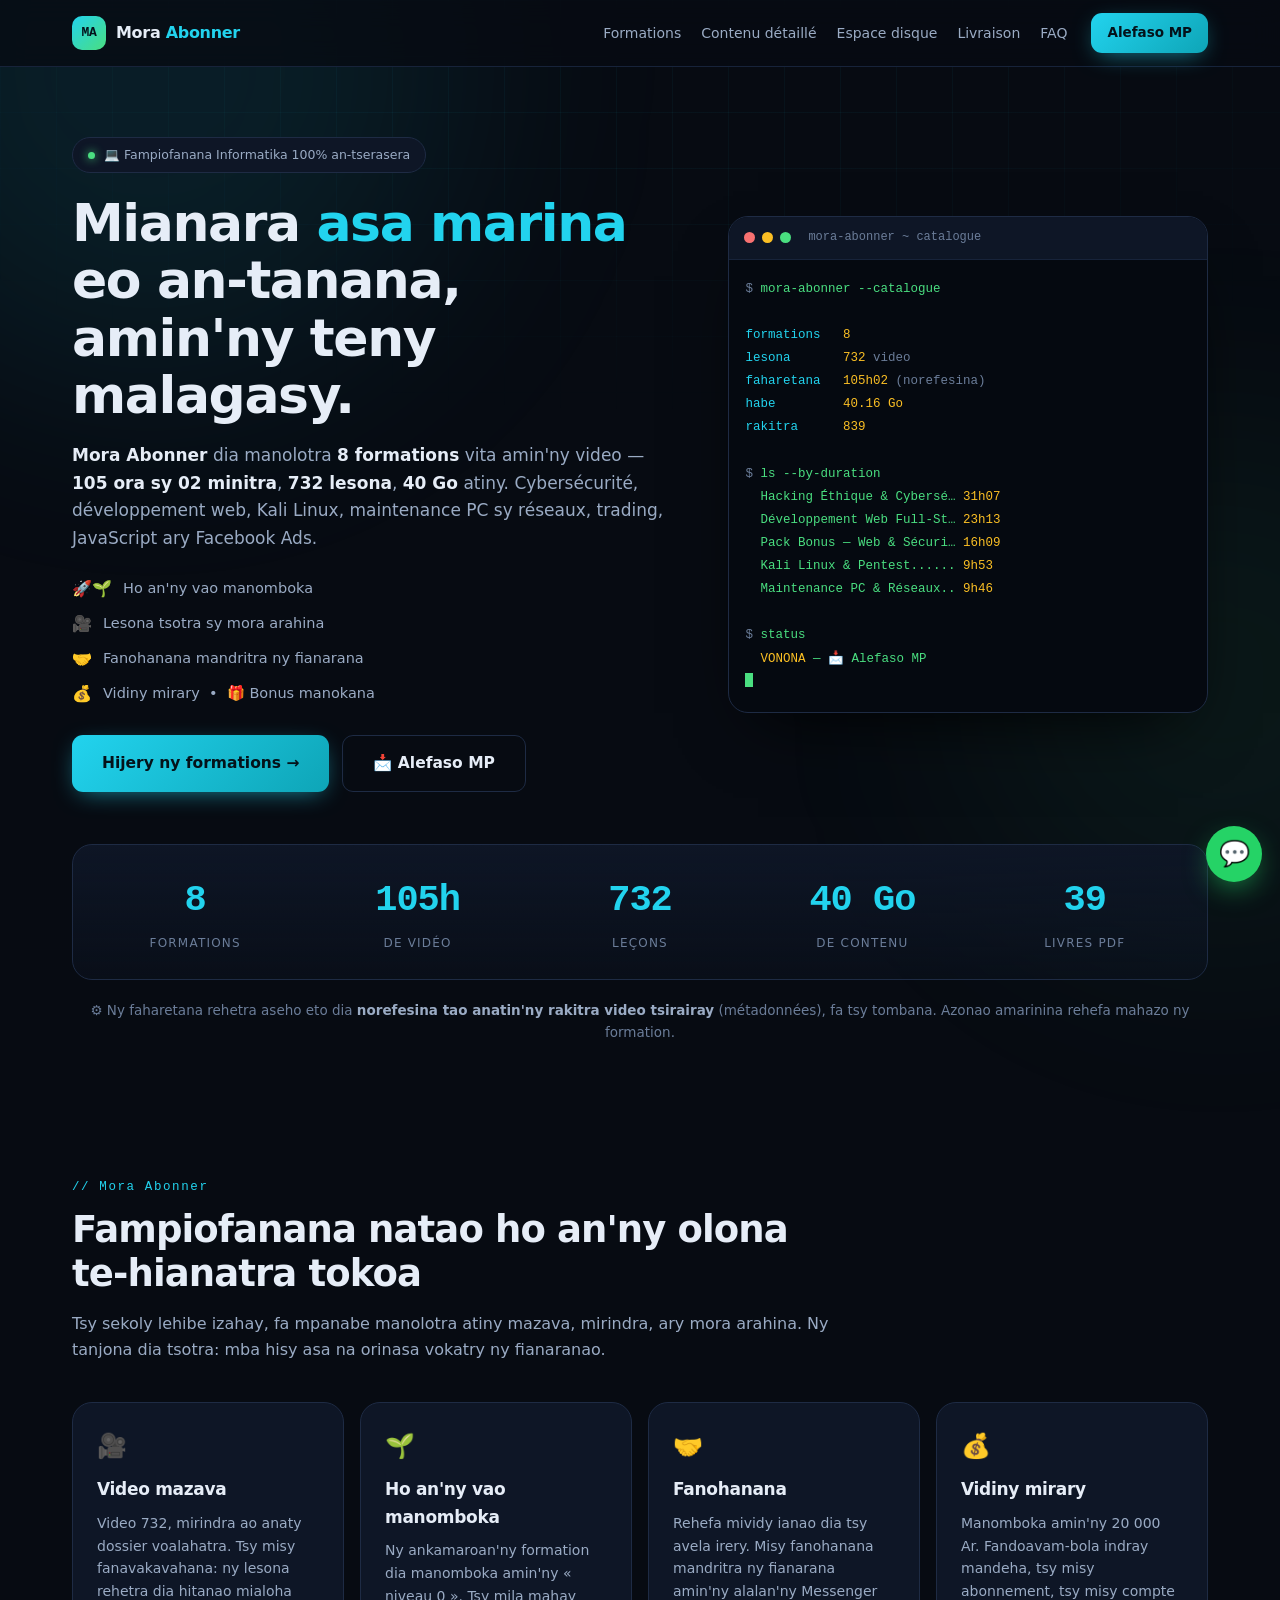
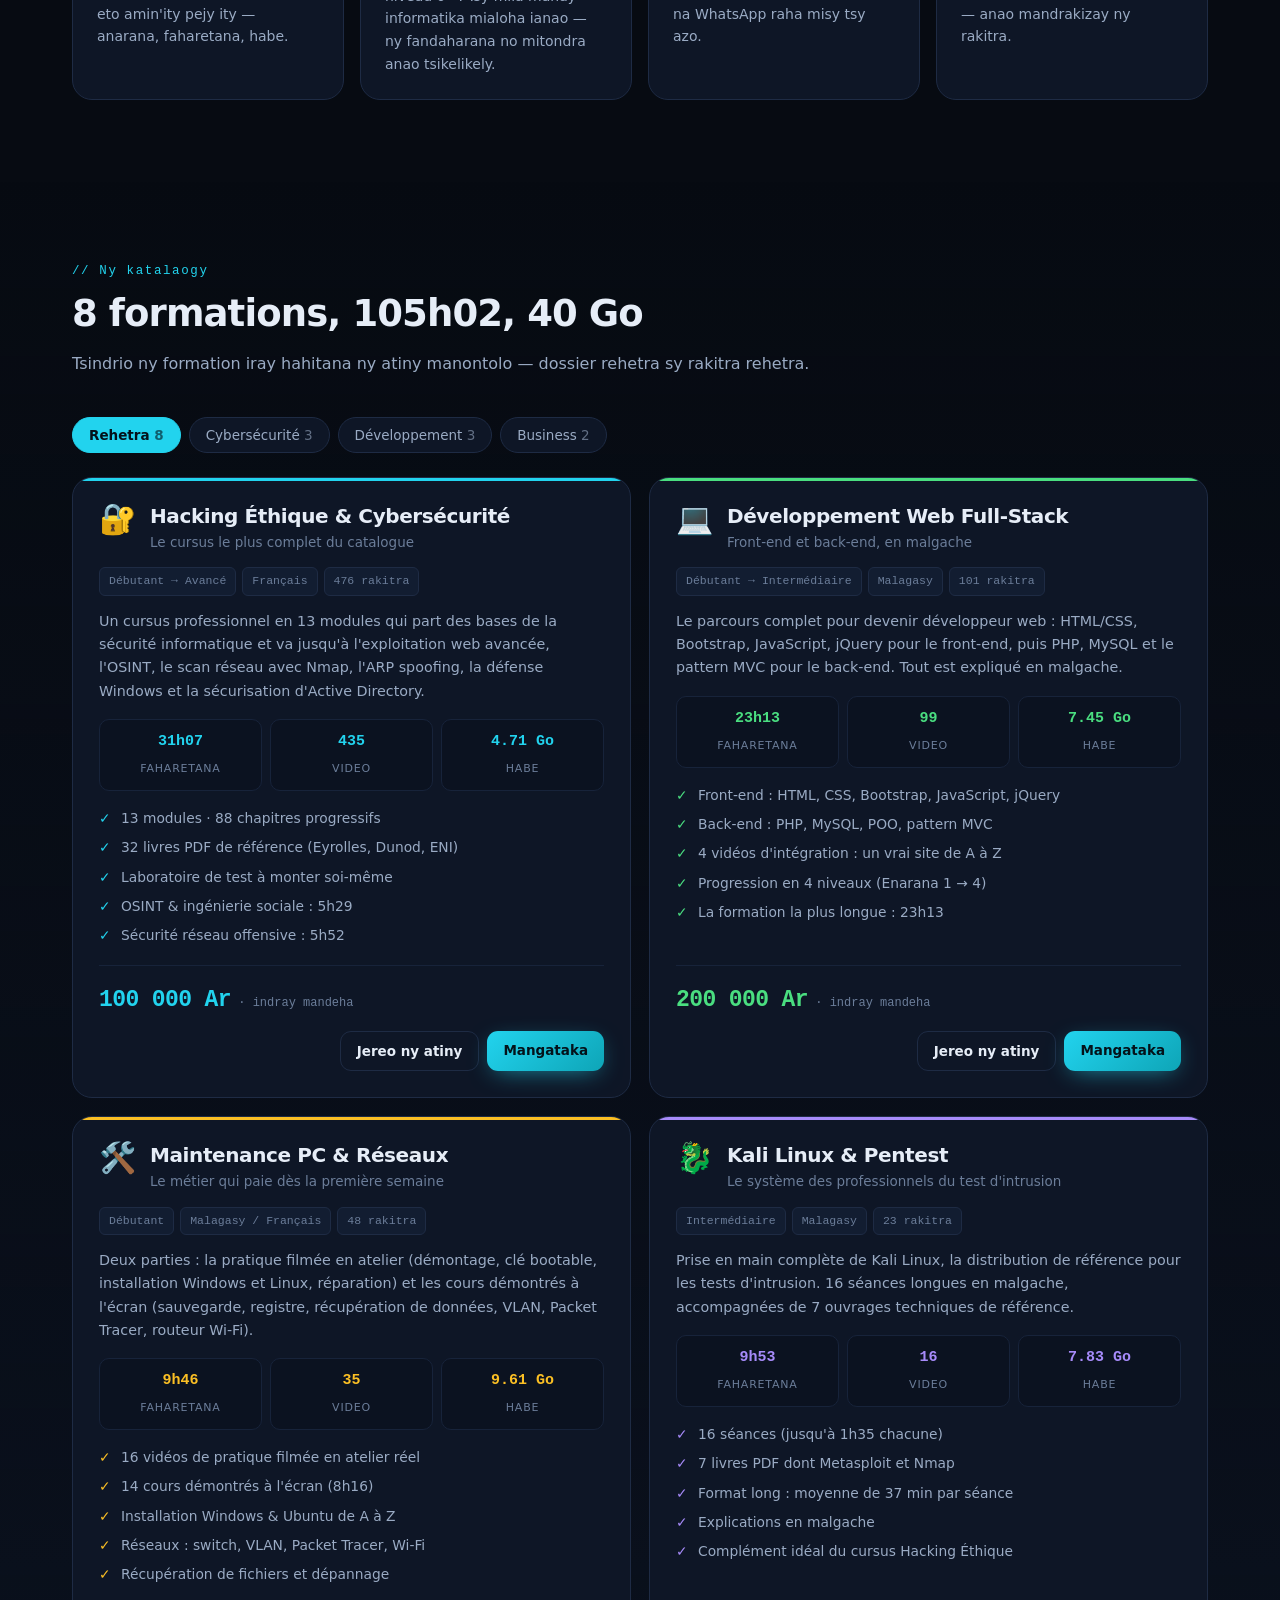
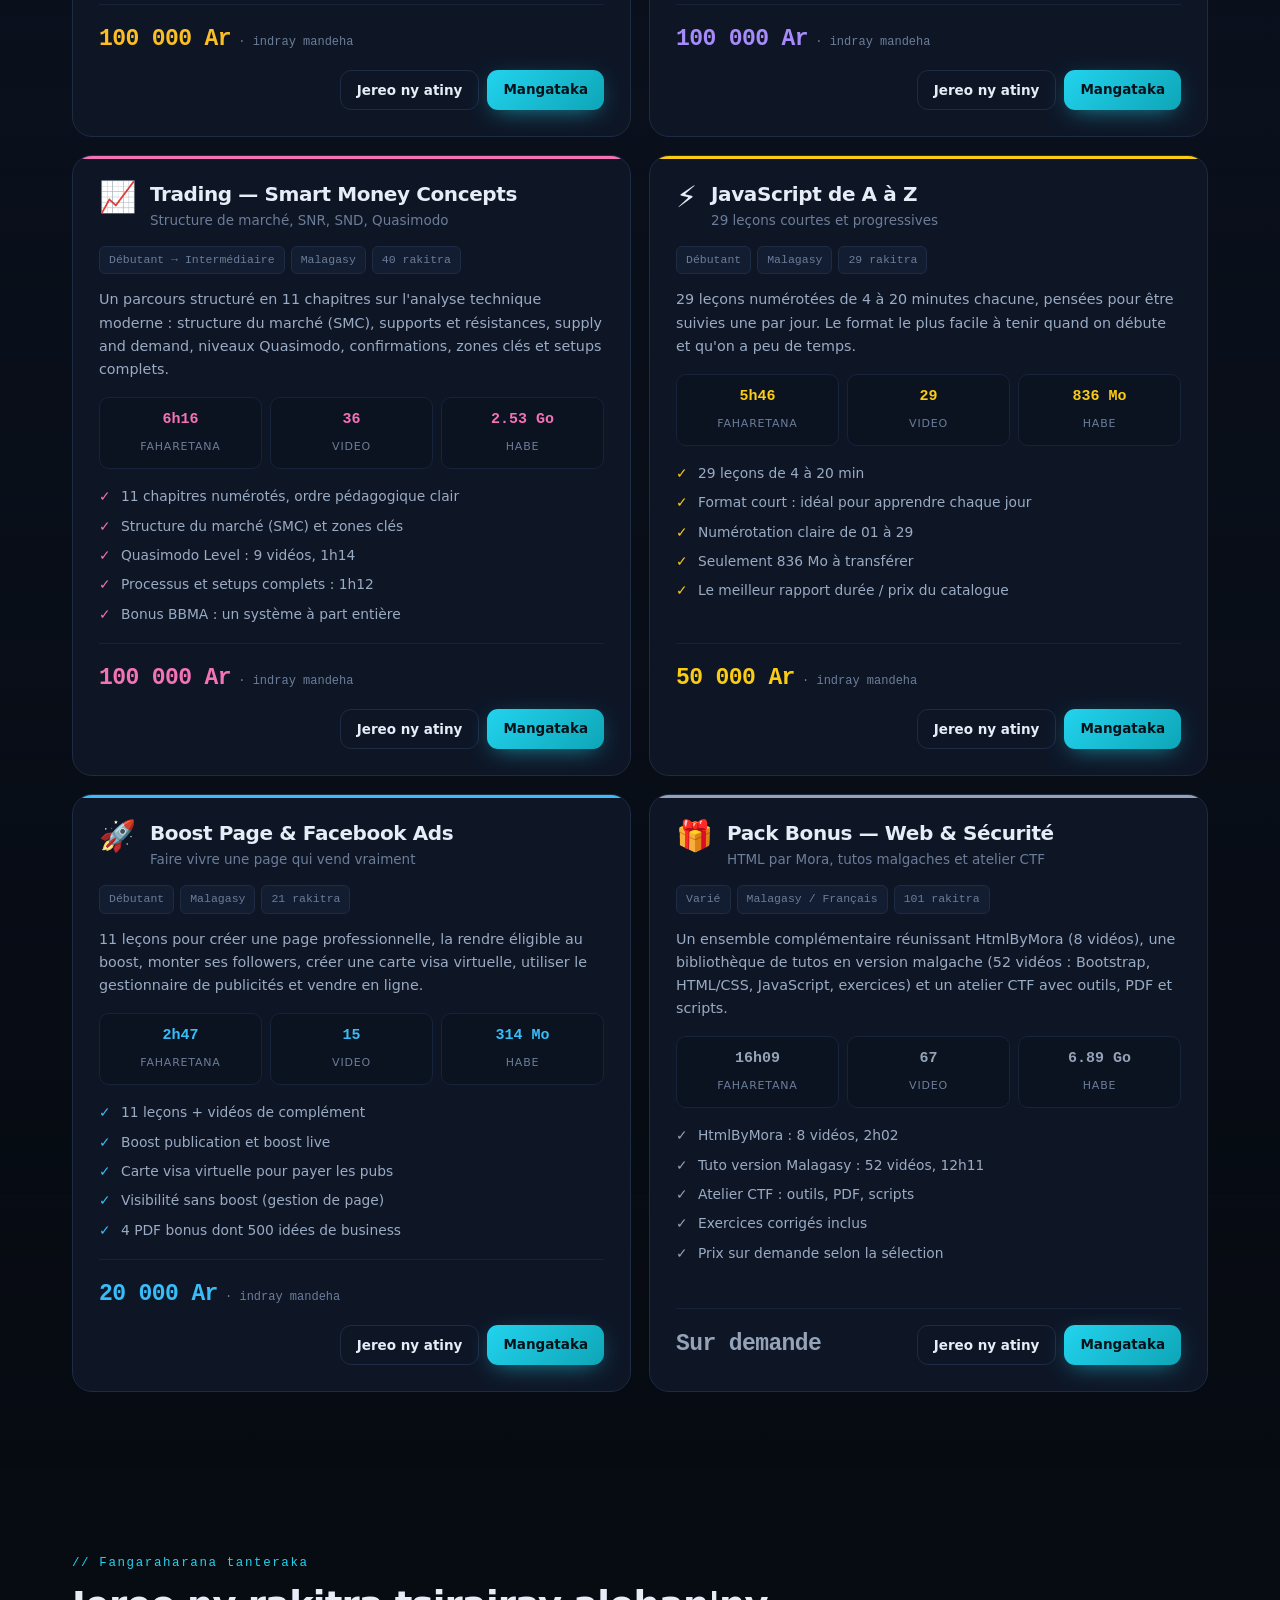
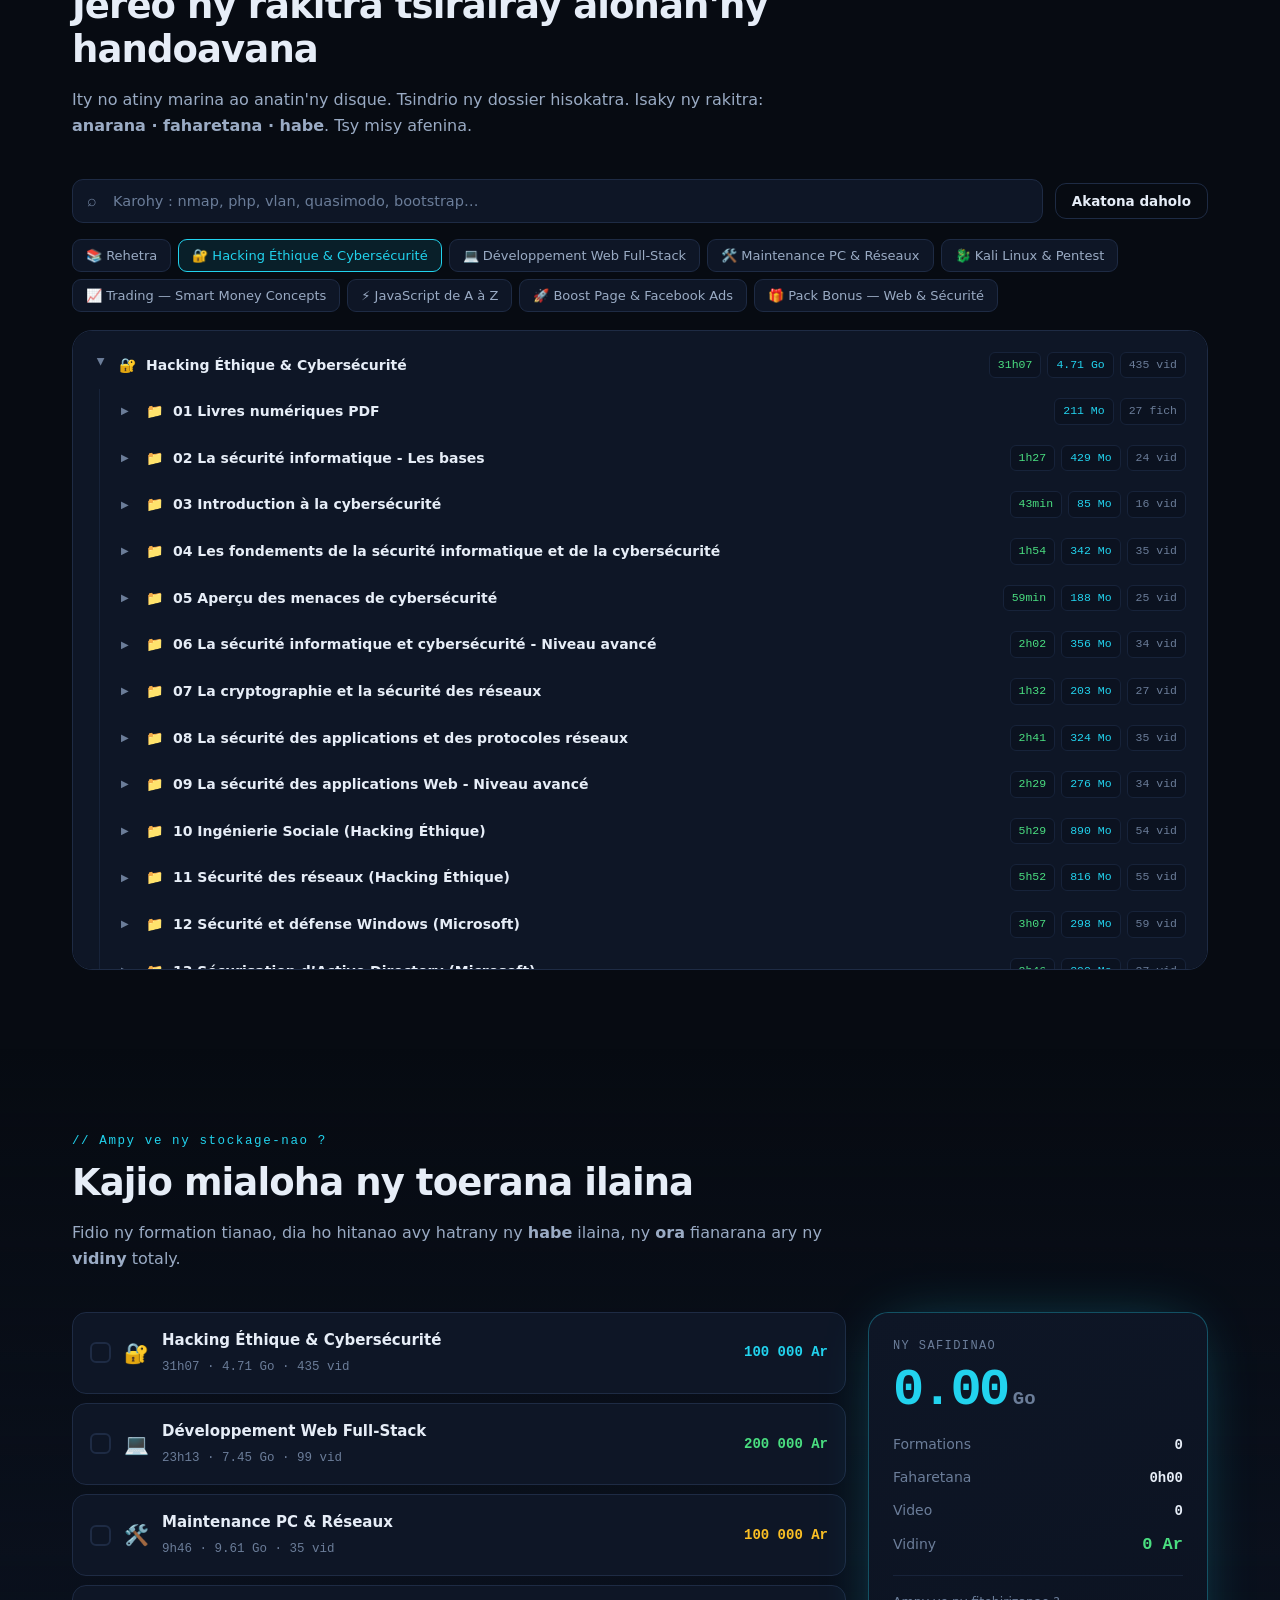
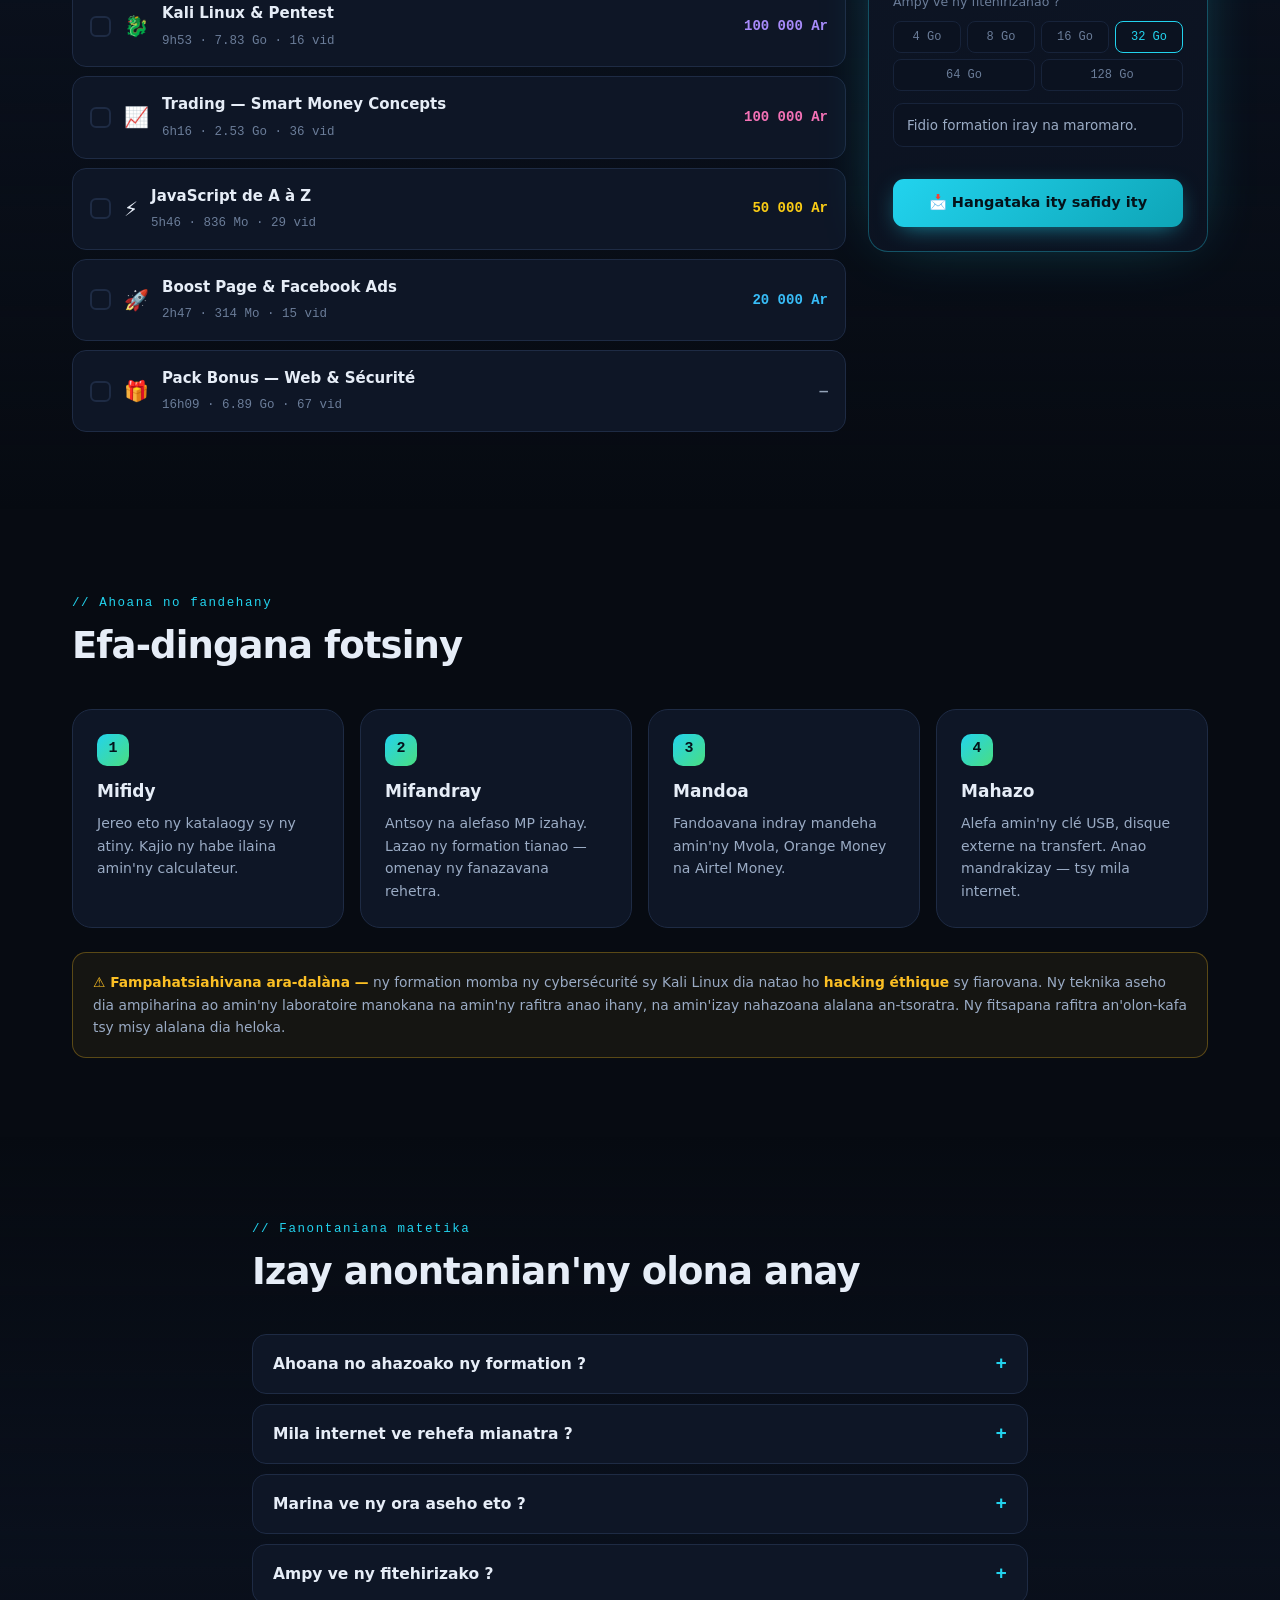
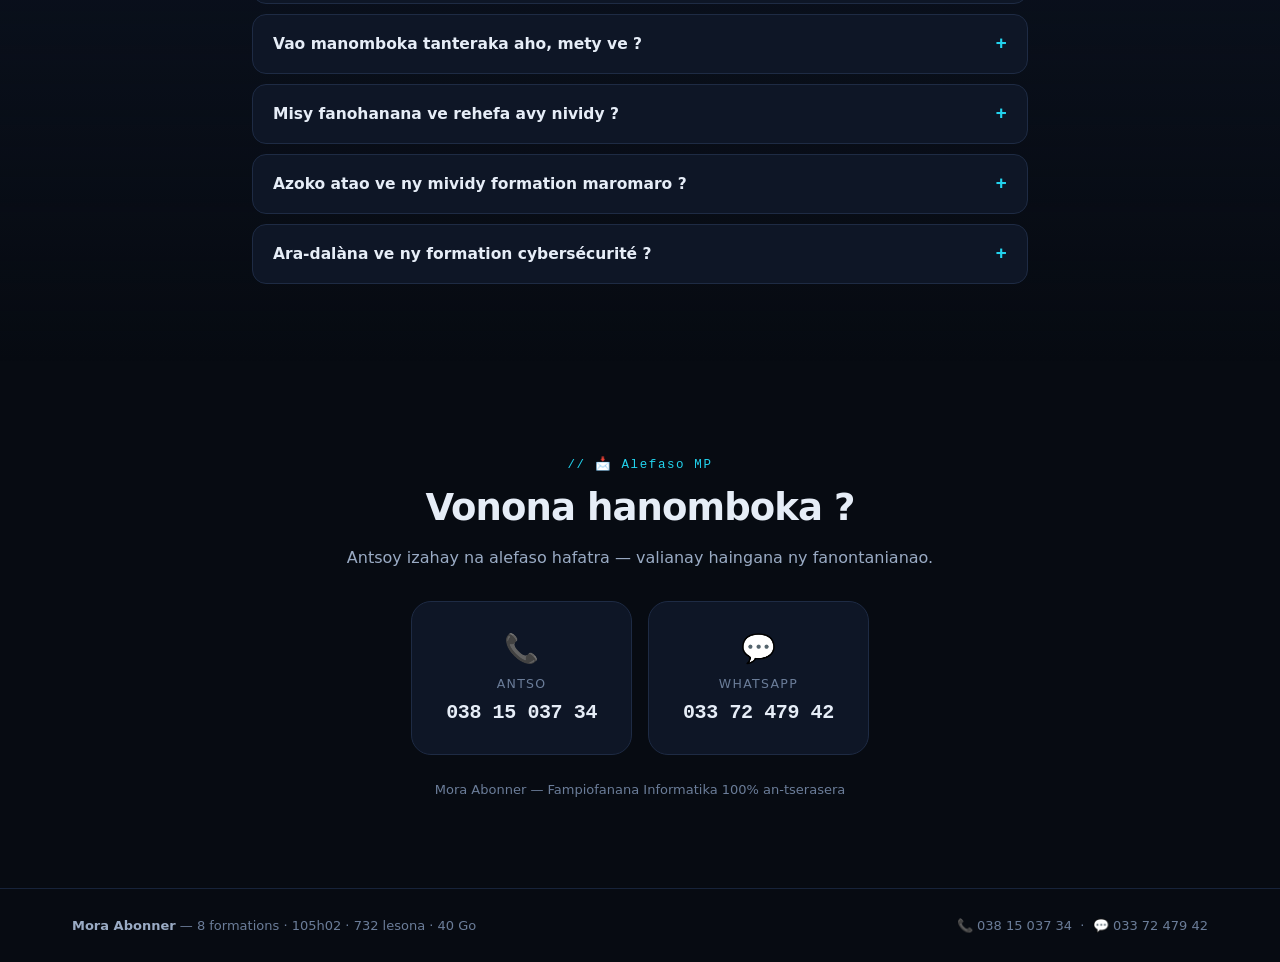
==== index.html @ 33925b84 "Site vitrine Mora Abonner : 8 formations, 105h02, 40 Go Catalogue complet extrait du disque externe " ====
<!DOCTYPE html>
<html lang="mg">
<head>
<meta charset="UTF-8">
<meta name="viewport" content="width=device-width, initial-scale=1">
<title>Mora Abonner — Fampiofanana Informatika</title>
<meta name="description" content="Mora Abonner : 8 formations informatika, 105h02 de vidéo, 40 Go de contenu. Cybersécurité, développement web, Kali Linux, maintenance, trading, JavaScript, Facebook Ads.">
<meta name="theme-color" content="#070b12">
<meta name="color-scheme" content="dark">
<link rel="icon" href="data:image/svg+xml,<svg xmlns='http://www.w3.org/2000/svg' viewBox='0 0 100 100'><text y='.9em' font-size='90'>&#128187;</text></svg>">

<meta property="og:type" content="website">
<meta property="og:title" content="Mora Abonner — Fampiofanana Informatika 100% an-tserasera">
<meta property="og:description" content="8 formations · 105h02 de vidéo · 732 leçons. Lesona tsotra sy mora arahina, fanohanana mandritra ny fianarana, vidiny mirary.">
<meta property="og:locale" content="mg_MG">

<link rel="stylesheet" href="style.css">
</head>
<body>

<div class="grid-bg" aria-hidden="true"></div>
<div class="glow glow-a" aria-hidden="true"></div>
<div class="glow glow-b" aria-hidden="true"></div>

<!-- ══════ NAV ══════ -->
<header class="nav">
  <div class="wrap nav-in">
    <a href="#top" class="brand">
      <span class="brand-logo">MA</span>
      <span class="brand-txt">Mora <span class="accent">Abonner</span></span>
    </a>
    <nav class="nav-links">
      <a href="#formations">Formations</a>
      <a href="#explorer">Contenu détaillé</a>
      <a href="#calculateur">Espace disque</a>
      <a href="#livraison">Livraison</a>
      <a href="#faq">FAQ</a>
    </nav>
    <a href="#contact" class="btn btn-sm">Alefaso MP</a>
  </div>
</header>

<!-- ══════ HERO ══════ -->
<section class="hero" id="top">
  <div class="wrap">
    <div class="hero-grid">
      <div class="hero-copy">
        <span class="pill"><span class="dot"></span> 💻 Fampiofanana Informatika 100% an-tserasera</span>

        <h1>Mianara <span class="accent">asa marina</span><br>eo an-tanana, amin'ny teny malagasy.</h1>

        <p class="lede">
          <strong>Mora Abonner</strong> dia manolotra <strong>8 formations</strong> vita amin'ny video —
          <strong>105 ora sy 02 minitra</strong>, <strong>732 lesona</strong>, <strong>40 Go</strong> atiny.
          Cybersécurité, développement web, Kali Linux, maintenance PC sy réseaux, trading,
          JavaScript ary Facebook Ads.
        </p>

        <ul class="bio">
          <li><span>🚀🌱</span> Ho an'ny vao manomboka</li>
          <li><span>🎥</span> Lesona tsotra sy mora arahina</li>
          <li><span>🤝</span> Fanohanana mandritra ny fianarana</li>
          <li><span>💰</span> Vidiny mirary &nbsp;•&nbsp; 🎁 Bonus manokana</li>
        </ul>

        <div class="hero-cta">
          <a href="#formations" class="btn btn-lg">Hijery ny formations →</a>
          <a href="#contact" class="btn btn-ghost btn-lg">📩 Alefaso MP</a>
        </div>
      </div>

      <div class="term" role="img" aria-label="Aperçu du catalogue">
        <div class="term-bar">
          <span class="tb-dot r"></span><span class="tb-dot y"></span><span class="tb-dot g"></span>
          <span class="term-title">mora-abonner ~ catalogue</span>
        </div>
        <pre class="term-body" id="term"></pre>
      </div>
    </div>

    <div class="stats">
      <div class="stat"><div class="stat-n" data-count="8">0</div><div class="stat-l">Formations</div></div>
      <div class="stat"><div class="stat-n" data-count="105" data-suffix="h">0</div><div class="stat-l">De vidéo</div></div>
      <div class="stat"><div class="stat-n" data-count="732">0</div><div class="stat-l">Leçons</div></div>
      <div class="stat"><div class="stat-n" data-count="40" data-suffix=" Go">0</div><div class="stat-l">De contenu</div></div>
      <div class="stat"><div class="stat-n" data-count="39">0</div><div class="stat-l">Livres PDF</div></div>
    </div>

    <p class="mesure">
      ⚙️ Ny faharetana rehetra aseho eto dia <strong>norefesina tao anatin'ny rakitra video tsirairay</strong>
      (métadonnées), fa tsy tombana. Azonao amarinina rehefa mahazo ny formation.
    </p>
  </div>
</section>

<!-- ══════ QUI SOMMES-NOUS ══════ -->
<section class="sec" id="apropos">
  <div class="wrap">
    <div class="sec-head">
      <span class="kicker">// Mora Abonner</span>
      <h2>Fampiofanana natao ho an'ny olona te-hianatra tokoa</h2>
      <p class="sec-sub">
        Tsy sekoly lehibe izahay, fa mpanabe manolotra atiny mazava, mirindra, ary mora arahina.
        Ny tanjona dia tsotra: mba hisy asa na orinasa vokatry ny fianaranao.
      </p>
    </div>
    <div class="cards-4">
      <article class="card"><div class="card-ico">🎥</div><h3>Video mazava</h3>
        <p>Video 732, mirindra ao anaty dossier voalahatra. Tsy misy fanavakavahana: ny lesona rehetra dia hitanao mialoha eto amin'ity pejy ity — anarana, faharetana, habe.</p></article>
      <article class="card"><div class="card-ico">🌱</div><h3>Ho an'ny vao manomboka</h3>
        <p>Ny ankamaroan'ny formation dia manomboka amin'ny « niveau 0 ». Tsy mila mahay informatika mialoha ianao — ny fandaharana no mitondra anao tsikelikely.</p></article>
      <article class="card"><div class="card-ico">🤝</div><h3>Fanohanana</h3>
        <p>Rehefa mividy ianao dia tsy avela irery. Misy fanohanana mandritra ny fianarana amin'ny alalan'ny Messenger na WhatsApp raha misy tsy azo.</p></article>
      <article class="card"><div class="card-ico">💰</div><h3>Vidiny mirary</h3>
        <p>Manomboka amin'ny 20 000 Ar. Fandoavam-bola indray mandeha, tsy misy abonnement, tsy misy compte — anao mandrakizay ny rakitra.</p></article>
    </div>
  </div>
</section>

<!-- ══════ FORMATIONS ══════ -->
<section class="sec sec-alt" id="formations">
  <div class="wrap">
    <div class="sec-head">
      <span class="kicker">// Ny katalaogy</span>
      <h2>8 formations, 105h02, 40 Go</h2>
      <p class="sec-sub">Tsindrio ny formation iray hahitana ny atiny manontolo — dossier rehetra sy rakitra rehetra.</p>
    </div>

    <div class="filters" id="filters"></div>
    <div class="fcards" id="fcards"></div>
  </div>
</section>

<!-- ══════ EXPLORATEUR ══════ -->
<section class="sec" id="explorer">
  <div class="wrap">
    <div class="sec-head">
      <span class="kicker">// Fangaraharana tanteraka</span>
      <h2>Jereo ny rakitra tsirairay alohan'ny handoavana</h2>
      <p class="sec-sub">
        Ity no atiny marina ao anatin'ny disque. Tsindrio ny dossier hisokatra.
        Isaky ny rakitra: <strong>anarana · faharetana · habe</strong>. Tsy misy afenina.
      </p>
    </div>

    <div class="toolbar">
      <div class="search">
        <span class="search-ico">⌕</span>
        <input type="search" id="q" placeholder="Karohy : nmap, php, vlan, quasimodo, bootstrap…" aria-label="Karohy ny rakitra">
      </div>
      <button class="btn btn-ghost btn-sm" id="collapse">Akatona daholo</button>
    </div>

    <div class="picker" id="picker"></div>
    <div class="tree" id="tree"></div>
    <p class="empty" id="empty" hidden>Tsy misy rakitra mifanaraka amin'io fikarohana io.</p>
  </div>
</section>

<!-- ══════ CALCULATEUR ══════ -->
<section class="sec sec-alt" id="calculateur">
  <div class="wrap">
    <div class="sec-head">
      <span class="kicker">// Ampy ve ny stockage-nao ?</span>
      <h2>Kajio mialoha ny toerana ilaina</h2>
      <p class="sec-sub">
        Fidio ny formation tianao, dia ho hitanao avy hatrany ny <strong>habe</strong> ilaina,
        ny <strong>ora</strong> fianarana ary ny <strong>vidiny</strong> totaly.
      </p>
    </div>

    <div class="calc">
      <div class="calc-list" id="calcList"></div>

      <aside class="calc-res" id="calcRes">
        <div class="cr-head">Ny safidinao</div>
        <div class="cr-big"><span id="crSize">0</span><small>Go</small></div>
        <div class="cr-rows">
          <div><span>Formations</span><b id="crN">0</b></div>
          <div><span>Faharetana</span><b id="crDur">0h00</b></div>
          <div><span>Video</span><b id="crVid">0</b></div>
          <div class="cr-price"><span>Vidiny</span><b id="crPrice">0 Ar</b></div>
        </div>
        <div class="gauge">
          <div class="gauge-lab">Ampy ve ny fitehirizanao ?</div>
          <div class="gauge-opts" id="gaugeOpts"></div>
          <div class="gauge-verdict" id="verdict">Fidio formation iray</div>
        </div>
        <a href="#contact" class="btn btn-full" id="calcCta">📩 Hangataka ity safidy ity</a>
      </aside>
    </div>
  </div>
</section>

<!-- ══════ LIVRAISON ══════ -->
<section class="sec" id="livraison">
  <div class="wrap">
    <div class="sec-head">
      <span class="kicker">// Ahoana no fandehany</span>
      <h2>Efa-dingana fotsiny</h2>
    </div>
    <div class="steps">
      <div class="step"><span class="step-n">1</span><h3>Mifidy</h3><p>Jereo eto ny katalaogy sy ny atiny. Kajio ny habe ilaina amin'ny calculateur.</p></div>
      <div class="step"><span class="step-n">2</span><h3>Mifandray</h3><p>Antsoy na alefaso MP izahay. Lazao ny formation tianao — omenay ny fanazavana rehetra.</p></div>
      <div class="step"><span class="step-n">3</span><h3>Mandoa</h3><p>Fandoavana indray mandeha amin'ny Mvola, Orange Money na Airtel Money.</p></div>
      <div class="step"><span class="step-n">4</span><h3>Mahazo</h3><p>Alefa amin'ny clé USB, disque externe na transfert. Anao mandrakizay — tsy mila internet.</p></div>
    </div>

    <div class="notice">
      <strong>⚠️ Fampahatsiahivana ara-dalàna —</strong> ny formation momba ny cybersécurité sy Kali Linux
      dia natao ho <strong>hacking éthique</strong> sy fiarovana. Ny teknika aseho dia ampiharina ao amin'ny
      laboratoire manokana na amin'ny rafitra anao ihany, na amin'izay nahazoana alalana an-tsoratra.
      Ny fitsapana rafitra an'olon-kafa tsy misy alalana dia heloka.
    </div>
  </div>
</section>

<!-- ══════ FAQ ══════ -->
<section class="sec sec-alt" id="faq">
  <div class="wrap wrap-narrow">
    <div class="sec-head">
      <span class="kicker">// Fanontaniana matetika</span>
      <h2>Izay anontanian'ny olona anay</h2>
    </div>
    <div class="faq" id="faqBox"></div>
  </div>
</section>

<!-- ══════ CONTACT ══════ -->
<section class="sec cta" id="contact">
  <div class="wrap wrap-narrow center">
    <span class="kicker">// 📩 Alefaso MP</span>
    <h2>Vonona hanomboka ?</h2>
    <p class="sec-sub">Antsoy izahay na alefaso hafatra — valianay haingana ny fanontanianao.</p>

    <div class="contacts">
      <a href="tel:+261381503734" class="ccard">
        <span class="ccard-ico">📞</span>
        <span class="ccard-l">Antso</span>
        <b>038 15 037 34</b>
      </a>
      <a href="https://wa.me/261337247942" target="_blank" rel="noopener" class="ccard wa">
        <span class="ccard-ico">💬</span>
        <span class="ccard-l">WhatsApp</span>
        <b>033 72 479 42</b>
      </a>
    </div>

    <p class="legal center">Mora Abonner — Fampiofanana Informatika 100% an-tserasera</p>
  </div>
</section>

<footer class="foot">
  <div class="wrap foot-in">
    <span><b>Mora Abonner</b> — 8 formations · 105h02 · 732 lesona · 40 Go</span>
    <span class="foot-meta">📞 038 15 037 34 &nbsp;·&nbsp; 💬 033 72 479 42</span>
  </div>
</footer>

<a href="https://wa.me/261337247942" target="_blank" rel="noopener" class="fab" aria-label="Contacter sur WhatsApp">💬</a>

<script src="data.js"></script>
<script src="app.js"></script>
</body>
</html>
---- style.css ----
/* ==========================================================
   MORA ABONNER — site vitrine
   ========================================================== */

:root{
  --bg:#070b12; --bg-2:#0b1220;
  --panel:#0e1626; --panel-2:#121d31;
  --line:#1e2b44; --line-soft:#17233a;
  --txt:#e6edf7; --txt-dim:#9aabc4; --txt-mute:#6b7d99;
  --acc:#22d3ee; --acc-2:#4ade80; --acc-3:#a78bfa; --warn:#fbbf24;
  --r:14px; --r-lg:20px;
  --mono:ui-monospace,"SF Mono",Menlo,Consolas,"Roboto Mono",monospace;
  --sans:system-ui,-apple-system,"Segoe UI",Roboto,"Helvetica Neue",sans-serif;
  --max:1180px;
}
*{box-sizing:border-box;margin:0;padding:0}
html{scroll-behavior:smooth;scroll-padding-top:80px}
body{font-family:var(--sans);background:var(--bg);color:var(--txt);line-height:1.62;-webkit-font-smoothing:antialiased;overflow-x:hidden}

.grid-bg{position:fixed;inset:0;z-index:0;pointer-events:none;
  background-image:linear-gradient(rgba(34,211,238,.045) 1px,transparent 1px),linear-gradient(90deg,rgba(34,211,238,.045) 1px,transparent 1px);
  background-size:56px 56px;
  mask-image:radial-gradient(ellipse 90% 60% at 50% 0%,#000 30%,transparent 78%);
  -webkit-mask-image:radial-gradient(ellipse 90% 60% at 50% 0%,#000 30%,transparent 78%)}
.glow{position:fixed;z-index:0;border-radius:50%;filter:blur(120px);pointer-events:none;opacity:.5}
.glow-a{width:620px;height:620px;top:-240px;left:-160px;background:rgba(34,211,238,.20)}
.glow-b{width:520px;height:520px;top:420px;right:-200px;background:rgba(74,222,128,.13)}

.wrap{width:100%;max-width:var(--max);margin-inline:auto;padding-inline:22px;position:relative;z-index:1}
.wrap-narrow{max-width:820px}
.center{text-align:center}
.accent{color:var(--acc)}

/* nav */
.nav{position:sticky;top:0;z-index:60;backdrop-filter:blur(14px);-webkit-backdrop-filter:blur(14px);background:rgba(7,11,18,.78);border-bottom:1px solid var(--line-soft)}
.nav-in{display:flex;align-items:center;gap:24px;height:66px}
.brand{display:flex;align-items:center;gap:10px;text-decoration:none;color:var(--txt);font-weight:800;font-size:16px;letter-spacing:-.3px}
.brand-logo{display:grid;place-items:center;width:34px;height:34px;border-radius:10px;background:linear-gradient(135deg,var(--acc),var(--acc-2));color:#04121a;font-family:var(--mono);font-size:13px;font-weight:800}
.nav-links{display:flex;gap:20px;margin-left:auto}
.nav-links a{color:var(--txt-dim);text-decoration:none;font-size:14px;transition:color .2s;white-space:nowrap}
.nav-links a:hover{color:var(--acc)}

/* boutons */
.btn{display:inline-flex;align-items:center;justify-content:center;gap:8px;padding:12px 22px;border-radius:11px;
  background:linear-gradient(135deg,var(--acc),#0ea5b7);color:#04121a;font-weight:700;font-size:14.5px;
  text-decoration:none;border:0;cursor:pointer;font-family:var(--sans);
  transition:transform .18s,box-shadow .18s;box-shadow:0 6px 24px -8px rgba(34,211,238,.7)}
.btn:hover{transform:translateY(-2px);box-shadow:0 12px 34px -8px rgba(34,211,238,.85)}
.btn-sm{padding:9px 16px;font-size:13.5px}
.btn-lg{padding:15px 30px;font-size:15.5px}
.btn-full{width:100%}
.btn-ghost{background:transparent;color:var(--txt);border:1px solid var(--line);box-shadow:none}
.btn-ghost:hover{border-color:var(--acc);color:var(--acc);box-shadow:none}

/* hero */
.hero{padding:70px 0 50px}
.hero-grid{display:grid;grid-template-columns:1.12fr .88fr;gap:46px;align-items:center}
.pill{display:inline-flex;align-items:center;gap:9px;font-size:12.5px;color:var(--txt-dim);background:var(--panel);border:1px solid var(--line);border-radius:999px;padding:7px 15px}
.dot{width:7px;height:7px;border-radius:50%;background:var(--acc-2);box-shadow:0 0 10px var(--acc-2);animation:pulse 2s infinite}
@keyframes pulse{0%,100%{opacity:1}50%{opacity:.3}}
.hero h1{font-size:clamp(31px,4.9vw,52px);line-height:1.1;letter-spacing:-1.4px;margin:22px 0 18px;font-weight:800}
.lede{color:var(--txt-dim);font-size:17px;max-width:56ch}
.lede strong{color:var(--txt)}
.bio{list-style:none;margin:24px 0 0;display:flex;flex-direction:column;gap:9px}
.bio li{display:flex;gap:11px;align-items:center;font-size:14.5px;color:var(--txt-dim)}
.bio li span{font-size:16px;flex-shrink:0}
.hero-cta{display:flex;gap:13px;flex-wrap:wrap;margin-top:28px}

/* terminal */
.term{background:#050910;border:1px solid var(--line);border-radius:var(--r-lg);overflow:hidden;box-shadow:0 30px 70px -30px rgba(0,0,0,.95)}
.term-bar{display:flex;align-items:center;gap:7px;padding:11px 15px;background:var(--panel);border-bottom:1px solid var(--line-soft)}
.tb-dot{width:11px;height:11px;border-radius:50%}
.tb-dot.r{background:#f87171}.tb-dot.y{background:#fbbf24}.tb-dot.g{background:#4ade80}
.term-title{margin-left:10px;font-family:var(--mono);font-size:12px;color:var(--txt-mute)}
.term-body{overflow-x:auto;font-family:var(--mono);font-size:12.5px;line-height:1.85;padding:18px 16px;color:var(--acc-2);min-height:320px;white-space:pre-wrap;word-break:break-word}
.term-body .c{color:var(--txt-mute)}
.term-body .k{color:var(--acc)}
.term-body .v{color:var(--warn)}
.cursor{display:inline-block;width:8px;height:14px;background:var(--acc-2);vertical-align:-2px;animation:blink 1s steps(1) infinite}
@keyframes blink{0%,60%{opacity:1}61%,100%{opacity:.2}}

/* stats */
.stats{display:grid;grid-template-columns:repeat(5,1fr);gap:14px;margin-top:52px;border:1px solid var(--line);border-radius:var(--r-lg);background:linear-gradient(180deg,var(--panel),rgba(14,22,38,.35));padding:26px 18px}
.stat{text-align:center}
.stat-n{font-family:var(--mono);font-size:clamp(23px,3.3vw,37px);font-weight:700;color:var(--acc);letter-spacing:-1px}
.stat-l{font-size:12px;color:var(--txt-mute);text-transform:uppercase;letter-spacing:1.2px;margin-top:3px}
.mesure{margin-top:20px;font-size:13.5px;color:var(--txt-mute);text-align:center}
.mesure strong{color:var(--txt-dim)}

/* sections */
.sec{padding:78px 0;position:relative;z-index:1}
.sec-alt{background:linear-gradient(180deg,transparent,rgba(11,18,32,.75),transparent)}
.sec-head{max-width:760px;margin-bottom:40px}
.kicker{font-family:var(--mono);font-size:12.5px;color:var(--acc);letter-spacing:1.6px}
.sec h2{font-size:clamp(25px,3.5vw,37px);line-height:1.2;letter-spacing:-.9px;margin:10px 0 14px;font-weight:800}
.sec-sub{color:var(--txt-dim);font-size:16px}

/* cartes generiques */
.cards-4{display:grid;grid-template-columns:repeat(4,1fr);gap:16px}
.card{background:var(--panel);border:1px solid var(--line);border-radius:var(--r-lg);padding:24px;transition:border-color .25s,transform .25s}
.card:hover{border-color:rgba(34,211,238,.5);transform:translateY(-3px)}
.card-ico{font-size:24px;margin-bottom:10px}
.card h3{font-size:17px;margin-bottom:8px;letter-spacing:-.3px}
.card p{color:var(--txt-dim);font-size:14px}

/* filtres */
.filters{display:flex;gap:8px;flex-wrap:wrap;margin-bottom:24px}
.chip{background:var(--panel);border:1px solid var(--line);color:var(--txt-dim);padding:9px 16px;border-radius:999px;font-size:13.5px;cursor:pointer;font-family:var(--sans);transition:.2s}
.chip:hover{color:var(--txt);border-color:var(--txt-mute)}
.chip.on{background:var(--acc);border-color:var(--acc);color:#04121a;font-weight:700}

/* cartes formation */
.fcards{display:grid;grid-template-columns:repeat(2,1fr);gap:18px}
.fc{background:var(--panel);border:1px solid var(--line);border-radius:var(--r-lg);padding:26px;position:relative;overflow:hidden;transition:border-color .25s,transform .25s;display:flex;flex-direction:column}
.fc::before{content:"";position:absolute;inset:0 0 auto 0;height:3px;background:var(--fa)}
.fc:hover{transform:translateY(-4px);border-color:var(--fa)}
.fc-top{display:flex;gap:14px;align-items:flex-start;margin-bottom:14px}
.fc-ico{font-size:30px;line-height:1;flex-shrink:0}
.fc-h{flex:1;min-width:0}
.fc-h h3{font-size:20px;letter-spacing:-.4px;line-height:1.25}
.fc-h span{display:block;font-size:13.5px;color:var(--txt-mute);margin-top:3px}
.fc-desc{color:var(--txt-dim);font-size:14.3px;margin-bottom:16px}
.fc-metrics{display:grid;grid-template-columns:repeat(3,1fr);gap:8px;margin-bottom:16px}
.fm{background:var(--bg-2);border:1px solid var(--line-soft);border-radius:10px;padding:10px 8px;text-align:center}
.fm b{display:block;font-family:var(--mono);font-size:15px;color:var(--fa)}
.fm span{font-size:11px;color:var(--txt-mute);text-transform:uppercase;letter-spacing:.8px}
.fc-pts{list-style:none;display:flex;flex-direction:column;gap:7px;margin-bottom:18px;flex:1}
.fc-pts li{padding-left:22px;position:relative;font-size:13.8px;color:var(--txt-dim)}
.fc-pts li::before{content:"✓";position:absolute;left:0;color:var(--fa);font-weight:700}
.fc-foot{display:flex;align-items:center;gap:12px;flex-wrap:wrap;border-top:1px solid var(--line-soft);padding-top:16px}
.fc-price{font-family:var(--mono);font-size:23px;font-weight:800;color:var(--fa);letter-spacing:-.6px}
.fc-price small{font-size:12px;color:var(--txt-mute);font-weight:400;letter-spacing:0}
.fc-actions{margin-left:auto;display:flex;gap:8px}
.badges{display:flex;gap:6px;flex-wrap:wrap;margin-bottom:14px}
.bdg{font-size:11.5px;font-family:var(--mono);padding:4px 9px;border-radius:6px;background:var(--panel-2);border:1px solid var(--line);color:var(--txt-mute)}

/* toolbar + picker */
.toolbar{display:flex;gap:12px;flex-wrap:wrap;margin-bottom:16px;align-items:center}
.search{position:relative;flex:1;min-width:230px}
.search-ico{position:absolute;left:15px;top:50%;transform:translateY(-50%);color:var(--txt-mute);font-size:16px}
#q{width:100%;padding:13px 15px 13px 40px;background:var(--panel);border:1px solid var(--line);border-radius:11px;color:var(--txt);font-size:14.5px;font-family:var(--sans);outline:none;transition:border-color .2s}
#q:focus{border-color:var(--acc)}
#q::placeholder{color:var(--txt-mute)}
.picker{display:flex;gap:7px;flex-wrap:wrap;margin-bottom:18px}
.pk{background:var(--panel);border:1px solid var(--line);color:var(--txt-dim);padding:8px 13px;border-radius:9px;font-size:13px;cursor:pointer;font-family:var(--sans);display:flex;align-items:center;gap:7px;transition:.2s}
.pk:hover{color:var(--txt)}
.pk.on{border-color:var(--pa);color:var(--pa);background:color-mix(in srgb,var(--pa) 10%,transparent)}

/* arbre */
.tree{background:var(--panel);border:1px solid var(--line);border-radius:var(--r-lg);padding:10px;max-height:640px;overflow:auto}
.tree::-webkit-scrollbar{width:9px}
.tree::-webkit-scrollbar-thumb{background:var(--line);border-radius:9px}
.node{margin:2px 0}
.nrow{display:flex;align-items:center;gap:10px;padding:9px 11px;border-radius:9px;cursor:default;font-size:14px;transition:background .15s}
.nrow.dir{cursor:pointer}
.nrow:hover{background:var(--panel-2)}
.nchev{width:14px;flex-shrink:0;color:var(--txt-mute);font-size:10px;transition:transform .2s}
.node.open>.nrow .nchev{transform:rotate(90deg)}
.nico{flex-shrink:0;font-size:14px;width:18px;text-align:center}
.nname{flex:1;min-width:0;overflow:hidden;text-overflow:ellipsis;white-space:nowrap;color:var(--txt-dim)}
.nrow.dir .nname{color:var(--txt);font-weight:600}
.nmeta{display:flex;gap:6px;flex-shrink:0}
.nt{font-family:var(--mono);font-size:11.5px;padding:3px 8px;border-radius:6px;background:var(--bg-2);border:1px solid var(--line-soft);color:var(--txt-mute);white-space:nowrap}
.nt.d{color:var(--acc-2)}
.nt.s{color:var(--acc)}
.nkids{display:none;margin-left:16px;padding-left:10px;border-left:1px solid var(--line-soft)}
.node.open>.nkids{display:block}
.hl{background:rgba(251,191,36,.25);border-radius:3px;color:var(--warn)}
.empty{text-align:center;color:var(--txt-mute);padding:36px;font-family:var(--mono);font-size:14px}

/* calculateur */
.calc{display:grid;grid-template-columns:1fr 340px;gap:22px;align-items:start}
.calc-list{display:flex;flex-direction:column;gap:9px}
.cl{display:flex;align-items:center;gap:13px;padding:15px 17px;background:var(--panel);border:1px solid var(--line);border-radius:var(--r);cursor:pointer;transition:.2s;user-select:none}
.cl:hover{border-color:var(--txt-mute)}
.cl.on{border-color:var(--ca);background:color-mix(in srgb,var(--ca) 8%,var(--panel))}
.cl-box{width:21px;height:21px;border-radius:6px;border:2px solid var(--line);flex-shrink:0;display:grid;place-items:center;font-size:12px;color:#04121a;transition:.2s}
.cl.on .cl-box{background:var(--ca);border-color:var(--ca)}
.cl-ico{font-size:20px;flex-shrink:0}
.cl-t{flex:1;min-width:0}
.cl-t b{display:block;font-size:15px}
.cl-t span{font-size:12.5px;color:var(--txt-mute);font-family:var(--mono)}
.cl-p{font-family:var(--mono);font-size:14px;color:var(--ca);flex-shrink:0;font-weight:700}

.calc-res{background:linear-gradient(160deg,var(--panel),var(--bg-2));border:1px solid rgba(34,211,238,.32);border-radius:var(--r-lg);padding:24px;position:sticky;top:84px;box-shadow:0 0 60px -24px rgba(34,211,238,.45)}
.cr-head{font-family:var(--mono);font-size:12px;color:var(--txt-mute);letter-spacing:1.4px;text-transform:uppercase}
.cr-big{font-family:var(--mono);font-size:52px;font-weight:800;color:var(--acc);letter-spacing:-2.5px;line-height:1.1;margin:6px 0 14px}
.cr-big small{font-size:19px;color:var(--txt-mute);margin-left:5px;letter-spacing:0}
.cr-rows{display:flex;flex-direction:column;gap:9px;padding-bottom:16px;border-bottom:1px solid var(--line-soft)}
.cr-rows div{display:flex;justify-content:space-between;align-items:baseline;font-size:14px}
.cr-rows span{color:var(--txt-mute)}
.cr-rows b{font-family:var(--mono);color:var(--txt)}
.cr-price b{color:var(--acc-2);font-size:17px}
.gauge{padding:16px 0}
.gauge-lab{font-size:12.5px;color:var(--txt-mute);margin-bottom:9px}
.gauge-opts{display:flex;gap:6px;flex-wrap:wrap;margin-bottom:12px}
.gopt{flex:1;min-width:56px;padding:8px 4px;border-radius:8px;background:var(--bg-2);border:1px solid var(--line-soft);text-align:center;font-family:var(--mono);font-size:12px;color:var(--txt-mute);cursor:pointer;transition:.2s}
.gopt:hover{color:var(--txt)}
.gopt.on{border-color:var(--acc);color:var(--acc)}
.gauge-verdict{font-size:13.5px;padding:11px 13px;border-radius:10px;background:var(--bg-2);border:1px solid var(--line-soft);color:var(--txt-dim);margin-bottom:16px;line-height:1.5}
.gauge-verdict.ok{border-color:rgba(74,222,128,.45);color:var(--acc-2)}
.gauge-verdict.no{border-color:rgba(248,113,113,.45);color:#f87171}

/* etapes */
.steps{display:grid;grid-template-columns:repeat(4,1fr);gap:16px}
.step{background:var(--panel);border:1px solid var(--line);border-radius:var(--r-lg);padding:24px;position:relative}
.step-n{display:grid;place-items:center;width:32px;height:32px;border-radius:10px;background:linear-gradient(135deg,var(--acc),var(--acc-2));color:#04121a;font-family:var(--mono);font-weight:800;font-size:15px;margin-bottom:12px}
.step h3{font-size:17px;margin-bottom:7px}
.step p{color:var(--txt-dim);font-size:14px}
.notice{margin-top:24px;padding:18px 20px;background:rgba(251,191,36,.06);border:1px solid rgba(251,191,36,.3);border-radius:var(--r);font-size:13.8px;color:var(--txt-dim);line-height:1.65}
.notice strong{color:var(--warn)}

/* faq */
.faq{display:flex;flex-direction:column;gap:10px}
.qa{background:var(--panel);border:1px solid var(--line);border-radius:var(--r);overflow:hidden}
.qa-h{width:100%;display:flex;justify-content:space-between;align-items:center;gap:16px;padding:18px 20px;background:transparent;border:0;cursor:pointer;color:var(--txt);font-size:15.5px;font-weight:600;text-align:left;font-family:var(--sans)}
.qa-h:hover{background:var(--panel-2)}
.qa-s{color:var(--acc);font-family:var(--mono);font-size:19px;flex-shrink:0;transition:transform .25s}
.qa.open .qa-s{transform:rotate(45deg)}
.qa-b{display:none;padding:0 20px 20px;color:var(--txt-dim);font-size:14.5px}
.qa.open .qa-b{display:block;animation:slide .25s ease}
@keyframes slide{from{opacity:0;transform:translateY(-6px)}to{opacity:1;transform:none}}

/* contact */
.cta{padding:88px 0}
.contacts{display:flex;gap:16px;justify-content:center;flex-wrap:wrap;margin-top:30px}
.ccard{display:flex;flex-direction:column;align-items:center;gap:3px;padding:24px 34px;background:var(--panel);border:1px solid var(--line);border-radius:var(--r-lg);text-decoration:none;color:var(--txt);transition:.25s;min-width:210px}
.ccard:hover{transform:translateY(-4px);border-color:var(--acc);box-shadow:0 16px 40px -18px rgba(34,211,238,.6)}
.ccard.wa:hover{border-color:#25d366;box-shadow:0 16px 40px -18px rgba(37,211,102,.6)}
.ccard-ico{font-size:28px}
.ccard-l{font-size:12.5px;color:var(--txt-mute);text-transform:uppercase;letter-spacing:1.3px}
.ccard b{font-family:var(--mono);font-size:20px;letter-spacing:-.4px}
.legal{font-size:13px;color:var(--txt-mute);margin-top:24px}

.foot{border-top:1px solid var(--line-soft);padding:26px 0;position:relative;z-index:1}
.foot-in{display:flex;justify-content:space-between;gap:14px;flex-wrap:wrap;font-size:13px;color:var(--txt-mute)}
.foot-in b{color:var(--txt-dim)}

/* bouton flottant WhatsApp */
.fab{position:fixed;right:18px;bottom:18px;z-index:70;width:56px;height:56px;border-radius:50%;display:grid;place-items:center;font-size:25px;text-decoration:none;background:#25d366;box-shadow:0 10px 30px -8px rgba(37,211,102,.75);transition:transform .2s}
.fab:hover{transform:scale(1.08)}

/* ================= RESPONSIVE ================= */
@media (max-width:1080px){
  .calc{grid-template-columns:1fr 300px}
  .cards-4{grid-template-columns:repeat(2,1fr)}
  .steps{grid-template-columns:repeat(2,1fr)}
}
@media (max-width:960px){
  .hero-grid{grid-template-columns:1fr;gap:34px}
  .fcards{grid-template-columns:1fr}
  .calc{grid-template-columns:1fr}
  .calc-res{position:static;max-width:460px;margin-inline:auto;width:100%}
  .stats{grid-template-columns:repeat(3,1fr);gap:20px 12px}
  .nav-in{height:auto;flex-wrap:wrap;padding-top:12px;gap:14px}
  .brand{margin-right:auto}
  .nav-links{order:3;width:100%;margin:0;gap:18px;overflow-x:auto;scrollbar-width:none;padding-bottom:9px}
  .nav-links::-webkit-scrollbar{display:none}
}
@media (max-width:700px){
  .sec{padding:60px 0}
  .cards-4,.steps{grid-template-columns:1fr}
  .toolbar{flex-direction:column;align-items:stretch}
  .fc-metrics{grid-template-columns:repeat(3,1fr)}
  .tree{max-height:560px}
}
@media (max-width:560px){
  .wrap{padding-inline:15px}
  .sec{padding:50px 0}
  .hero{padding:36px 0 26px}
  .sec-head{margin-bottom:30px}
  .stats{grid-template-columns:repeat(2,1fr);padding:20px 12px;margin-top:36px}
  .stats .stat:last-child{grid-column:1 / -1}
  .hero-cta{flex-direction:column}
  .hero-cta .btn{width:100%}
  .term-body{font-size:11px;min-height:270px;padding:14px 12px}
  .fc{padding:20px}
  .fc-h h3{font-size:18px}
  .fc-foot{flex-direction:column;align-items:stretch;gap:12px}
  .fc-actions{margin-left:0;width:100%}
  .fc-actions .btn{flex:1}
  .nrow{gap:7px;padding:9px 8px;font-size:13.3px}
  .nmeta{flex-direction:column;gap:3px;align-items:flex-end}
  .nt{font-size:10.5px;padding:2px 6px}
  .nkids{margin-left:9px;padding-left:7px}
  .tree{padding:6px;max-height:480px}
  .cr-big{font-size:44px}
  .ccard{min-width:0;width:100%;padding:20px}
  .qa-h{font-size:14.5px;padding:16px}
  .foot-in{flex-direction:column;gap:6px;font-size:12px}
  .fab{width:50px;height:50px;font-size:22px;right:14px;bottom:14px}
}
@media (max-width:380px){
  .stats{grid-template-columns:1fr 1fr;gap:16px 8px}
  .stat-l{font-size:10.5px;letter-spacing:.7px}
  .fc-metrics{grid-template-columns:1fr;gap:6px}
  .fm{display:flex;justify-content:space-between;align-items:center;padding:8px 12px}
  .fm b{font-size:14px}
  .nmeta .nt:first-child{display:none}
}
@media (min-width:1500px){:root{--max:1280px}}
@media (max-height:480px) and (orientation:landscape){
  .nav{position:static}
  .hero{padding:24px 0}
  .term-body{min-height:170px}
  .calc-res{position:static}
}
@media (prefers-reduced-motion:reduce){
  *{animation-duration:.01ms!important;transition-duration:.01ms!important;scroll-behavior:auto}
}
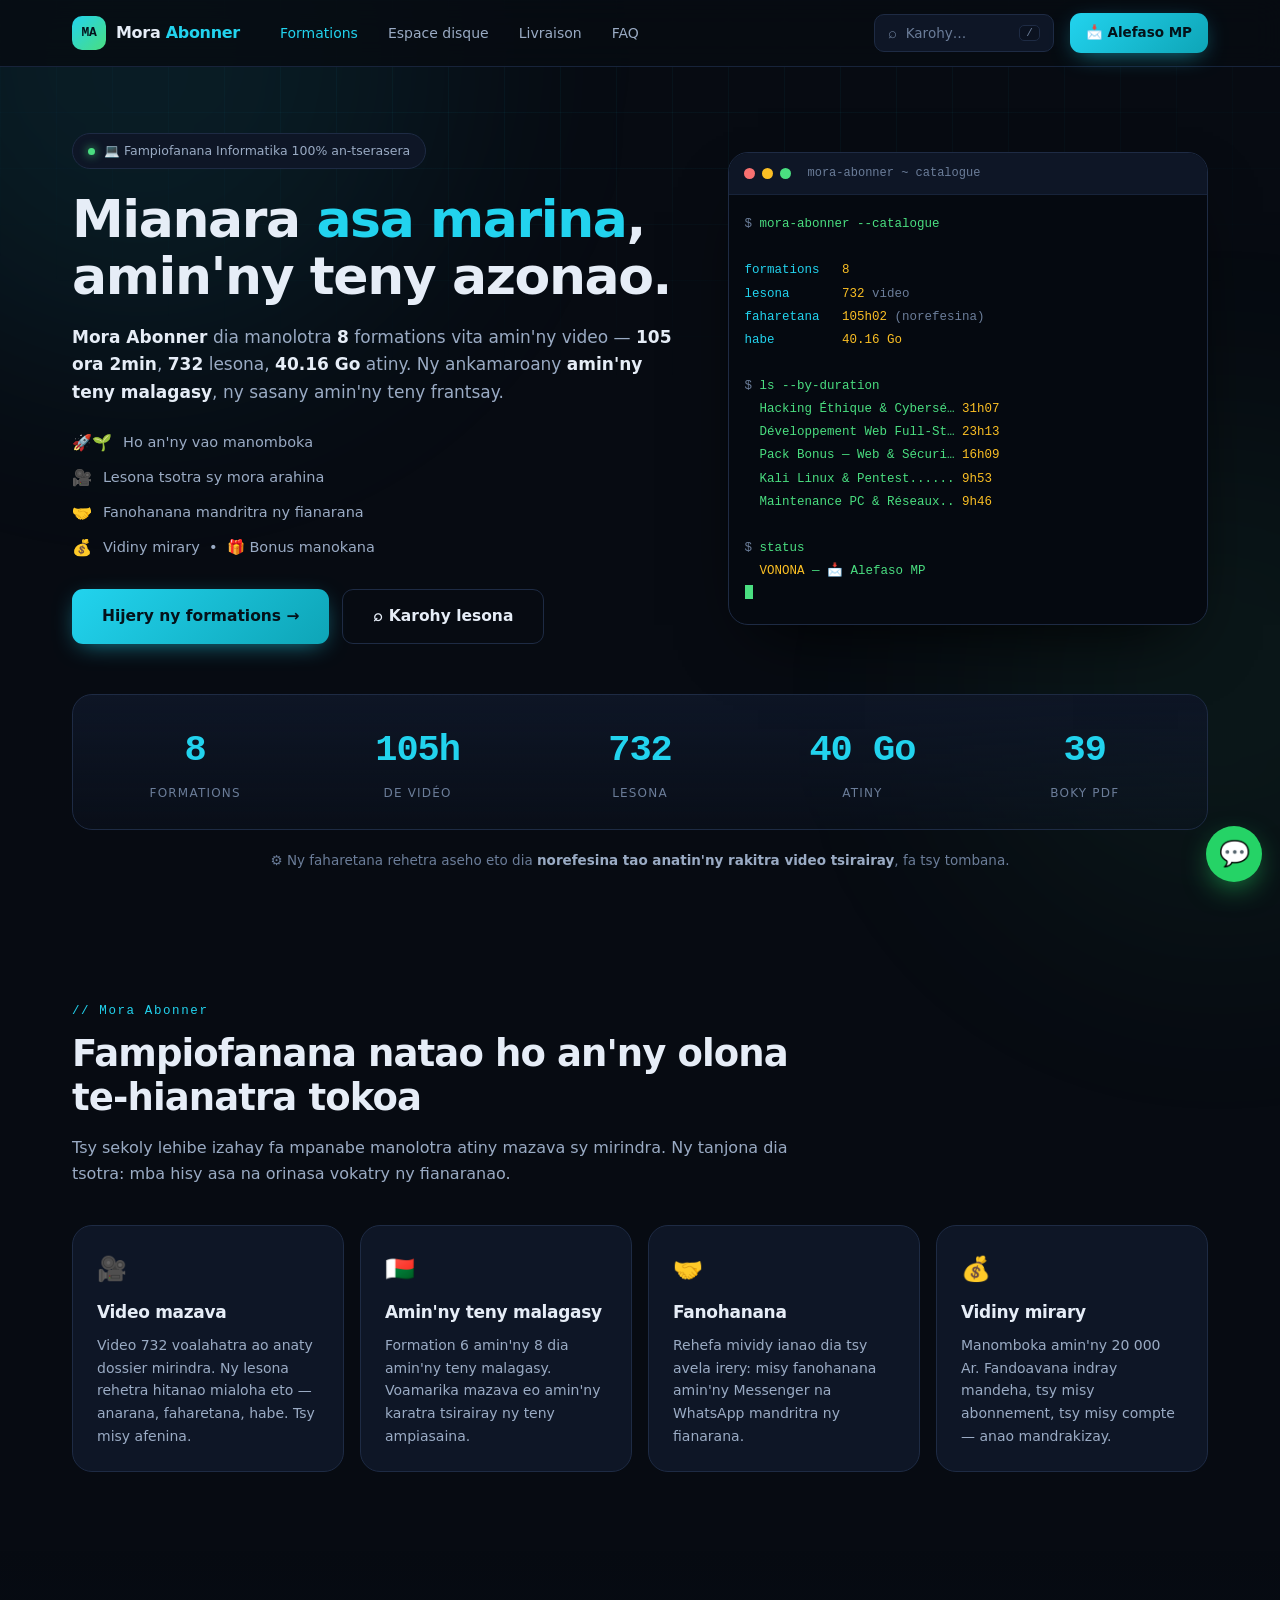
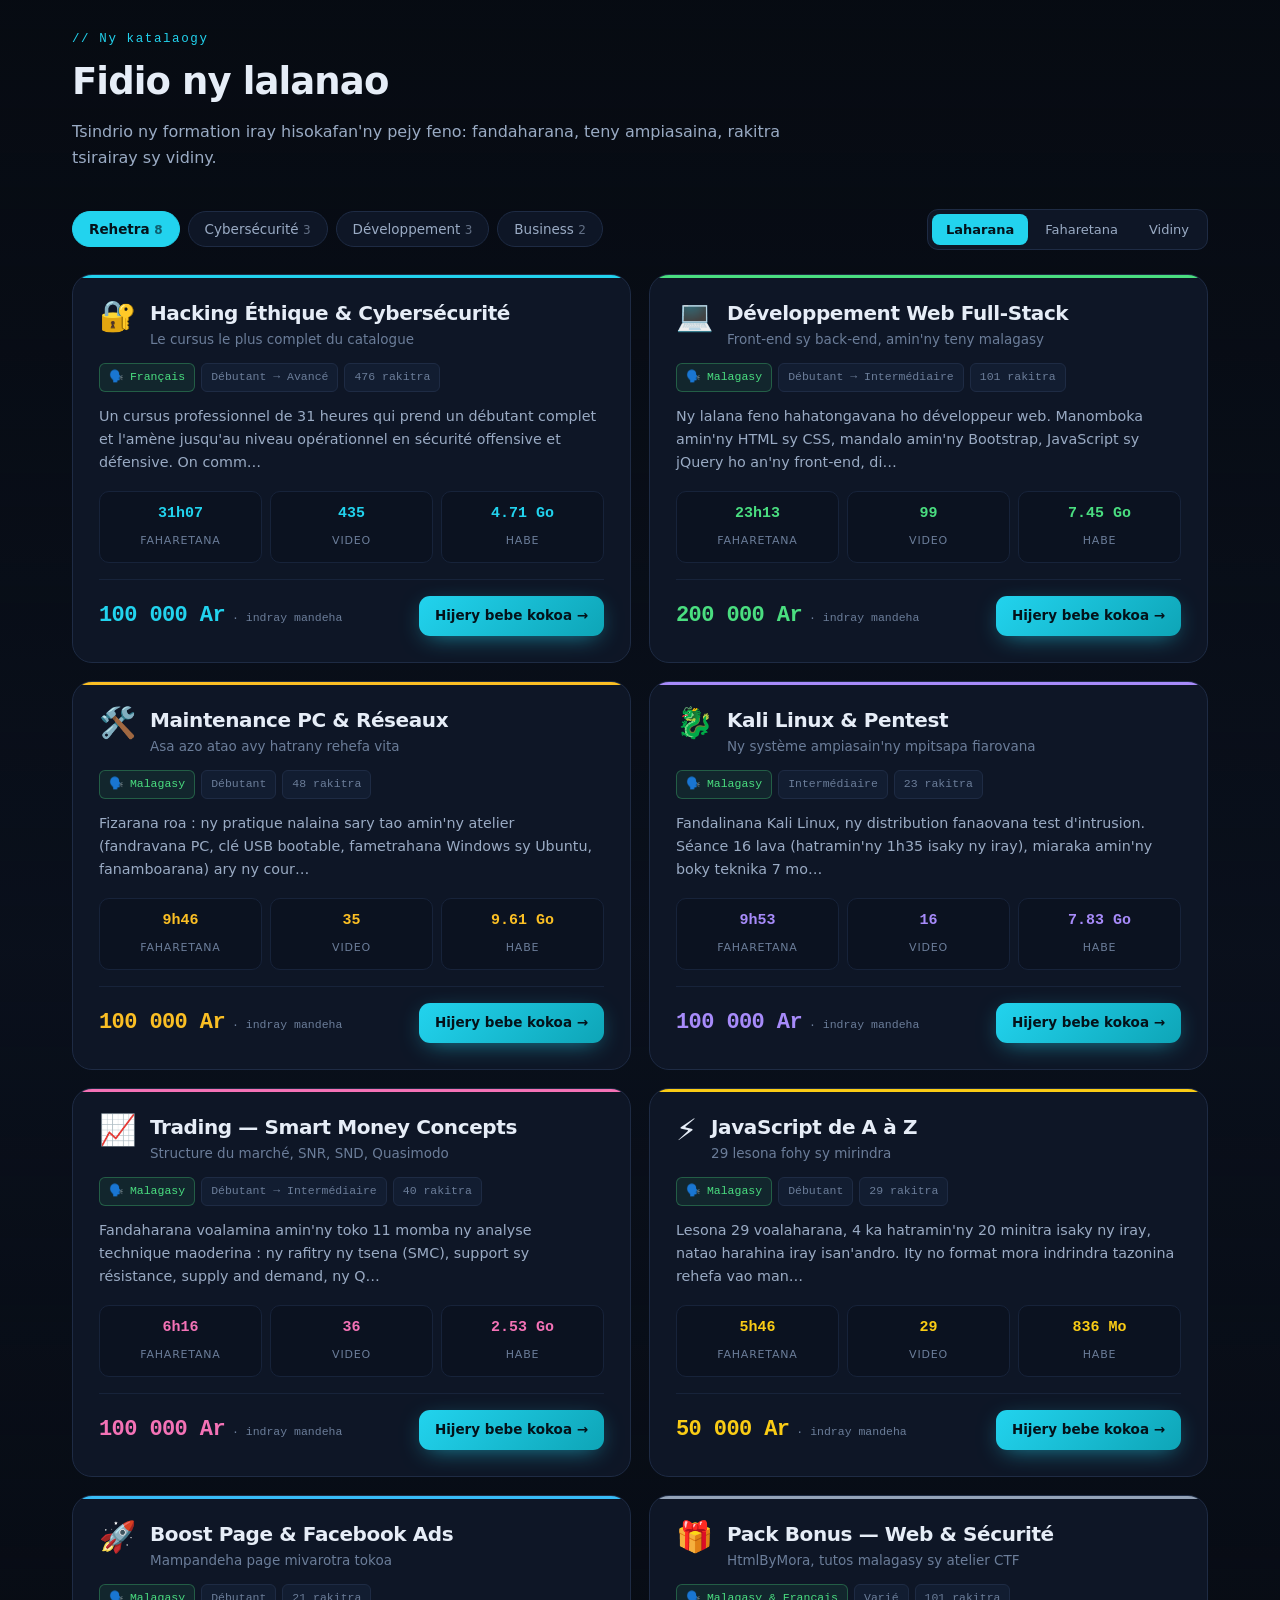
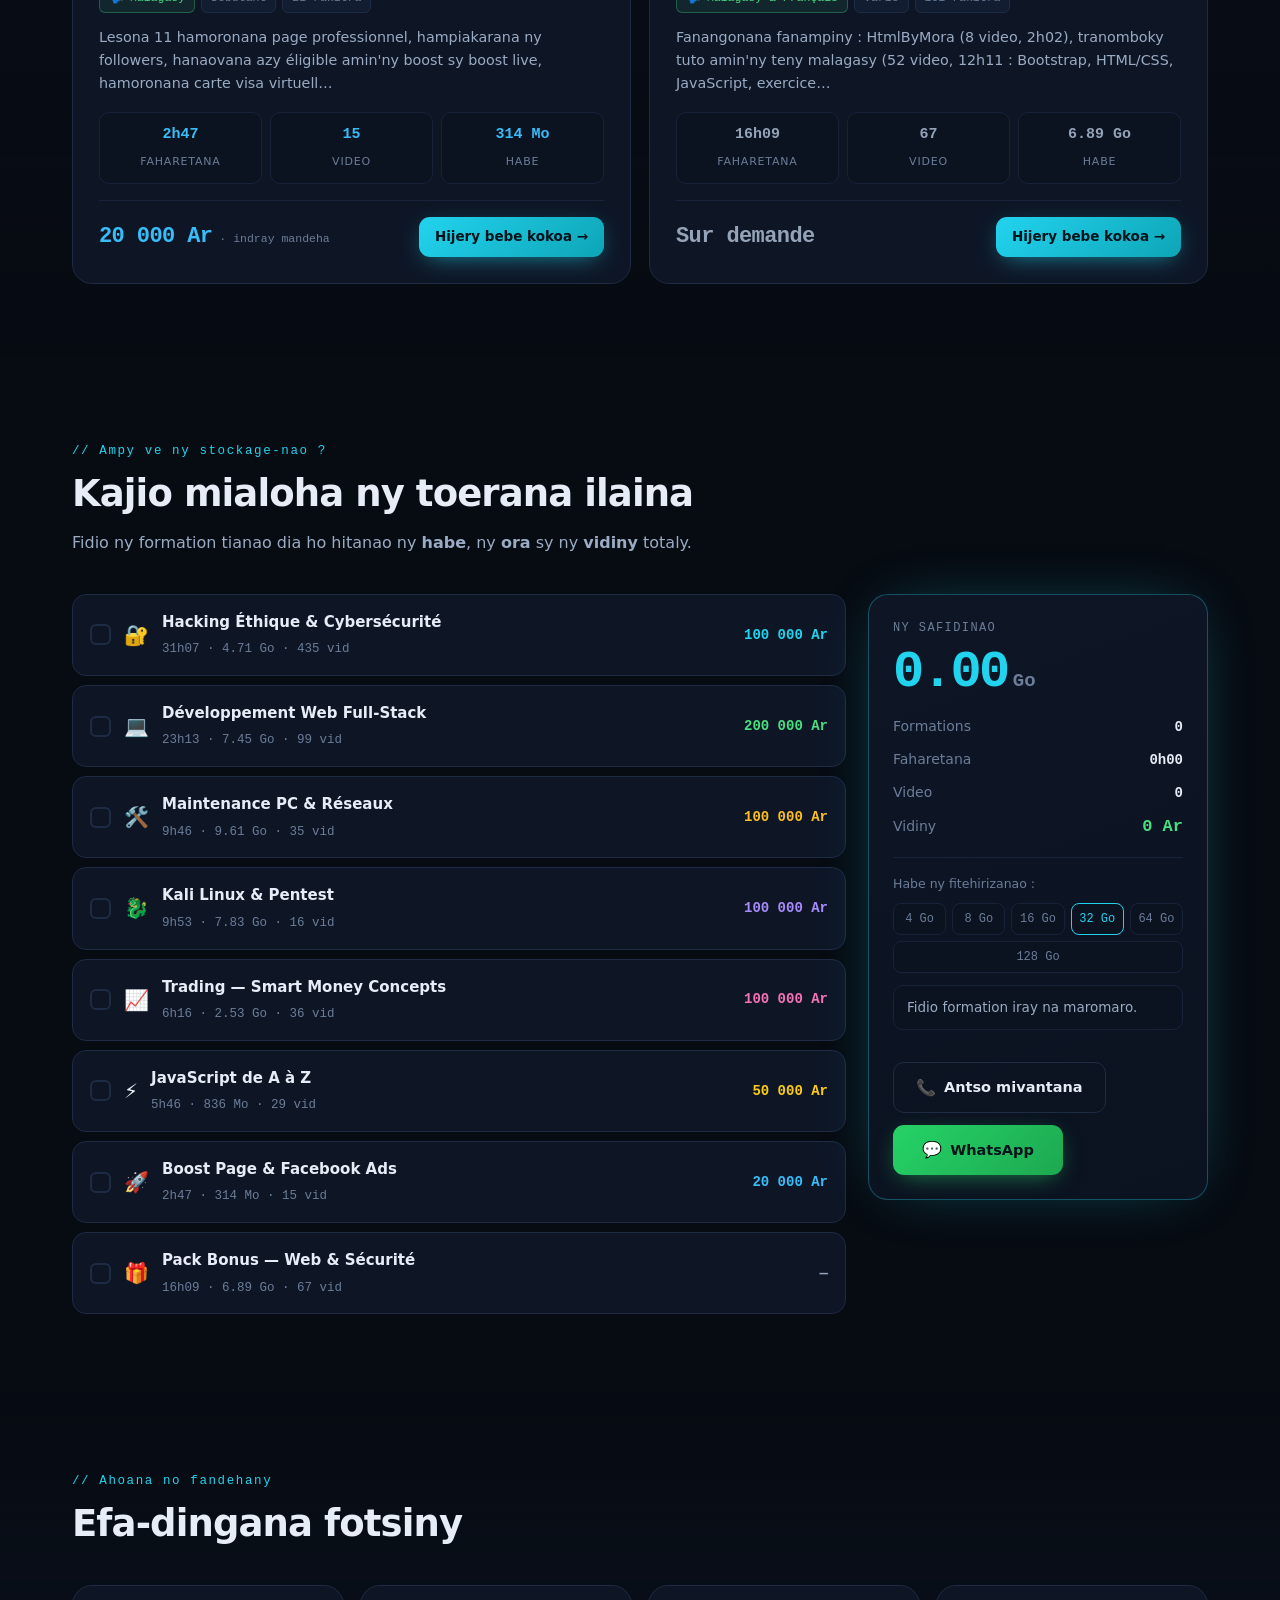
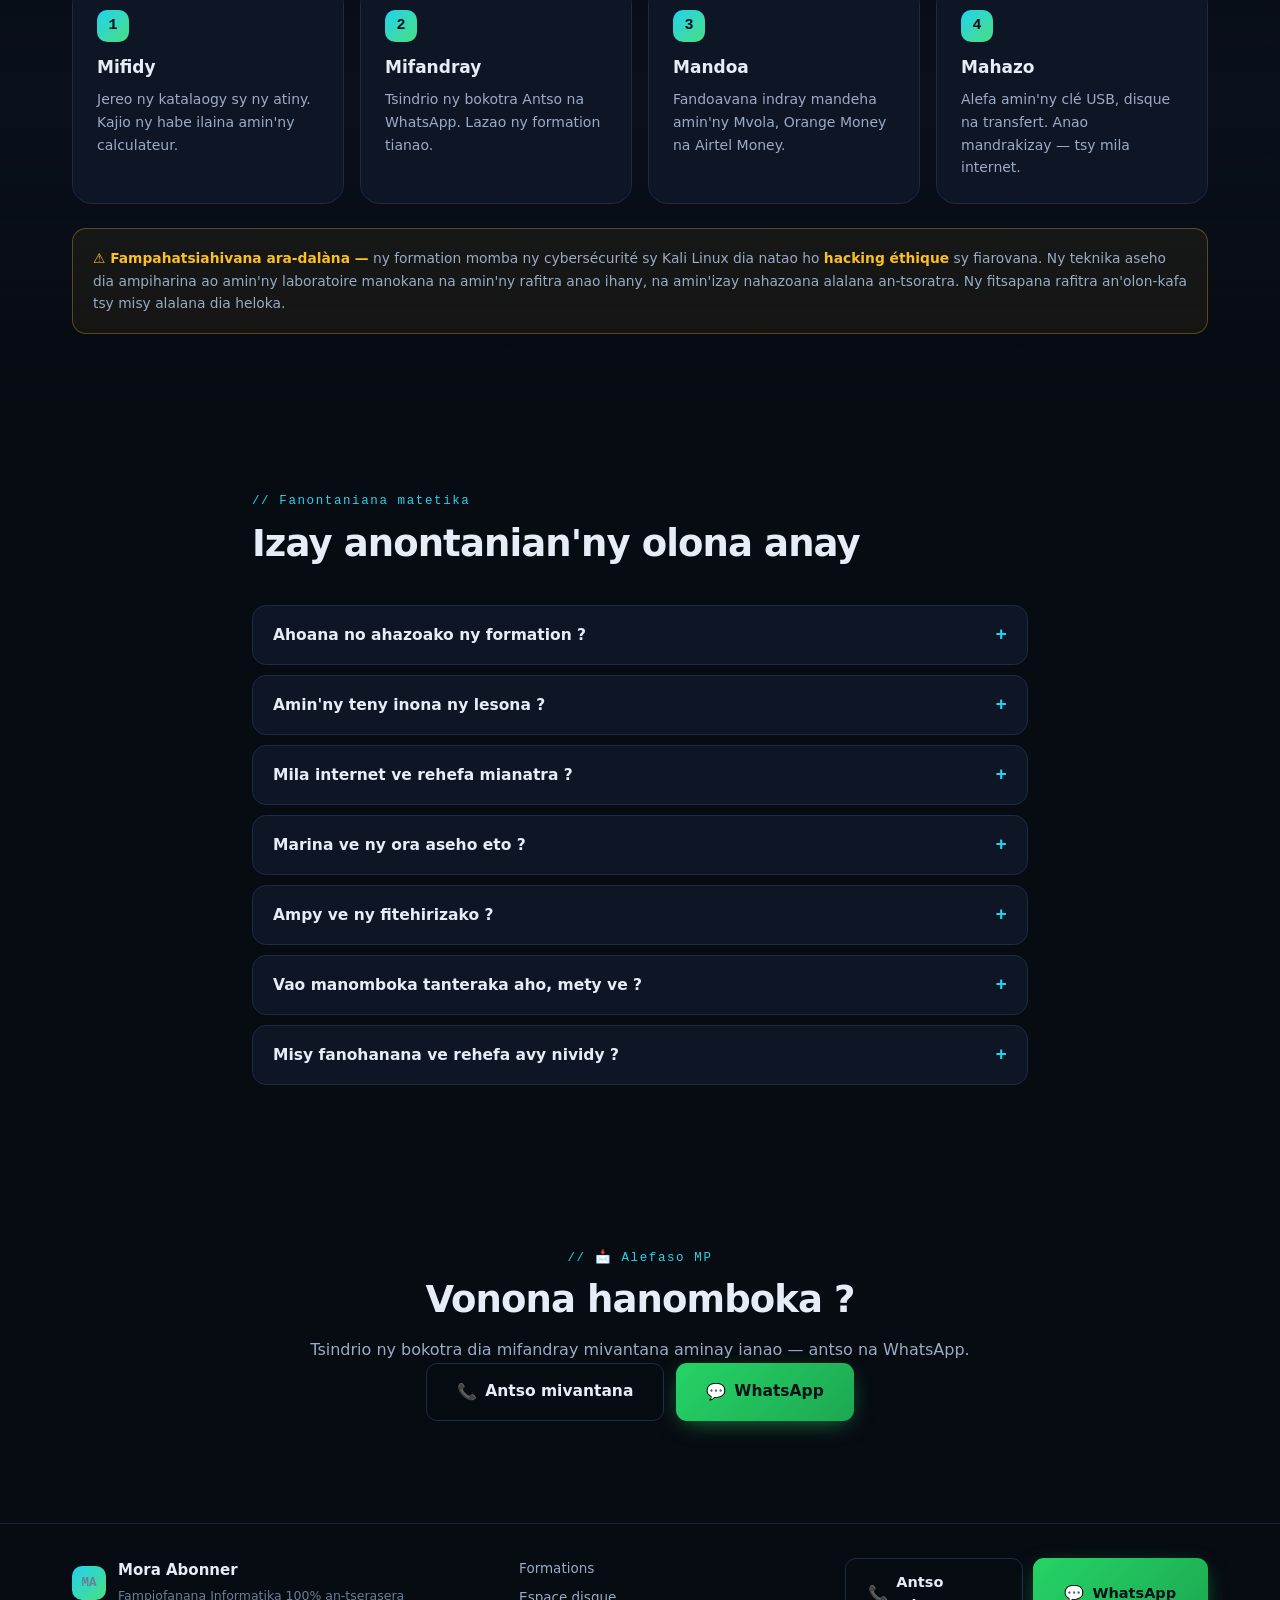
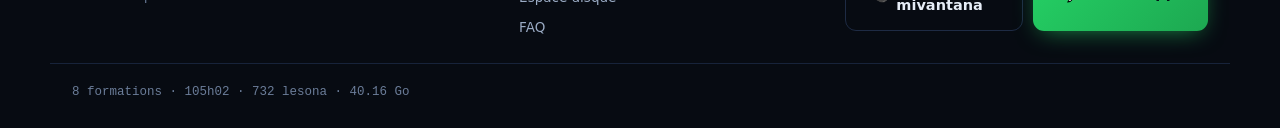
==== commit c958d808: "Refonte : pages detail par formation, navbar + recherche globale, langue precisee, logiciels masques" ====
--- a/index.html
+++ b/index.html
@@ -4,16 +4,13 @@
 <meta charset="UTF-8">
 <meta name="viewport" content="width=device-width, initial-scale=1">
 <title>Mora Abonner — Fampiofanana Informatika</title>
-<meta name="description" content="Mora Abonner : 8 formations informatika, 105h02 de vidéo, 40 Go de contenu. Cybersécurité, développement web, Kali Linux, maintenance, trading, JavaScript, Facebook Ads.">
+<meta name="description" content="Mora Abonner : 8 formations informatika, 105h de video, 40 Go. Cybersécurité, développement web, Kali Linux, maintenance, trading, JavaScript, Facebook Ads.">
 <meta name="theme-color" content="#070b12">
 <meta name="color-scheme" content="dark">
 <link rel="icon" href="data:image/svg+xml,<svg xmlns='http://www.w3.org/2000/svg' viewBox='0 0 100 100'><text y='.9em' font-size='90'>&#128187;</text></svg>">
-
 <meta property="og:type" content="website">
 <meta property="og:title" content="Mora Abonner — Fampiofanana Informatika 100% an-tserasera">
-<meta property="og:description" content="8 formations · 105h02 de vidéo · 732 leçons. Lesona tsotra sy mora arahina, fanohanana mandritra ny fianarana, vidiny mirary.">
-<meta property="og:locale" content="mg_MG">
-
+<meta property="og:description" content="8 formations · 105h de video · 732 lesona. Lesona tsotra sy mora arahina, fanohanana mandritra ny fianarana, vidiny mirary.">
 <link rel="stylesheet" href="style.css">
 </head>
 <body>
@@ -22,23 +19,7 @@
 <div class="glow glow-a" aria-hidden="true"></div>
 <div class="glow glow-b" aria-hidden="true"></div>
 
-<!-- ══════ NAV ══════ -->
-<header class="nav">
-  <div class="wrap nav-in">
-    <a href="#top" class="brand">
-      <span class="brand-logo">MA</span>
-      <span class="brand-txt">Mora <span class="accent">Abonner</span></span>
-    </a>
-    <nav class="nav-links">
-      <a href="#formations">Formations</a>
-      <a href="#explorer">Contenu détaillé</a>
-      <a href="#calculateur">Espace disque</a>
-      <a href="#livraison">Livraison</a>
-      <a href="#faq">FAQ</a>
-    </nav>
-    <a href="#contact" class="btn btn-sm">Alefaso MP</a>
-  </div>
-</header>
+<header id="nav"></header>
 
 <!-- ══════ HERO ══════ -->
 <section class="hero" id="top">
@@ -47,13 +28,12 @@
       <div class="hero-copy">
         <span class="pill"><span class="dot"></span> 💻 Fampiofanana Informatika 100% an-tserasera</span>
 
-        <h1>Mianara <span class="accent">asa marina</span><br>eo an-tanana, amin'ny teny malagasy.</h1>
+        <h1>Mianara <span class="accent">asa marina</span>,<br>amin'ny teny azonao.</h1>
 
         <p class="lede">
-          <strong>Mora Abonner</strong> dia manolotra <strong>8 formations</strong> vita amin'ny video —
-          <strong>105 ora sy 02 minitra</strong>, <strong>732 lesona</strong>, <strong>40 Go</strong> atiny.
-          Cybersécurité, développement web, Kali Linux, maintenance PC sy réseaux, trading,
-          JavaScript ary Facebook Ads.
+          <strong>Mora Abonner</strong> dia manolotra <strong id="hN">8</strong> formations vita amin'ny video —
+          <strong id="hD">105 ora</strong>, <strong id="hV">732</strong> lesona, <strong id="hS">40 Go</strong> atiny.
+          Ny ankamaroany <strong>amin'ny teny malagasy</strong>, ny sasany amin'ny teny frantsay.
         </p>
 
         <ul class="bio">
@@ -65,7 +45,7 @@
 
         <div class="hero-cta">
           <a href="#formations" class="btn btn-lg">Hijery ny formations →</a>
-          <a href="#contact" class="btn btn-ghost btn-lg">📩 Alefaso MP</a>
+          <button class="btn btn-ghost btn-lg" onclick="openSearch()">⌕ Karohy lesona</button>
         </div>
       </div>
 
@@ -78,41 +58,40 @@
       </div>
     </div>
 
-    <div class="stats">
+    <div class="stats rv">
       <div class="stat"><div class="stat-n" data-count="8">0</div><div class="stat-l">Formations</div></div>
       <div class="stat"><div class="stat-n" data-count="105" data-suffix="h">0</div><div class="stat-l">De vidéo</div></div>
-      <div class="stat"><div class="stat-n" data-count="732">0</div><div class="stat-l">Leçons</div></div>
-      <div class="stat"><div class="stat-n" data-count="40" data-suffix=" Go">0</div><div class="stat-l">De contenu</div></div>
-      <div class="stat"><div class="stat-n" data-count="39">0</div><div class="stat-l">Livres PDF</div></div>
+      <div class="stat"><div class="stat-n" data-count="732">0</div><div class="stat-l">Lesona</div></div>
+      <div class="stat"><div class="stat-n" data-count="40" data-suffix=" Go">0</div><div class="stat-l">Atiny</div></div>
+      <div class="stat"><div class="stat-n" data-count="39">0</div><div class="stat-l">Boky PDF</div></div>
     </div>
 
     <p class="mesure">
-      ⚙️ Ny faharetana rehetra aseho eto dia <strong>norefesina tao anatin'ny rakitra video tsirairay</strong>
-      (métadonnées), fa tsy tombana. Azonao amarinina rehefa mahazo ny formation.
+      ⚙️ Ny faharetana rehetra aseho eto dia <strong>norefesina tao anatin'ny rakitra video tsirairay</strong>, fa tsy tombana.
     </p>
   </div>
 </section>
 
-<!-- ══════ QUI SOMMES-NOUS ══════ -->
+<!-- ══════ A PROPOS ══════ -->
 <section class="sec" id="apropos">
   <div class="wrap">
-    <div class="sec-head">
+    <div class="sec-head rv">
       <span class="kicker">// Mora Abonner</span>
       <h2>Fampiofanana natao ho an'ny olona te-hianatra tokoa</h2>
       <p class="sec-sub">
-        Tsy sekoly lehibe izahay, fa mpanabe manolotra atiny mazava, mirindra, ary mora arahina.
+        Tsy sekoly lehibe izahay fa mpanabe manolotra atiny mazava sy mirindra.
         Ny tanjona dia tsotra: mba hisy asa na orinasa vokatry ny fianaranao.
       </p>
     </div>
     <div class="cards-4">
-      <article class="card"><div class="card-ico">🎥</div><h3>Video mazava</h3>
-        <p>Video 732, mirindra ao anaty dossier voalahatra. Tsy misy fanavakavahana: ny lesona rehetra dia hitanao mialoha eto amin'ity pejy ity — anarana, faharetana, habe.</p></article>
-      <article class="card"><div class="card-ico">🌱</div><h3>Ho an'ny vao manomboka</h3>
-        <p>Ny ankamaroan'ny formation dia manomboka amin'ny « niveau 0 ». Tsy mila mahay informatika mialoha ianao — ny fandaharana no mitondra anao tsikelikely.</p></article>
-      <article class="card"><div class="card-ico">🤝</div><h3>Fanohanana</h3>
-        <p>Rehefa mividy ianao dia tsy avela irery. Misy fanohanana mandritra ny fianarana amin'ny alalan'ny Messenger na WhatsApp raha misy tsy azo.</p></article>
-      <article class="card"><div class="card-ico">💰</div><h3>Vidiny mirary</h3>
-        <p>Manomboka amin'ny 20 000 Ar. Fandoavam-bola indray mandeha, tsy misy abonnement, tsy misy compte — anao mandrakizay ny rakitra.</p></article>
+      <article class="card rv"><div class="card-ico">🎥</div><h3>Video mazava</h3>
+        <p>Video 732 voalahatra ao anaty dossier mirindra. Ny lesona rehetra hitanao mialoha eto — anarana, faharetana, habe. Tsy misy afenina.</p></article>
+      <article class="card rv"><div class="card-ico">🇲🇬</div><h3>Amin'ny teny malagasy</h3>
+        <p>Formation 6 amin'ny 8 dia amin'ny teny malagasy. Voamarika mazava eo amin'ny karatra tsirairay ny teny ampiasaina.</p></article>
+      <article class="card rv"><div class="card-ico">🤝</div><h3>Fanohanana</h3>
+        <p>Rehefa mividy ianao dia tsy avela irery: misy fanohanana amin'ny Messenger na WhatsApp mandritra ny fianarana.</p></article>
+      <article class="card rv"><div class="card-ico">💰</div><h3>Vidiny mirary</h3>
+        <p>Manomboka amin'ny 20 000 Ar. Fandoavana indray mandeha, tsy misy abonnement, tsy misy compte — anao mandrakizay.</p></article>
     </div>
   </div>
 </section>
@@ -120,58 +99,36 @@
 <!-- ══════ FORMATIONS ══════ -->
 <section class="sec sec-alt" id="formations">
   <div class="wrap">
-    <div class="sec-head">
+    <div class="sec-head rv">
       <span class="kicker">// Ny katalaogy</span>
-      <h2>8 formations, 105h02, 40 Go</h2>
-      <p class="sec-sub">Tsindrio ny formation iray hahitana ny atiny manontolo — dossier rehetra sy rakitra rehetra.</p>
-    </div>
-
-    <div class="filters" id="filters"></div>
+      <h2>Fidio ny lalanao</h2>
+      <p class="sec-sub">Tsindrio ny formation iray hisokafan'ny pejy feno: fandaharana, teny ampiasaina, rakitra tsirairay sy vidiny.</p>
+    </div>
+
+    <div class="ftools rv">
+      <div class="filters" id="filters"></div>
+      <div class="seg" id="sortSeg" role="group" aria-label="Fandaminana">
+        <button class="seg-b on" data-sort="def">Laharana</button>
+        <button class="seg-b" data-sort="dur">Faharetana</button>
+        <button class="seg-b" data-sort="prix">Vidiny</button>
+      </div>
+    </div>
+
     <div class="fcards" id="fcards"></div>
   </div>
 </section>
 
-<!-- ══════ EXPLORATEUR ══════ -->
-<section class="sec" id="explorer">
-  <div class="wrap">
-    <div class="sec-head">
-      <span class="kicker">// Fangaraharana tanteraka</span>
-      <h2>Jereo ny rakitra tsirairay alohan'ny handoavana</h2>
-      <p class="sec-sub">
-        Ity no atiny marina ao anatin'ny disque. Tsindrio ny dossier hisokatra.
-        Isaky ny rakitra: <strong>anarana · faharetana · habe</strong>. Tsy misy afenina.
-      </p>
-    </div>
-
-    <div class="toolbar">
-      <div class="search">
-        <span class="search-ico">⌕</span>
-        <input type="search" id="q" placeholder="Karohy : nmap, php, vlan, quasimodo, bootstrap…" aria-label="Karohy ny rakitra">
-      </div>
-      <button class="btn btn-ghost btn-sm" id="collapse">Akatona daholo</button>
-    </div>
-
-    <div class="picker" id="picker"></div>
-    <div class="tree" id="tree"></div>
-    <p class="empty" id="empty" hidden>Tsy misy rakitra mifanaraka amin'io fikarohana io.</p>
-  </div>
-</section>
-
 <!-- ══════ CALCULATEUR ══════ -->
-<section class="sec sec-alt" id="calculateur">
-  <div class="wrap">
-    <div class="sec-head">
+<section class="sec" id="calculateur">
+  <div class="wrap">
+    <div class="sec-head rv">
       <span class="kicker">// Ampy ve ny stockage-nao ?</span>
       <h2>Kajio mialoha ny toerana ilaina</h2>
-      <p class="sec-sub">
-        Fidio ny formation tianao, dia ho hitanao avy hatrany ny <strong>habe</strong> ilaina,
-        ny <strong>ora</strong> fianarana ary ny <strong>vidiny</strong> totaly.
-      </p>
+      <p class="sec-sub">Fidio ny formation tianao dia ho hitanao ny <strong>habe</strong>, ny <strong>ora</strong> sy ny <strong>vidiny</strong> totaly.</p>
     </div>
 
     <div class="calc">
       <div class="calc-list" id="calcList"></div>
-
       <aside class="calc-res" id="calcRes">
         <div class="cr-head">Ny safidinao</div>
         <div class="cr-big"><span id="crSize">0</span><small>Go</small></div>
@@ -182,43 +139,42 @@
           <div class="cr-price"><span>Vidiny</span><b id="crPrice">0 Ar</b></div>
         </div>
         <div class="gauge">
-          <div class="gauge-lab">Ampy ve ny fitehirizanao ?</div>
+          <div class="gauge-lab">Habe ny fitehirizanao :</div>
           <div class="gauge-opts" id="gaugeOpts"></div>
           <div class="gauge-verdict" id="verdict">Fidio formation iray</div>
         </div>
-        <a href="#contact" class="btn btn-full" id="calcCta">📩 Hangataka ity safidy ity</a>
+        <div class="cbtns" id="calcCta"></div>
       </aside>
     </div>
   </div>
 </section>
 
 <!-- ══════ LIVRAISON ══════ -->
-<section class="sec" id="livraison">
-  <div class="wrap">
-    <div class="sec-head">
+<section class="sec sec-alt" id="livraison">
+  <div class="wrap">
+    <div class="sec-head rv">
       <span class="kicker">// Ahoana no fandehany</span>
       <h2>Efa-dingana fotsiny</h2>
     </div>
     <div class="steps">
-      <div class="step"><span class="step-n">1</span><h3>Mifidy</h3><p>Jereo eto ny katalaogy sy ny atiny. Kajio ny habe ilaina amin'ny calculateur.</p></div>
-      <div class="step"><span class="step-n">2</span><h3>Mifandray</h3><p>Antsoy na alefaso MP izahay. Lazao ny formation tianao — omenay ny fanazavana rehetra.</p></div>
-      <div class="step"><span class="step-n">3</span><h3>Mandoa</h3><p>Fandoavana indray mandeha amin'ny Mvola, Orange Money na Airtel Money.</p></div>
-      <div class="step"><span class="step-n">4</span><h3>Mahazo</h3><p>Alefa amin'ny clé USB, disque externe na transfert. Anao mandrakizay — tsy mila internet.</p></div>
-    </div>
-
-    <div class="notice">
-      <strong>⚠️ Fampahatsiahivana ara-dalàna —</strong> ny formation momba ny cybersécurité sy Kali Linux
-      dia natao ho <strong>hacking éthique</strong> sy fiarovana. Ny teknika aseho dia ampiharina ao amin'ny
-      laboratoire manokana na amin'ny rafitra anao ihany, na amin'izay nahazoana alalana an-tsoratra.
-      Ny fitsapana rafitra an'olon-kafa tsy misy alalana dia heloka.
+      <div class="step rv"><span class="step-n">1</span><h3>Mifidy</h3><p>Jereo ny katalaogy sy ny atiny. Kajio ny habe ilaina amin'ny calculateur.</p></div>
+      <div class="step rv"><span class="step-n">2</span><h3>Mifandray</h3><p>Tsindrio ny bokotra Antso na WhatsApp. Lazao ny formation tianao.</p></div>
+      <div class="step rv"><span class="step-n">3</span><h3>Mandoa</h3><p>Fandoavana indray mandeha amin'ny Mvola, Orange Money na Airtel Money.</p></div>
+      <div class="step rv"><span class="step-n">4</span><h3>Mahazo</h3><p>Alefa amin'ny clé USB, disque na transfert. Anao mandrakizay — tsy mila internet.</p></div>
+    </div>
+
+    <div class="notice rv">
+      <strong>⚠️ Fampahatsiahivana ara-dalàna —</strong> ny formation momba ny cybersécurité sy Kali Linux dia natao ho
+      <strong>hacking éthique</strong> sy fiarovana. Ny teknika aseho dia ampiharina ao amin'ny laboratoire manokana na amin'ny
+      rafitra anao ihany, na amin'izay nahazoana alalana an-tsoratra. Ny fitsapana rafitra an'olon-kafa tsy misy alalana dia heloka.
     </div>
   </div>
 </section>
 
 <!-- ══════ FAQ ══════ -->
-<section class="sec sec-alt" id="faq">
+<section class="sec" id="faq">
   <div class="wrap wrap-narrow">
-    <div class="sec-head">
+    <div class="sec-head rv">
       <span class="kicker">// Fanontaniana matetika</span>
       <h2>Izay anontanian'ny olona anay</h2>
     </div>
@@ -226,40 +182,20 @@
   </div>
 </section>
 
-<!-- ══════ CONTACT ══════ -->
-<section class="sec cta" id="contact">
+<!-- ══════ CTA ══════ -->
+<section class="sec cta">
   <div class="wrap wrap-narrow center">
     <span class="kicker">// 📩 Alefaso MP</span>
     <h2>Vonona hanomboka ?</h2>
-    <p class="sec-sub">Antsoy izahay na alefaso hafatra — valianay haingana ny fanontanianao.</p>
-
-    <div class="contacts">
-      <a href="tel:+261381503734" class="ccard">
-        <span class="ccard-ico">📞</span>
-        <span class="ccard-l">Antso</span>
-        <b>038 15 037 34</b>
-      </a>
-      <a href="https://wa.me/261337247942" target="_blank" rel="noopener" class="ccard wa">
-        <span class="ccard-ico">💬</span>
-        <span class="ccard-l">WhatsApp</span>
-        <b>033 72 479 42</b>
-      </a>
-    </div>
-
-    <p class="legal center">Mora Abonner — Fampiofanana Informatika 100% an-tserasera</p>
-  </div>
-</section>
-
-<footer class="foot">
-  <div class="wrap foot-in">
-    <span><b>Mora Abonner</b> — 8 formations · 105h02 · 732 lesona · 40 Go</span>
-    <span class="foot-meta">📞 038 15 037 34 &nbsp;·&nbsp; 💬 033 72 479 42</span>
-  </div>
-</footer>
-
-<a href="https://wa.me/261337247942" target="_blank" rel="noopener" class="fab" aria-label="Contacter sur WhatsApp">💬</a>
+    <p class="sec-sub">Tsindrio ny bokotra dia mifandray mivantana aminay ianao — antso na WhatsApp.</p>
+    <div class="cbtns center-cta" id="ctaBtns"></div>
+  </div>
+</section>
+
+<footer id="foot"></footer>
 
 <script src="data.js"></script>
+<script src="shared.js"></script>
 <script src="app.js"></script>
 </body>
 </html>
--- a/style.css
+++ b/style.css
@@ -1,7 +1,6 @@
 /* ==========================================================
-   MORA ABONNER — site vitrine
+   MORA ABONNER — feuille de style commune
    ========================================================== */
-
 :root{
   --bg:#070b12; --bg-2:#0b1220;
   --panel:#0e1626; --panel-2:#121d31;
@@ -14,33 +13,73 @@
   --max:1180px;
 }
 *{box-sizing:border-box;margin:0;padding:0}
-html{scroll-behavior:smooth;scroll-padding-top:80px}
+html{scroll-behavior:smooth;scroll-padding-top:82px}
 body{font-family:var(--sans);background:var(--bg);color:var(--txt);line-height:1.62;-webkit-font-smoothing:antialiased;overflow-x:hidden}
 
 .grid-bg{position:fixed;inset:0;z-index:0;pointer-events:none;
   background-image:linear-gradient(rgba(34,211,238,.045) 1px,transparent 1px),linear-gradient(90deg,rgba(34,211,238,.045) 1px,transparent 1px);
   background-size:56px 56px;
-  mask-image:radial-gradient(ellipse 90% 60% at 50% 0%,#000 30%,transparent 78%);
-  -webkit-mask-image:radial-gradient(ellipse 90% 60% at 50% 0%,#000 30%,transparent 78%)}
+  mask-image:radial-gradient(ellipse 90% 55% at 50% 0%,#000 30%,transparent 78%);
+  -webkit-mask-image:radial-gradient(ellipse 90% 55% at 50% 0%,#000 30%,transparent 78%)}
 .glow{position:fixed;z-index:0;border-radius:50%;filter:blur(120px);pointer-events:none;opacity:.5}
-.glow-a{width:620px;height:620px;top:-240px;left:-160px;background:rgba(34,211,238,.20)}
-.glow-b{width:520px;height:520px;top:420px;right:-200px;background:rgba(74,222,128,.13)}
+.glow-a{width:600px;height:600px;top:-240px;left:-160px;background:rgba(34,211,238,.18)}
+.glow-b{width:520px;height:520px;top:420px;right:-200px;background:rgba(74,222,128,.12)}
 
 .wrap{width:100%;max-width:var(--max);margin-inline:auto;padding-inline:22px;position:relative;z-index:1}
 .wrap-narrow{max-width:820px}
 .center{text-align:center}
 .accent{color:var(--acc)}
 
-/* nav */
-.nav{position:sticky;top:0;z-index:60;backdrop-filter:blur(14px);-webkit-backdrop-filter:blur(14px);background:rgba(7,11,18,.78);border-bottom:1px solid var(--line-soft)}
-.nav-in{display:flex;align-items:center;gap:24px;height:66px}
-.brand{display:flex;align-items:center;gap:10px;text-decoration:none;color:var(--txt);font-weight:800;font-size:16px;letter-spacing:-.3px}
-.brand-logo{display:grid;place-items:center;width:34px;height:34px;border-radius:10px;background:linear-gradient(135deg,var(--acc),var(--acc-2));color:#04121a;font-family:var(--mono);font-size:13px;font-weight:800}
-.nav-links{display:flex;gap:20px;margin-left:auto}
-.nav-links a{color:var(--txt-dim);text-decoration:none;font-size:14px;transition:color .2s;white-space:nowrap}
-.nav-links a:hover{color:var(--acc)}
-
-/* boutons */
+/* révélation au scroll */
+.rv{opacity:0;transform:translateY(16px);transition:opacity .6s ease,transform .6s ease}
+.rv.in{opacity:1;transform:none}
+
+/* ============ NAVBAR ============ */
+.nav{position:sticky;top:0;z-index:60;backdrop-filter:blur(14px);-webkit-backdrop-filter:blur(14px);background:rgba(7,11,18,.82);border-bottom:1px solid var(--line-soft)}
+.nav-in{display:flex;align-items:center;gap:16px;height:66px}
+.brand{display:flex;align-items:center;gap:10px;text-decoration:none;color:var(--txt);font-weight:800;font-size:16px;letter-spacing:-.3px;flex-shrink:0}
+.brand-logo{display:grid;place-items:center;width:34px;height:34px;border-radius:10px;background:linear-gradient(135deg,var(--acc),var(--acc-2));color:#04121a;font-family:var(--mono);font-size:13px;font-weight:800;flex-shrink:0}
+.nav-links{display:flex;gap:6px;margin-left:12px}
+.nav-links a{color:var(--txt-dim);text-decoration:none;font-size:14px;padding:8px 12px;border-radius:9px;transition:.2s;white-space:nowrap}
+.nav-links a:hover{color:var(--txt);background:var(--panel-2)}
+.nav-links a.on{color:var(--acc)}
+.nav-search{margin-left:auto;display:flex;align-items:center;gap:9px;background:var(--panel);border:1px solid var(--line);color:var(--txt-mute);padding:9px 13px;border-radius:10px;cursor:pointer;font-family:var(--sans);font-size:13.5px;transition:.2s;min-width:180px}
+.nav-search:hover{border-color:var(--acc);color:var(--txt-dim)}
+.ns-ico{font-size:15px}
+.ns-txt{flex:1;text-align:left}
+.nav-search kbd{font-family:var(--mono);font-size:11px;background:var(--bg-2);border:1px solid var(--line);border-radius:5px;padding:1px 6px;color:var(--txt-mute)}
+.nav-cta{flex-shrink:0}
+.nav-burger{display:none;flex-direction:column;gap:4px;background:none;border:0;cursor:pointer;padding:8px;margin-left:auto}
+.nav-burger span{width:22px;height:2px;background:var(--txt);border-radius:2px;transition:.25s}
+.nav.menu-open .nav-burger span:nth-child(1){transform:translateY(6px) rotate(45deg)}
+.nav.menu-open .nav-burger span:nth-child(2){opacity:0}
+.nav.menu-open .nav-burger span:nth-child(3){transform:translateY(-6px) rotate(-45deg)}
+
+/* ============ RECHERCHE (overlay) ============ */
+.search-ov{position:fixed;inset:0;z-index:100;background:rgba(4,7,12,.72);backdrop-filter:blur(6px);-webkit-backdrop-filter:blur(6px);display:none;align-items:flex-start;justify-content:center;padding:80px 18px}
+.search-ov.on{display:flex;animation:fade .18s ease}
+@keyframes fade{from{opacity:0}to{opacity:1}}
+.so-box{width:100%;max-width:640px;background:var(--panel);border:1px solid var(--line);border-radius:var(--r-lg);overflow:hidden;box-shadow:0 40px 90px -30px rgba(0,0,0,.95);animation:pop .2s ease}
+@keyframes pop{from{transform:translateY(-14px);opacity:0}to{transform:none;opacity:1}}
+.so-head{display:flex;align-items:center;gap:12px;padding:16px 18px;border-bottom:1px solid var(--line-soft)}
+.so-ico{font-size:19px;color:var(--acc)}
+#soInput{flex:1;background:none;border:0;outline:none;color:var(--txt);font-size:16px;font-family:var(--sans)}
+.so-close{background:none;border:0;color:var(--txt-mute);font-size:16px;cursor:pointer;padding:4px 8px}
+.so-close:hover{color:var(--txt)}
+.so-res{max-height:56vh;overflow:auto;padding:8px}
+.so-row{display:flex;align-items:center;gap:13px;padding:11px 13px;border-radius:11px;text-decoration:none;color:var(--txt);transition:background .12s}
+.so-row.sel{background:var(--panel-2)}
+.so-r-ico{font-size:18px;flex-shrink:0;width:22px;text-align:center}
+.so-r-t{flex:1;min-width:0}
+.so-r-t b{display:block;font-size:14.5px;font-weight:600;white-space:nowrap;overflow:hidden;text-overflow:ellipsis}
+.so-r-t span{display:block;font-size:12px;color:var(--txt-mute);white-space:nowrap;overflow:hidden;text-overflow:ellipsis}
+.so-r-m{font-family:var(--mono);font-size:11.5px;color:var(--acc-2);flex-shrink:0}
+.so-r-tag{font-family:var(--mono);font-size:10px;text-transform:uppercase;letter-spacing:.5px;color:var(--txt-mute);background:var(--bg-2);border:1px solid var(--line-soft);padding:3px 7px;border-radius:6px;flex-shrink:0}
+.so-empty{text-align:center;color:var(--txt-mute);padding:36px;font-size:14px}
+.so-foot{display:flex;gap:12px;align-items:center;padding:11px 18px;border-top:1px solid var(--line-soft);font-size:12px;color:var(--txt-mute)}
+.so-foot kbd{font-family:var(--mono);font-size:11px;background:var(--bg-2);border:1px solid var(--line);border-radius:5px;padding:1px 6px}
+
+/* ============ BOUTONS ============ */
 .btn{display:inline-flex;align-items:center;justify-content:center;gap:8px;padding:12px 22px;border-radius:11px;
   background:linear-gradient(135deg,var(--acc),#0ea5b7);color:#04121a;font-weight:700;font-size:14.5px;
   text-decoration:none;border:0;cursor:pointer;font-family:var(--sans);
@@ -51,10 +90,15 @@
 .btn-full{width:100%}
 .btn-ghost{background:transparent;color:var(--txt);border:1px solid var(--line);box-shadow:none}
 .btn-ghost:hover{border-color:var(--acc);color:var(--acc);box-shadow:none}
-
-/* hero */
-.hero{padding:70px 0 50px}
-.hero-grid{display:grid;grid-template-columns:1.12fr .88fr;gap:46px;align-items:center}
+.cbtns{display:flex;gap:12px;flex-wrap:wrap}
+.center-cta{justify-content:center}
+.cbtn{min-width:170px}
+.cbtn.wa{background:linear-gradient(135deg,#25d366,#1da851);box-shadow:0 6px 24px -8px rgba(37,211,102,.7)}
+.cbtn-ico{font-size:16px}
+
+/* ============ HERO (accueil) ============ */
+.hero{padding:66px 0 48px}
+.hero-grid{display:grid;grid-template-columns:1.12fr .88fr;gap:44px;align-items:center}
 .pill{display:inline-flex;align-items:center;gap:9px;font-size:12.5px;color:var(--txt-dim);background:var(--panel);border:1px solid var(--line);border-radius:999px;padding:7px 15px}
 .dot{width:7px;height:7px;border-radius:50%;background:var(--acc-2);box-shadow:0 0 10px var(--acc-2);animation:pulse 2s infinite}
 @keyframes pulse{0%,100%{opacity:1}50%{opacity:.3}}
@@ -72,30 +116,27 @@
 .tb-dot{width:11px;height:11px;border-radius:50%}
 .tb-dot.r{background:#f87171}.tb-dot.y{background:#fbbf24}.tb-dot.g{background:#4ade80}
 .term-title{margin-left:10px;font-family:var(--mono);font-size:12px;color:var(--txt-mute)}
-.term-body{overflow-x:auto;font-family:var(--mono);font-size:12.5px;line-height:1.85;padding:18px 16px;color:var(--acc-2);min-height:320px;white-space:pre-wrap;word-break:break-word}
-.term-body .c{color:var(--txt-mute)}
-.term-body .k{color:var(--acc)}
-.term-body .v{color:var(--warn)}
+.term-body{overflow-x:auto;font-family:var(--mono);font-size:12.5px;line-height:1.85;padding:18px 16px;color:var(--acc-2);min-height:300px;white-space:pre-wrap;word-break:break-word}
+.term-body .c{color:var(--txt-mute)}.term-body .k{color:var(--acc)}.term-body .v{color:var(--warn)}
 .cursor{display:inline-block;width:8px;height:14px;background:var(--acc-2);vertical-align:-2px;animation:blink 1s steps(1) infinite}
 @keyframes blink{0%,60%{opacity:1}61%,100%{opacity:.2}}
 
 /* stats */
-.stats{display:grid;grid-template-columns:repeat(5,1fr);gap:14px;margin-top:52px;border:1px solid var(--line);border-radius:var(--r-lg);background:linear-gradient(180deg,var(--panel),rgba(14,22,38,.35));padding:26px 18px}
+.stats{display:grid;grid-template-columns:repeat(5,1fr);gap:14px;margin-top:50px;border:1px solid var(--line);border-radius:var(--r-lg);background:linear-gradient(180deg,var(--panel),rgba(14,22,38,.35));padding:26px 18px}
 .stat{text-align:center}
 .stat-n{font-family:var(--mono);font-size:clamp(23px,3.3vw,37px);font-weight:700;color:var(--acc);letter-spacing:-1px}
 .stat-l{font-size:12px;color:var(--txt-mute);text-transform:uppercase;letter-spacing:1.2px;margin-top:3px}
 .mesure{margin-top:20px;font-size:13.5px;color:var(--txt-mute);text-align:center}
 .mesure strong{color:var(--txt-dim)}
 
-/* sections */
-.sec{padding:78px 0;position:relative;z-index:1}
-.sec-alt{background:linear-gradient(180deg,transparent,rgba(11,18,32,.75),transparent)}
-.sec-head{max-width:760px;margin-bottom:40px}
+/* ============ SECTIONS ============ */
+.sec{padding:76px 0;position:relative;z-index:1}
+.sec-alt{background:linear-gradient(180deg,transparent,rgba(11,18,32,.7),transparent)}
+.sec-head{max-width:760px;margin-bottom:38px}
 .kicker{font-family:var(--mono);font-size:12.5px;color:var(--acc);letter-spacing:1.6px}
 .sec h2{font-size:clamp(25px,3.5vw,37px);line-height:1.2;letter-spacing:-.9px;margin:10px 0 14px;font-weight:800}
 .sec-sub{color:var(--txt-dim);font-size:16px}
 
-/* cartes generiques */
 .cards-4{display:grid;grid-template-columns:repeat(4,1fr);gap:16px}
 .card{background:var(--panel);border:1px solid var(--line);border-radius:var(--r-lg);padding:24px;transition:border-color .25s,transform .25s}
 .card:hover{border-color:rgba(34,211,238,.5);transform:translateY(-3px)}
@@ -103,55 +144,154 @@
 .card h3{font-size:17px;margin-bottom:8px;letter-spacing:-.3px}
 .card p{color:var(--txt-dim);font-size:14px}
 
-/* filtres */
-.filters{display:flex;gap:8px;flex-wrap:wrap;margin-bottom:24px}
+/* filtres + tri */
+.ftools{display:flex;gap:14px;justify-content:space-between;align-items:center;flex-wrap:wrap;margin-bottom:24px}
+.filters{display:flex;gap:8px;flex-wrap:wrap}
 .chip{background:var(--panel);border:1px solid var(--line);color:var(--txt-dim);padding:9px 16px;border-radius:999px;font-size:13.5px;cursor:pointer;font-family:var(--sans);transition:.2s}
 .chip:hover{color:var(--txt);border-color:var(--txt-mute)}
 .chip.on{background:var(--acc);border-color:var(--acc);color:#04121a;font-weight:700}
+.chip-n{opacity:.6;font-size:12px}
+.seg{display:flex;background:var(--panel);border:1px solid var(--line);border-radius:11px;padding:4px;gap:3px}
+.seg-b{background:transparent;border:0;color:var(--txt-dim);padding:8px 14px;border-radius:8px;cursor:pointer;font-size:13px;font-family:var(--sans);transition:.2s}
+.seg-b:hover{color:var(--txt)}
+.seg-b.on{background:var(--acc);color:#04121a;font-weight:700}
 
 /* cartes formation */
 .fcards{display:grid;grid-template-columns:repeat(2,1fr);gap:18px}
 .fc{background:var(--panel);border:1px solid var(--line);border-radius:var(--r-lg);padding:26px;position:relative;overflow:hidden;transition:border-color .25s,transform .25s;display:flex;flex-direction:column}
 .fc::before{content:"";position:absolute;inset:0 0 auto 0;height:3px;background:var(--fa)}
 .fc:hover{transform:translateY(-4px);border-color:var(--fa)}
-.fc-top{display:flex;gap:14px;align-items:flex-start;margin-bottom:14px}
+.fc-top{display:flex;gap:14px;align-items:flex-start;margin-bottom:13px}
 .fc-ico{font-size:30px;line-height:1;flex-shrink:0}
 .fc-h{flex:1;min-width:0}
 .fc-h h3{font-size:20px;letter-spacing:-.4px;line-height:1.25}
 .fc-h span{display:block;font-size:13.5px;color:var(--txt-mute);margin-top:3px}
-.fc-desc{color:var(--txt-dim);font-size:14.3px;margin-bottom:16px}
+.badges{display:flex;gap:6px;flex-wrap:wrap;margin-bottom:13px}
+.bdg{font-size:11.5px;font-family:var(--mono);padding:4px 9px;border-radius:6px;background:var(--panel-2);border:1px solid var(--line);color:var(--txt-mute)}
+.bdg.lang{color:var(--acc-2);border-color:rgba(74,222,128,.3);background:rgba(74,222,128,.08)}
+.fc-desc{color:var(--txt-dim);font-size:14.3px;margin-bottom:16px;flex:1}
 .fc-metrics{display:grid;grid-template-columns:repeat(3,1fr);gap:8px;margin-bottom:16px}
 .fm{background:var(--bg-2);border:1px solid var(--line-soft);border-radius:10px;padding:10px 8px;text-align:center}
 .fm b{display:block;font-family:var(--mono);font-size:15px;color:var(--fa)}
 .fm span{font-size:11px;color:var(--txt-mute);text-transform:uppercase;letter-spacing:.8px}
-.fc-pts{list-style:none;display:flex;flex-direction:column;gap:7px;margin-bottom:18px;flex:1}
-.fc-pts li{padding-left:22px;position:relative;font-size:13.8px;color:var(--txt-dim)}
-.fc-pts li::before{content:"✓";position:absolute;left:0;color:var(--fa);font-weight:700}
 .fc-foot{display:flex;align-items:center;gap:12px;flex-wrap:wrap;border-top:1px solid var(--line-soft);padding-top:16px}
-.fc-price{font-family:var(--mono);font-size:23px;font-weight:800;color:var(--fa);letter-spacing:-.6px}
-.fc-price small{font-size:12px;color:var(--txt-mute);font-weight:400;letter-spacing:0}
-.fc-actions{margin-left:auto;display:flex;gap:8px}
-.badges{display:flex;gap:6px;flex-wrap:wrap;margin-bottom:14px}
-.bdg{font-size:11.5px;font-family:var(--mono);padding:4px 9px;border-radius:6px;background:var(--panel-2);border:1px solid var(--line);color:var(--txt-mute)}
-
-/* toolbar + picker */
-.toolbar{display:flex;gap:12px;flex-wrap:wrap;margin-bottom:16px;align-items:center}
-.search{position:relative;flex:1;min-width:230px}
-.search-ico{position:absolute;left:15px;top:50%;transform:translateY(-50%);color:var(--txt-mute);font-size:16px}
-#q{width:100%;padding:13px 15px 13px 40px;background:var(--panel);border:1px solid var(--line);border-radius:11px;color:var(--txt);font-size:14.5px;font-family:var(--sans);outline:none;transition:border-color .2s}
-#q:focus{border-color:var(--acc)}
-#q::placeholder{color:var(--txt-mute)}
-.picker{display:flex;gap:7px;flex-wrap:wrap;margin-bottom:18px}
-.pk{background:var(--panel);border:1px solid var(--line);color:var(--txt-dim);padding:8px 13px;border-radius:9px;font-size:13px;cursor:pointer;font-family:var(--sans);display:flex;align-items:center;gap:7px;transition:.2s}
-.pk:hover{color:var(--txt)}
-.pk.on{border-color:var(--pa);color:var(--pa);background:color-mix(in srgb,var(--pa) 10%,transparent)}
-
-/* arbre */
-.tree{background:var(--panel);border:1px solid var(--line);border-radius:var(--r-lg);padding:10px;max-height:640px;overflow:auto}
-.tree::-webkit-scrollbar{width:9px}
-.tree::-webkit-scrollbar-thumb{background:var(--line);border-radius:9px}
+.fc-price{font-family:var(--mono);font-size:22px;font-weight:800;color:var(--fa);letter-spacing:-.6px}
+.fc-price small{font-size:11.5px;color:var(--txt-mute);font-weight:400;letter-spacing:0}
+.fc-more{margin-left:auto}
+
+/* ============ CALCULATEUR ============ */
+.calc{display:grid;grid-template-columns:1fr 340px;gap:22px;align-items:start}
+.calc-list{display:flex;flex-direction:column;gap:9px}
+.cl{display:flex;align-items:center;gap:13px;padding:15px 17px;background:var(--panel);border:1px solid var(--line);border-radius:var(--r);cursor:pointer;transition:.2s;user-select:none}
+.cl:hover{border-color:var(--txt-mute)}
+.cl.on{border-color:var(--ca);background:color-mix(in srgb,var(--ca) 8%,var(--panel))}
+.cl-box{width:21px;height:21px;border-radius:6px;border:2px solid var(--line);flex-shrink:0;display:grid;place-items:center;font-size:12px;color:#04121a;transition:.2s}
+.cl.on .cl-box{background:var(--ca);border-color:var(--ca)}
+.cl-ico{font-size:20px;flex-shrink:0}
+.cl-t{flex:1;min-width:0}.cl-t b{display:block;font-size:15px}.cl-t span{font-size:12.5px;color:var(--txt-mute);font-family:var(--mono)}
+.cl-p{font-family:var(--mono);font-size:14px;color:var(--ca);flex-shrink:0;font-weight:700}
+.calc-res{background:linear-gradient(160deg,var(--panel),var(--bg-2));border:1px solid rgba(34,211,238,.32);border-radius:var(--r-lg);padding:24px;position:sticky;top:84px;box-shadow:0 0 60px -24px rgba(34,211,238,.45)}
+.cr-head{font-family:var(--mono);font-size:12px;color:var(--txt-mute);letter-spacing:1.4px;text-transform:uppercase}
+.cr-big{font-family:var(--mono);font-size:52px;font-weight:800;color:var(--acc);letter-spacing:-2.5px;line-height:1.1;margin:6px 0 14px}
+.cr-big small{font-size:19px;color:var(--txt-mute);margin-left:5px;letter-spacing:0}
+.cr-rows{display:flex;flex-direction:column;gap:9px;padding-bottom:16px;border-bottom:1px solid var(--line-soft)}
+.cr-rows div{display:flex;justify-content:space-between;align-items:baseline;font-size:14px}
+.cr-rows span{color:var(--txt-mute)}.cr-rows b{font-family:var(--mono);color:var(--txt)}
+.cr-price b{color:var(--acc-2);font-size:17px}
+.gauge{padding:16px 0}
+.gauge-lab{font-size:12.5px;color:var(--txt-mute);margin-bottom:9px}
+.gauge-opts{display:flex;gap:6px;flex-wrap:wrap;margin-bottom:12px}
+.gopt{flex:1;min-width:52px;padding:8px 4px;border-radius:8px;background:var(--bg-2);border:1px solid var(--line-soft);text-align:center;font-family:var(--mono);font-size:12px;color:var(--txt-mute);cursor:pointer;transition:.2s}
+.gopt:hover{color:var(--txt)}.gopt.on{border-color:var(--acc);color:var(--acc)}
+.gauge-verdict{font-size:13.5px;padding:11px 13px;border-radius:10px;background:var(--bg-2);border:1px solid var(--line-soft);color:var(--txt-dim);margin-bottom:16px;line-height:1.5}
+.gauge-verdict.ok{border-color:rgba(74,222,128,.45);color:var(--acc-2)}
+.gauge-verdict.no{border-color:rgba(248,113,113,.45);color:#f87171}
+
+/* étapes */
+.steps{display:grid;grid-template-columns:repeat(4,1fr);gap:16px}
+.step{background:var(--panel);border:1px solid var(--line);border-radius:var(--r-lg);padding:24px}
+.step-n{display:grid;place-items:center;width:32px;height:32px;border-radius:10px;background:linear-gradient(135deg,var(--acc),var(--acc-2));color:#04121a;font-family:var(--mono);font-weight:800;font-size:15px;margin-bottom:12px}
+.step h3{font-size:17px;margin-bottom:7px}.step p{color:var(--txt-dim);font-size:14px}
+.notice{margin-top:24px;padding:18px 20px;background:rgba(251,191,36,.06);border:1px solid rgba(251,191,36,.3);border-radius:var(--r);font-size:13.8px;color:var(--txt-dim);line-height:1.65}
+.notice strong{color:var(--warn)}
+
+/* FAQ */
+.faq{display:flex;flex-direction:column;gap:10px}
+.qa{background:var(--panel);border:1px solid var(--line);border-radius:var(--r);overflow:hidden}
+.qa-h{width:100%;display:flex;justify-content:space-between;align-items:center;gap:16px;padding:18px 20px;background:transparent;border:0;cursor:pointer;color:var(--txt);font-size:15.5px;font-weight:600;text-align:left;font-family:var(--sans)}
+.qa-h:hover{background:var(--panel-2)}
+.qa-s{color:var(--acc);font-family:var(--mono);font-size:19px;flex-shrink:0;transition:transform .25s}
+.qa.open .qa-s{transform:rotate(45deg)}
+.qa-b{display:none;padding:0 20px 20px;color:var(--txt-dim);font-size:14.5px}
+.qa.open .qa-b{display:block;animation:slide .25s ease}
+@keyframes slide{from{opacity:0;transform:translateY(-6px)}to{opacity:1;transform:none}}
+.cta{padding:82px 0}
+
+/* ============ PAGE FORMATION ============ */
+.fhero{padding:40px 0 30px;position:relative;z-index:1}
+.back{display:inline-block;color:var(--txt-mute);text-decoration:none;font-size:14px;margin-bottom:22px;transition:.2s}
+.back:hover{color:var(--acc)}
+.fhero-grid{display:grid;grid-template-columns:1fr 340px;gap:36px;align-items:start}
+.fh-badges{display:flex;gap:8px;flex-wrap:wrap;margin-bottom:16px}
+.fhero h1{font-size:clamp(28px,4.2vw,44px);line-height:1.12;letter-spacing:-1.2px;font-weight:800;display:flex;align-items:center;gap:14px}
+.fh-ico{font-size:.9em}
+.fh-sous{color:var(--fa);font-size:17px;margin:10px 0 18px;font-weight:600}
+.fh-resume{color:var(--txt-dim);font-size:15.5px;max-width:60ch}
+.fh-cta{margin-top:26px}
+.fh-card{background:linear-gradient(160deg,var(--panel),var(--bg-2));border:1px solid var(--line);border-top:3px solid var(--fa);border-radius:var(--r-lg);padding:24px;position:sticky;top:84px}
+.fhc-price{font-family:var(--mono);font-size:30px;font-weight:800;color:var(--fa);letter-spacing:-1px;display:flex;align-items:baseline;gap:9px}
+.fhc-price small{font-size:12px;color:var(--txt-mute);font-weight:400;letter-spacing:0}
+.fhc-metrics{display:grid;grid-template-columns:1fr 1fr;gap:9px;margin:18px 0}
+.fhc-metrics div{background:var(--bg-2);border:1px solid var(--line-soft);border-radius:10px;padding:12px;text-align:center}
+.fhc-metrics b{display:block;font-family:var(--mono);font-size:17px;color:var(--txt)}
+.fhc-metrics span{font-size:11px;color:var(--txt-mute);text-transform:uppercase;letter-spacing:.8px}
+.fhc-langue{display:flex;gap:11px;align-items:flex-start;padding:14px;background:rgba(74,222,128,.06);border:1px solid rgba(74,222,128,.25);border-radius:12px;margin-bottom:14px}
+.fhc-l-ico{font-size:18px;flex-shrink:0}
+.fhc-langue b{display:block;font-size:13.5px;color:var(--acc-2);margin-bottom:3px}
+.fhc-langue span{font-size:12.5px;color:var(--txt-dim);line-height:1.5}
+.fhc-info{display:flex;justify-content:space-between;align-items:baseline;font-size:13.5px;color:var(--txt-mute);padding:8px 0;border-top:1px solid var(--line-soft)}
+.fhc-info b{font-family:var(--mono);color:var(--txt-dim)}
+.fhc-prereq{font-size:13px;color:var(--txt-dim);line-height:1.55;margin-top:4px}
+
+.fsec{padding:44px 0;position:relative;z-index:1}
+.fsec-alt{background:linear-gradient(180deg,transparent,rgba(11,18,32,.7),transparent)}
+.fh2{font-size:clamp(21px,3vw,29px);letter-spacing:-.6px;margin-bottom:18px;font-weight:800}
+.fcols{display:grid;grid-template-columns:1fr 1fr;gap:34px}
+.learn,.forwho{list-style:none;display:flex;flex-direction:column;gap:11px}
+.learn li,.forwho li{position:relative;padding-left:30px;color:var(--txt-dim);font-size:15px;line-height:1.5}
+.learn li::before{content:"✓";position:absolute;left:0;top:0;color:var(--acc-2);font-weight:700;font-size:16px}
+.forwho li::before{content:"→";position:absolute;left:0;top:0;color:var(--acc);font-weight:700}
+.bonus{display:flex;gap:13px;align-items:flex-start;margin-top:20px;padding:16px 18px;background:rgba(167,139,250,.07);border:1px solid rgba(167,139,250,.3);border-radius:var(--r)}
+.bonus-ico{font-size:22px;flex-shrink:0}
+.bonus b{color:var(--acc-3);font-size:14px}
+.bonus p{color:var(--txt-dim);font-size:13.8px;margin-top:3px}
+
+.fsec-head{display:flex;justify-content:space-between;align-items:flex-end;gap:20px;flex-wrap:wrap;margin-bottom:22px}
+.fsec-sub{color:var(--txt-dim);font-size:15px;margin-top:8px}
+.fsec-tools{display:flex;gap:10px;align-items:center;flex-wrap:wrap}
+.search{position:relative}
+.search.sm{min-width:240px}
+.search-ico{position:absolute;left:14px;top:50%;transform:translateY(-50%);color:var(--txt-mute);font-size:15px}
+.search input{width:100%;padding:12px 14px 12px 38px;background:var(--panel);border:1px solid var(--line);border-radius:11px;color:var(--txt);font-size:14px;font-family:var(--sans);outline:none;transition:border-color .2s}
+.search input:focus{border-color:var(--acc)}
+.center-buy{text-align:center}
+.center-buy .cbtns{margin-top:20px}
+
+/* autres formations */
+.others{display:grid;grid-template-columns:repeat(3,1fr);gap:14px}
+.oth{display:flex;align-items:center;gap:13px;padding:16px 18px;background:var(--panel);border:1px solid var(--line);border-left:3px solid var(--fa);border-radius:var(--r);text-decoration:none;color:var(--txt);transition:.22s}
+.oth:hover{transform:translateY(-3px);border-color:var(--fa)}
+.oth-ico{font-size:24px;flex-shrink:0}
+.oth-t{flex:1;min-width:0}
+.oth-t b{display:block;font-size:14.5px;white-space:nowrap;overflow:hidden;text-overflow:ellipsis}
+.oth-t span{display:block;font-size:12px;color:var(--txt-mute);font-family:var(--mono)}
+.oth-arr{color:var(--fa);font-size:18px;flex-shrink:0}
+
+/* ============ ARBRE ============ */
+.tree{background:var(--panel);border:1px solid var(--line);border-radius:var(--r-lg);padding:10px;max-height:660px;overflow:auto}
+.tree::-webkit-scrollbar{width:9px}.tree::-webkit-scrollbar-thumb{background:var(--line);border-radius:9px}
 .node{margin:2px 0}
-.nrow{display:flex;align-items:center;gap:10px;padding:9px 11px;border-radius:9px;cursor:default;font-size:14px;transition:background .15s}
+.nrow{display:flex;align-items:center;gap:10px;padding:9px 11px;border-radius:9px;font-size:14px;transition:background .15s}
 .nrow.dir{cursor:pointer}
 .nrow:hover{background:var(--panel-2)}
 .nchev{width:14px;flex-shrink:0;color:var(--txt-mute);font-size:10px;transition:transform .2s}
@@ -161,150 +301,105 @@
 .nrow.dir .nname{color:var(--txt);font-weight:600}
 .nmeta{display:flex;gap:6px;flex-shrink:0}
 .nt{font-family:var(--mono);font-size:11.5px;padding:3px 8px;border-radius:6px;background:var(--bg-2);border:1px solid var(--line-soft);color:var(--txt-mute);white-space:nowrap}
-.nt.d{color:var(--acc-2)}
-.nt.s{color:var(--acc)}
+.nt.d{color:var(--acc-2)}.nt.s{color:var(--acc)}
+.nt.lockt{color:var(--warn);border-color:rgba(251,191,36,.3);background:rgba(251,191,36,.08)}
 .nkids{display:none;margin-left:16px;padding-left:10px;border-left:1px solid var(--line-soft)}
 .node.open>.nkids{display:block}
 .hl{background:rgba(251,191,36,.25);border-radius:3px;color:var(--warn)}
 .empty{text-align:center;color:var(--txt-mute);padding:36px;font-family:var(--mono);font-size:14px}
-
-/* calculateur */
-.calc{display:grid;grid-template-columns:1fr 340px;gap:22px;align-items:start}
-.calc-list{display:flex;flex-direction:column;gap:9px}
-.cl{display:flex;align-items:center;gap:13px;padding:15px 17px;background:var(--panel);border:1px solid var(--line);border-radius:var(--r);cursor:pointer;transition:.2s;user-select:none}
-.cl:hover{border-color:var(--txt-mute)}
-.cl.on{border-color:var(--ca);background:color-mix(in srgb,var(--ca) 8%,var(--panel))}
-.cl-box{width:21px;height:21px;border-radius:6px;border:2px solid var(--line);flex-shrink:0;display:grid;place-items:center;font-size:12px;color:#04121a;transition:.2s}
-.cl.on .cl-box{background:var(--ca);border-color:var(--ca)}
-.cl-ico{font-size:20px;flex-shrink:0}
-.cl-t{flex:1;min-width:0}
-.cl-t b{display:block;font-size:15px}
-.cl-t span{font-size:12.5px;color:var(--txt-mute);font-family:var(--mono)}
-.cl-p{font-family:var(--mono);font-size:14px;color:var(--ca);flex-shrink:0;font-weight:700}
-
-.calc-res{background:linear-gradient(160deg,var(--panel),var(--bg-2));border:1px solid rgba(34,211,238,.32);border-radius:var(--r-lg);padding:24px;position:sticky;top:84px;box-shadow:0 0 60px -24px rgba(34,211,238,.45)}
-.cr-head{font-family:var(--mono);font-size:12px;color:var(--txt-mute);letter-spacing:1.4px;text-transform:uppercase}
-.cr-big{font-family:var(--mono);font-size:52px;font-weight:800;color:var(--acc);letter-spacing:-2.5px;line-height:1.1;margin:6px 0 14px}
-.cr-big small{font-size:19px;color:var(--txt-mute);margin-left:5px;letter-spacing:0}
-.cr-rows{display:flex;flex-direction:column;gap:9px;padding-bottom:16px;border-bottom:1px solid var(--line-soft)}
-.cr-rows div{display:flex;justify-content:space-between;align-items:baseline;font-size:14px}
-.cr-rows span{color:var(--txt-mute)}
-.cr-rows b{font-family:var(--mono);color:var(--txt)}
-.cr-price b{color:var(--acc-2);font-size:17px}
-.gauge{padding:16px 0}
-.gauge-lab{font-size:12.5px;color:var(--txt-mute);margin-bottom:9px}
-.gauge-opts{display:flex;gap:6px;flex-wrap:wrap;margin-bottom:12px}
-.gopt{flex:1;min-width:56px;padding:8px 4px;border-radius:8px;background:var(--bg-2);border:1px solid var(--line-soft);text-align:center;font-family:var(--mono);font-size:12px;color:var(--txt-mute);cursor:pointer;transition:.2s}
-.gopt:hover{color:var(--txt)}
-.gopt.on{border-color:var(--acc);color:var(--acc)}
-.gauge-verdict{font-size:13.5px;padding:11px 13px;border-radius:10px;background:var(--bg-2);border:1px solid var(--line-soft);color:var(--txt-dim);margin-bottom:16px;line-height:1.5}
-.gauge-verdict.ok{border-color:rgba(74,222,128,.45);color:var(--acc-2)}
-.gauge-verdict.no{border-color:rgba(248,113,113,.45);color:#f87171}
-
-/* etapes */
-.steps{display:grid;grid-template-columns:repeat(4,1fr);gap:16px}
-.step{background:var(--panel);border:1px solid var(--line);border-radius:var(--r-lg);padding:24px;position:relative}
-.step-n{display:grid;place-items:center;width:32px;height:32px;border-radius:10px;background:linear-gradient(135deg,var(--acc),var(--acc-2));color:#04121a;font-family:var(--mono);font-weight:800;font-size:15px;margin-bottom:12px}
-.step h3{font-size:17px;margin-bottom:7px}
-.step p{color:var(--txt-dim);font-size:14px}
-.notice{margin-top:24px;padding:18px 20px;background:rgba(251,191,36,.06);border:1px solid rgba(251,191,36,.3);border-radius:var(--r);font-size:13.8px;color:var(--txt-dim);line-height:1.65}
-.notice strong{color:var(--warn)}
-
-/* faq */
-.faq{display:flex;flex-direction:column;gap:10px}
-.qa{background:var(--panel);border:1px solid var(--line);border-radius:var(--r);overflow:hidden}
-.qa-h{width:100%;display:flex;justify-content:space-between;align-items:center;gap:16px;padding:18px 20px;background:transparent;border:0;cursor:pointer;color:var(--txt);font-size:15.5px;font-weight:600;text-align:left;font-family:var(--sans)}
-.qa-h:hover{background:var(--panel-2)}
-.qa-s{color:var(--acc);font-family:var(--mono);font-size:19px;flex-shrink:0;transition:transform .25s}
-.qa.open .qa-s{transform:rotate(45deg)}
-.qa-b{display:none;padding:0 20px 20px;color:var(--txt-dim);font-size:14.5px}
-.qa.open .qa-b{display:block;animation:slide .25s ease}
-@keyframes slide{from{opacity:0;transform:translateY(-6px)}to{opacity:1;transform:none}}
-
-/* contact */
-.cta{padding:88px 0}
-.contacts{display:flex;gap:16px;justify-content:center;flex-wrap:wrap;margin-top:30px}
-.ccard{display:flex;flex-direction:column;align-items:center;gap:3px;padding:24px 34px;background:var(--panel);border:1px solid var(--line);border-radius:var(--r-lg);text-decoration:none;color:var(--txt);transition:.25s;min-width:210px}
-.ccard:hover{transform:translateY(-4px);border-color:var(--acc);box-shadow:0 16px 40px -18px rgba(34,211,238,.6)}
-.ccard.wa:hover{border-color:#25d366;box-shadow:0 16px 40px -18px rgba(37,211,102,.6)}
-.ccard-ico{font-size:28px}
-.ccard-l{font-size:12.5px;color:var(--txt-mute);text-transform:uppercase;letter-spacing:1.3px}
-.ccard b{font-family:var(--mono);font-size:20px;letter-spacing:-.4px}
-.legal{font-size:13px;color:var(--txt-mute);margin-top:24px}
-
-.foot{border-top:1px solid var(--line-soft);padding:26px 0;position:relative;z-index:1}
-.foot-in{display:flex;justify-content:space-between;gap:14px;flex-wrap:wrap;font-size:13px;color:var(--txt-mute)}
-.foot-in b{color:var(--txt-dim)}
-
-/* bouton flottant WhatsApp */
+/* logiciel masqué */
+.mrow{background:repeating-linear-gradient(45deg,transparent,transparent 8px,rgba(251,191,36,.04) 8px,rgba(251,191,36,.04) 16px)}
+.masked{font-family:var(--mono);color:var(--warn);letter-spacing:2px;display:inline-flex;align-items:center;gap:7px}
+.masked .lock{font-size:12px;letter-spacing:0}
+
+/* ============ PIED ============ */
+.foot{border-top:1px solid var(--line-soft);padding:34px 0 26px;position:relative;z-index:1;margin-top:20px}
+.foot-in{display:grid;grid-template-columns:1.4fr 1fr 1.2fr;gap:24px;align-items:start}
+.foot-brand{display:flex;gap:12px;align-items:center}
+.foot-brand b{display:block;font-size:15px}
+.foot-brand span{font-size:12.5px;color:var(--txt-mute)}
+.foot-links{display:flex;flex-direction:column;gap:8px}
+.foot-links a{color:var(--txt-dim);text-decoration:none;font-size:13.5px}
+.foot-links a:hover{color:var(--acc)}
+.foot-cta{display:flex;gap:10px;flex-wrap:wrap;justify-content:flex-end}
+.foot-cta .cbtn{min-width:0;flex:1}
+.foot-bot{margin-top:24px;padding-top:18px;border-top:1px solid var(--line-soft);font-size:12.5px;color:var(--txt-mute);font-family:var(--mono)}
+
+/* bouton flottant */
 .fab{position:fixed;right:18px;bottom:18px;z-index:70;width:56px;height:56px;border-radius:50%;display:grid;place-items:center;font-size:25px;text-decoration:none;background:#25d366;box-shadow:0 10px 30px -8px rgba(37,211,102,.75);transition:transform .2s}
 .fab:hover{transform:scale(1.08)}
 
-/* ================= RESPONSIVE ================= */
+/* ============ RESPONSIVE ============ */
 @media (max-width:1080px){
   .calc{grid-template-columns:1fr 300px}
   .cards-4{grid-template-columns:repeat(2,1fr)}
   .steps{grid-template-columns:repeat(2,1fr)}
-}
-@media (max-width:960px){
+  .others{grid-template-columns:1fr}
+}
+@media (max-width:900px){
   .hero-grid{grid-template-columns:1fr;gap:34px}
   .fcards{grid-template-columns:1fr}
   .calc{grid-template-columns:1fr}
   .calc-res{position:static;max-width:460px;margin-inline:auto;width:100%}
+  .fhero-grid{grid-template-columns:1fr;gap:26px}
+  .fh-card{position:static}
+  .fcols{grid-template-columns:1fr;gap:26px}
   .stats{grid-template-columns:repeat(3,1fr);gap:20px 12px}
-  .nav-in{height:auto;flex-wrap:wrap;padding-top:12px;gap:14px}
-  .brand{margin-right:auto}
-  .nav-links{order:3;width:100%;margin:0;gap:18px;overflow-x:auto;scrollbar-width:none;padding-bottom:9px}
-  .nav-links::-webkit-scrollbar{display:none}
-}
-@media (max-width:700px){
-  .sec{padding:60px 0}
+  /* nav mobile */
+  .nav-burger{display:flex}
+  .nav-search{order:4;min-width:0;margin-left:0}
+  .ns-txt,.nav-search kbd{display:none}
+  .nav-cta{display:none}
+  .nav-links{position:absolute;top:66px;left:0;right:0;flex-direction:column;gap:2px;background:rgba(7,11,18,.97);backdrop-filter:blur(14px);border-bottom:1px solid var(--line);padding:10px 16px;margin:0;max-height:0;overflow:hidden;transition:max-height .3s ease,padding .3s ease}
+  .nav.menu-open .nav-links{max-height:340px}
+  .nav-links a{padding:12px}
+  .nav-in{gap:12px}
+}
+@media (max-width:640px){
+  .sec,.cta{padding:52px 0}
+  .fsec{padding:36px 0}
   .cards-4,.steps{grid-template-columns:1fr}
-  .toolbar{flex-direction:column;align-items:stretch}
-  .fc-metrics{grid-template-columns:repeat(3,1fr)}
-  .tree{max-height:560px}
+  .ftools{flex-direction:column;align-items:stretch}
+  .seg{width:100%}.seg-b{flex:1}
+  .fsec-head{flex-direction:column;align-items:stretch}
+  .search.sm{min-width:0;width:100%}
+  .fhc-metrics{grid-template-columns:repeat(4,1fr)}
+  .foot-in{grid-template-columns:1fr;gap:18px}
+  .foot-cta{justify-content:flex-start}
 }
 @media (max-width:560px){
   .wrap{padding-inline:15px}
-  .sec{padding:50px 0}
-  .hero{padding:36px 0 26px}
-  .sec-head{margin-bottom:30px}
-  .stats{grid-template-columns:repeat(2,1fr);padding:20px 12px;margin-top:36px}
+  .hero{padding:32px 0 24px}
+  .sec-head{margin-bottom:28px}
+  .stats{grid-template-columns:repeat(2,1fr);padding:20px 12px;margin-top:34px}
   .stats .stat:last-child{grid-column:1 / -1}
-  .hero-cta{flex-direction:column}
-  .hero-cta .btn{width:100%}
-  .term-body{font-size:11px;min-height:270px;padding:14px 12px}
-  .fc{padding:20px}
-  .fc-h h3{font-size:18px}
-  .fc-foot{flex-direction:column;align-items:stretch;gap:12px}
-  .fc-actions{margin-left:0;width:100%}
-  .fc-actions .btn{flex:1}
+  .hero-cta{flex-direction:column}.hero-cta .btn{width:100%}
+  .term-body{font-size:11px;min-height:260px;padding:14px 12px}
+  .fc{padding:20px}.fc-foot{flex-direction:column;align-items:stretch;gap:12px}.fc-more{margin-left:0}
+  .cbtns{flex-direction:column}.cbtn{width:100%}
+  .fhero h1{font-size:26px}
+  .fhc-metrics{grid-template-columns:1fr 1fr}
   .nrow{gap:7px;padding:9px 8px;font-size:13.3px}
   .nmeta{flex-direction:column;gap:3px;align-items:flex-end}
   .nt{font-size:10.5px;padding:2px 6px}
   .nkids{margin-left:9px;padding-left:7px}
-  .tree{padding:6px;max-height:480px}
+  .tree{padding:6px;max-height:520px}
   .cr-big{font-size:44px}
-  .ccard{min-width:0;width:100%;padding:20px}
   .qa-h{font-size:14.5px;padding:16px}
-  .foot-in{flex-direction:column;gap:6px;font-size:12px}
+  .so-box{margin-top:0}.search-ov{padding:60px 12px}
   .fab{width:50px;height:50px;font-size:22px;right:14px;bottom:14px}
 }
 @media (max-width:380px){
-  .stats{grid-template-columns:1fr 1fr;gap:16px 8px}
-  .stat-l{font-size:10.5px;letter-spacing:.7px}
-  .fc-metrics{grid-template-columns:1fr;gap:6px}
-  .fm{display:flex;justify-content:space-between;align-items:center;padding:8px 12px}
-  .fm b{font-size:14px}
+  .stats{grid-template-columns:1fr 1fr;gap:14px 8px}
+  .fhc-metrics{grid-template-columns:1fr 1fr}
   .nmeta .nt:first-child{display:none}
 }
 @media (min-width:1500px){:root{--max:1280px}}
 @media (max-height:480px) and (orientation:landscape){
-  .nav{position:static}
-  .hero{padding:24px 0}
-  .term-body{min-height:170px}
-  .calc-res{position:static}
+  .nav{position:static}.hero{padding:22px 0}.term-body{min-height:160px}
+  .calc-res,.fh-card{position:static}
 }
 @media (prefers-reduced-motion:reduce){
   *{animation-duration:.01ms!important;transition-duration:.01ms!important;scroll-behavior:auto}
-}
+  .rv{opacity:1;transform:none}
+}
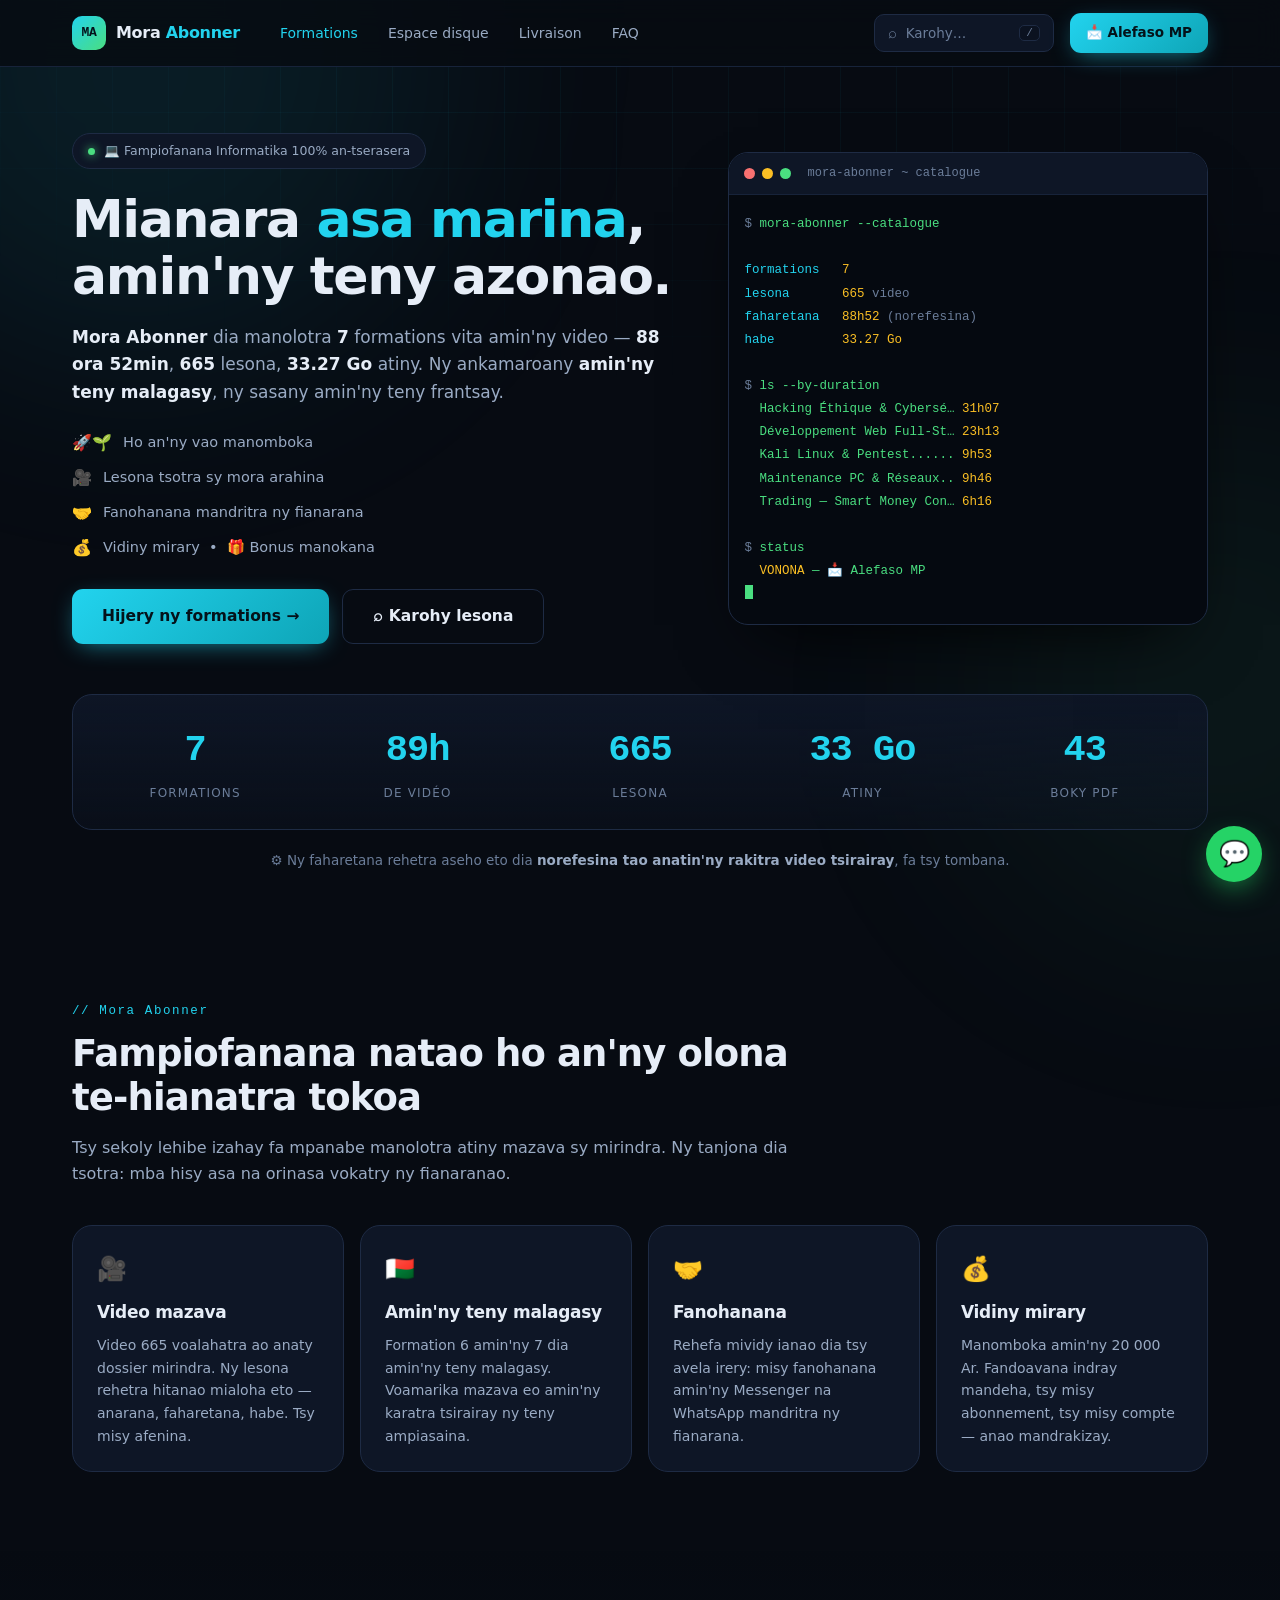
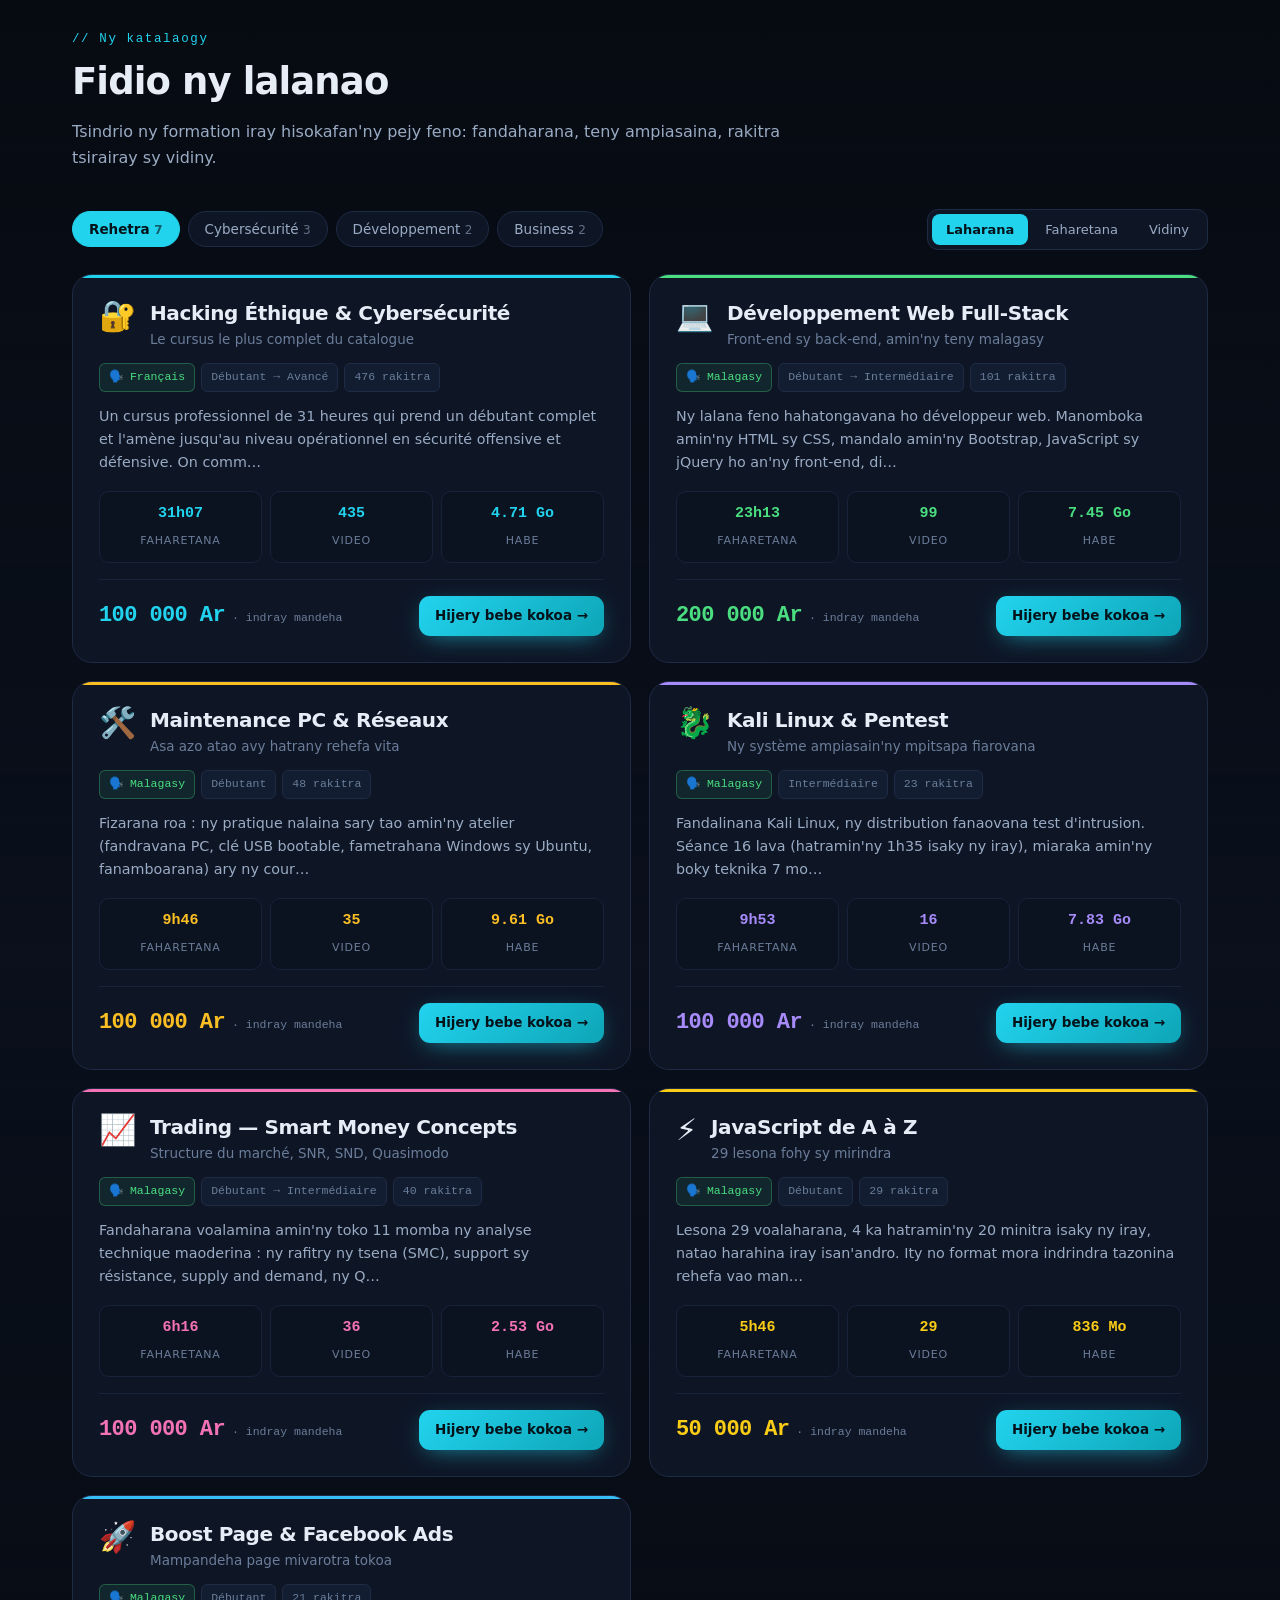
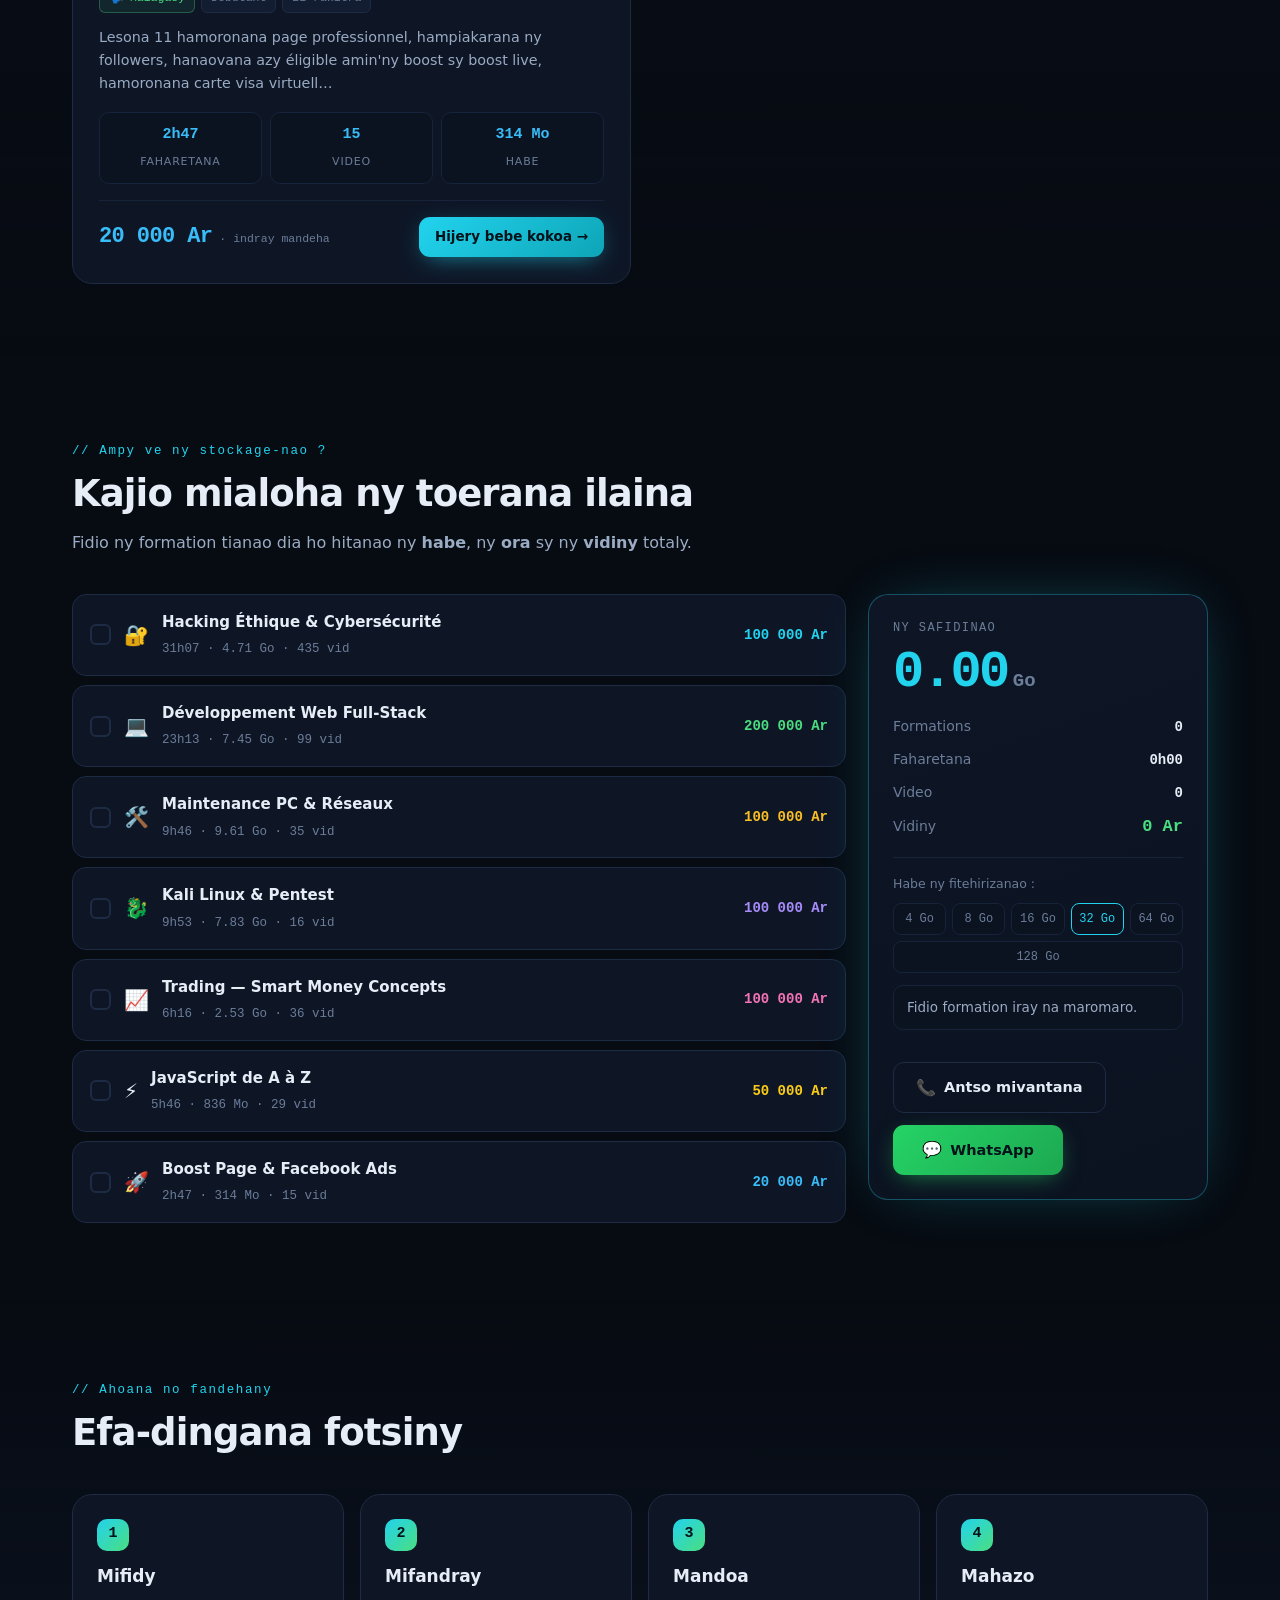
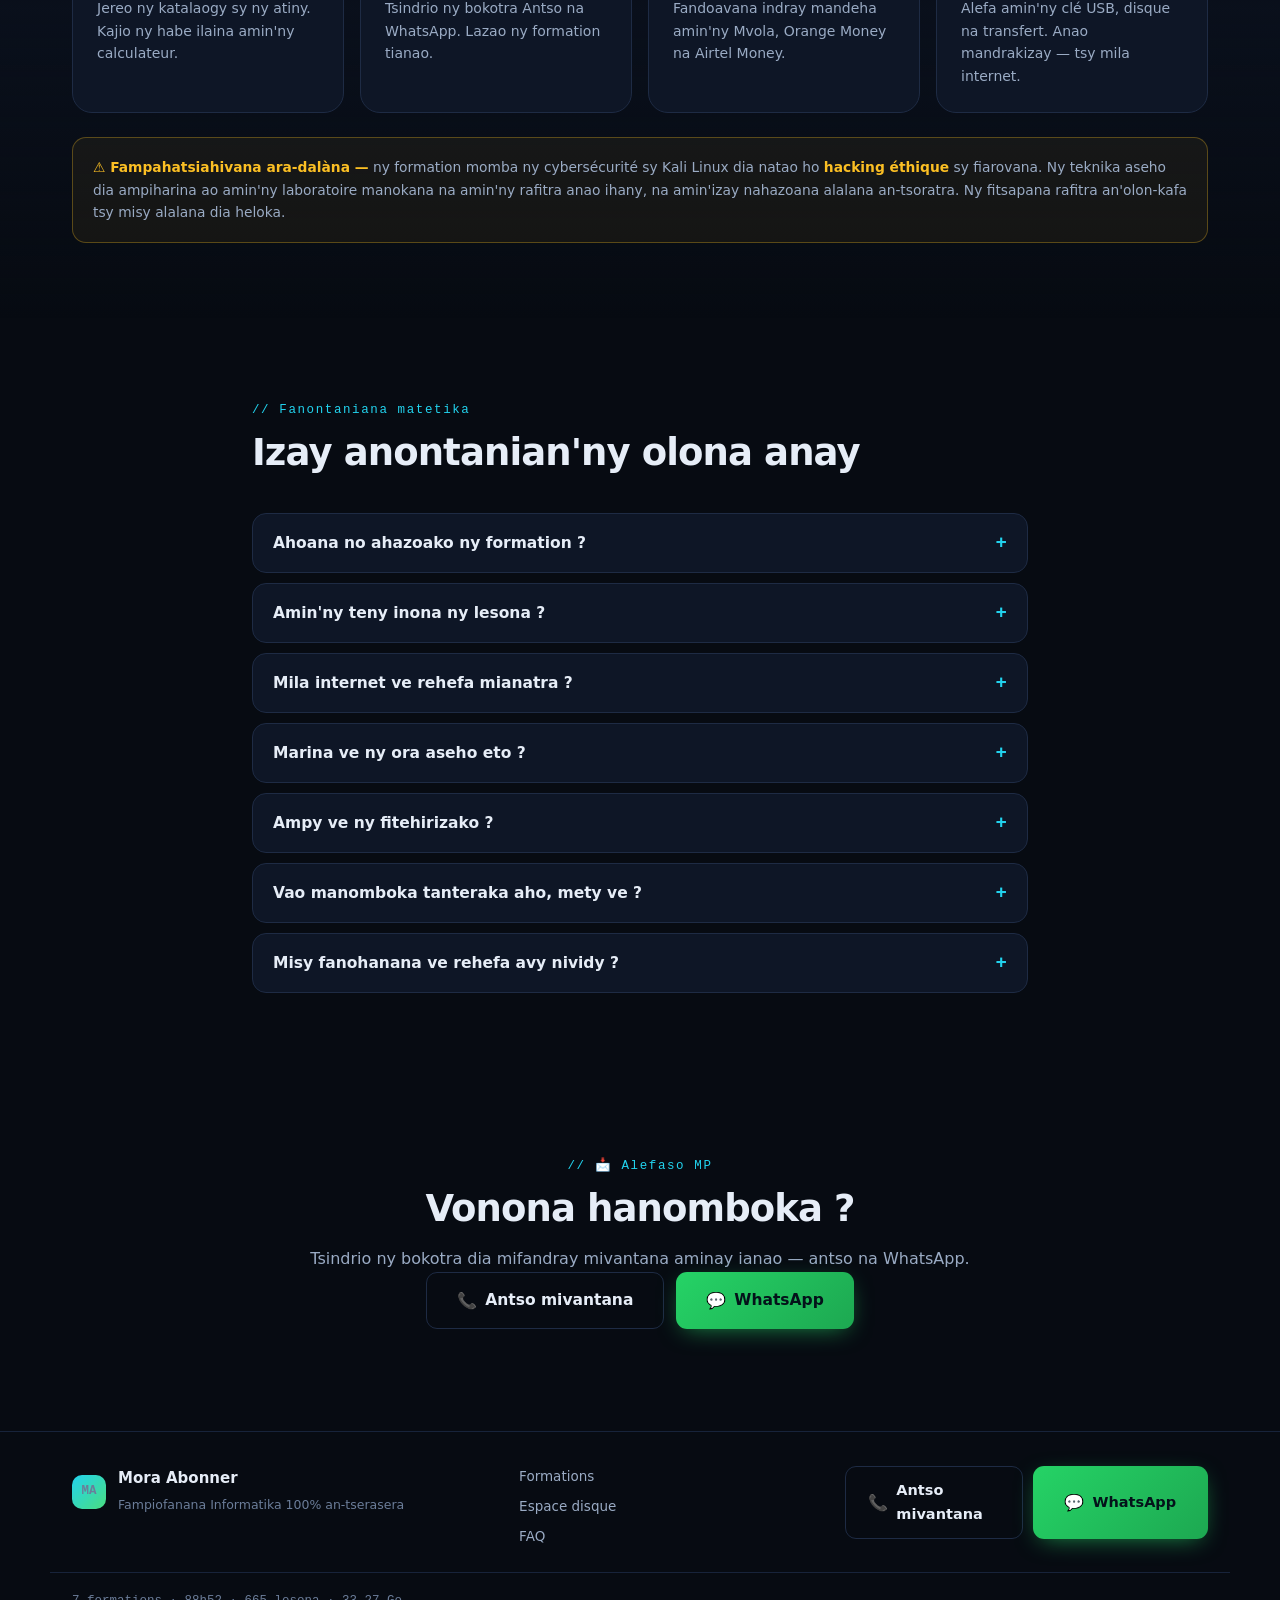
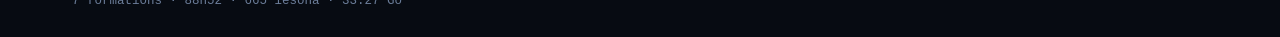
==== commit 89139952: "Retrait du Pack Bonus (dossier Autre) du site public Le dossier Autre n'est pas destine au public : " ====
--- a/index.html
+++ b/index.html
@@ -4,13 +4,13 @@
 <meta charset="UTF-8">
 <meta name="viewport" content="width=device-width, initial-scale=1">
 <title>Mora Abonner — Fampiofanana Informatika</title>
-<meta name="description" content="Mora Abonner : 8 formations informatika, 105h de video, 40 Go. Cybersécurité, développement web, Kali Linux, maintenance, trading, JavaScript, Facebook Ads.">
+<meta name="description" content="Mora Abonner : 7 formations informatika, 89h de video, 33 Go. Cybersécurité, développement web, Kali Linux, maintenance, trading, JavaScript, Facebook Ads.">
 <meta name="theme-color" content="#070b12">
 <meta name="color-scheme" content="dark">
 <link rel="icon" href="data:image/svg+xml,<svg xmlns='http://www.w3.org/2000/svg' viewBox='0 0 100 100'><text y='.9em' font-size='90'>&#128187;</text></svg>">
 <meta property="og:type" content="website">
 <meta property="og:title" content="Mora Abonner — Fampiofanana Informatika 100% an-tserasera">
-<meta property="og:description" content="8 formations · 105h de video · 732 lesona. Lesona tsotra sy mora arahina, fanohanana mandritra ny fianarana, vidiny mirary.">
+<meta property="og:description" content="7 formations · 89h de video · 665 lesona. Lesona tsotra sy mora arahina, fanohanana mandritra ny fianarana, vidiny mirary.">
 <link rel="stylesheet" href="style.css">
 </head>
 <body>
@@ -31,8 +31,8 @@
         <h1>Mianara <span class="accent">asa marina</span>,<br>amin'ny teny azonao.</h1>
 
         <p class="lede">
-          <strong>Mora Abonner</strong> dia manolotra <strong id="hN">8</strong> formations vita amin'ny video —
-          <strong id="hD">105 ora</strong>, <strong id="hV">732</strong> lesona, <strong id="hS">40 Go</strong> atiny.
+          <strong>Mora Abonner</strong> dia manolotra <strong id="hN">7</strong> formations vita amin'ny video —
+          <strong id="hD">89 ora</strong>, <strong id="hV">665</strong> lesona, <strong id="hS">33 Go</strong> atiny.
           Ny ankamaroany <strong>amin'ny teny malagasy</strong>, ny sasany amin'ny teny frantsay.
         </p>
 
@@ -59,11 +59,11 @@
     </div>
 
     <div class="stats rv">
-      <div class="stat"><div class="stat-n" data-count="8">0</div><div class="stat-l">Formations</div></div>
-      <div class="stat"><div class="stat-n" data-count="105" data-suffix="h">0</div><div class="stat-l">De vidéo</div></div>
-      <div class="stat"><div class="stat-n" data-count="732">0</div><div class="stat-l">Lesona</div></div>
-      <div class="stat"><div class="stat-n" data-count="40" data-suffix=" Go">0</div><div class="stat-l">Atiny</div></div>
-      <div class="stat"><div class="stat-n" data-count="39">0</div><div class="stat-l">Boky PDF</div></div>
+      <div class="stat"><div class="stat-n" data-count="7">0</div><div class="stat-l">Formations</div></div>
+      <div class="stat"><div class="stat-n" data-count="89" data-suffix="h">0</div><div class="stat-l">De vidéo</div></div>
+      <div class="stat"><div class="stat-n" data-count="665">0</div><div class="stat-l">Lesona</div></div>
+      <div class="stat"><div class="stat-n" data-count="33" data-suffix=" Go">0</div><div class="stat-l">Atiny</div></div>
+      <div class="stat"><div class="stat-n" data-count="43">0</div><div class="stat-l">Boky PDF</div></div>
     </div>
 
     <p class="mesure">
@@ -85,9 +85,9 @@
     </div>
     <div class="cards-4">
       <article class="card rv"><div class="card-ico">🎥</div><h3>Video mazava</h3>
-        <p>Video 732 voalahatra ao anaty dossier mirindra. Ny lesona rehetra hitanao mialoha eto — anarana, faharetana, habe. Tsy misy afenina.</p></article>
+        <p>Video 665 voalahatra ao anaty dossier mirindra. Ny lesona rehetra hitanao mialoha eto — anarana, faharetana, habe. Tsy misy afenina.</p></article>
       <article class="card rv"><div class="card-ico">🇲🇬</div><h3>Amin'ny teny malagasy</h3>
-        <p>Formation 6 amin'ny 8 dia amin'ny teny malagasy. Voamarika mazava eo amin'ny karatra tsirairay ny teny ampiasaina.</p></article>
+        <p>Formation 6 amin'ny 7 dia amin'ny teny malagasy. Voamarika mazava eo amin'ny karatra tsirairay ny teny ampiasaina.</p></article>
       <article class="card rv"><div class="card-ico">🤝</div><h3>Fanohanana</h3>
         <p>Rehefa mividy ianao dia tsy avela irery: misy fanohanana amin'ny Messenger na WhatsApp mandritra ny fianarana.</p></article>
       <article class="card rv"><div class="card-ico">💰</div><h3>Vidiny mirary</h3>
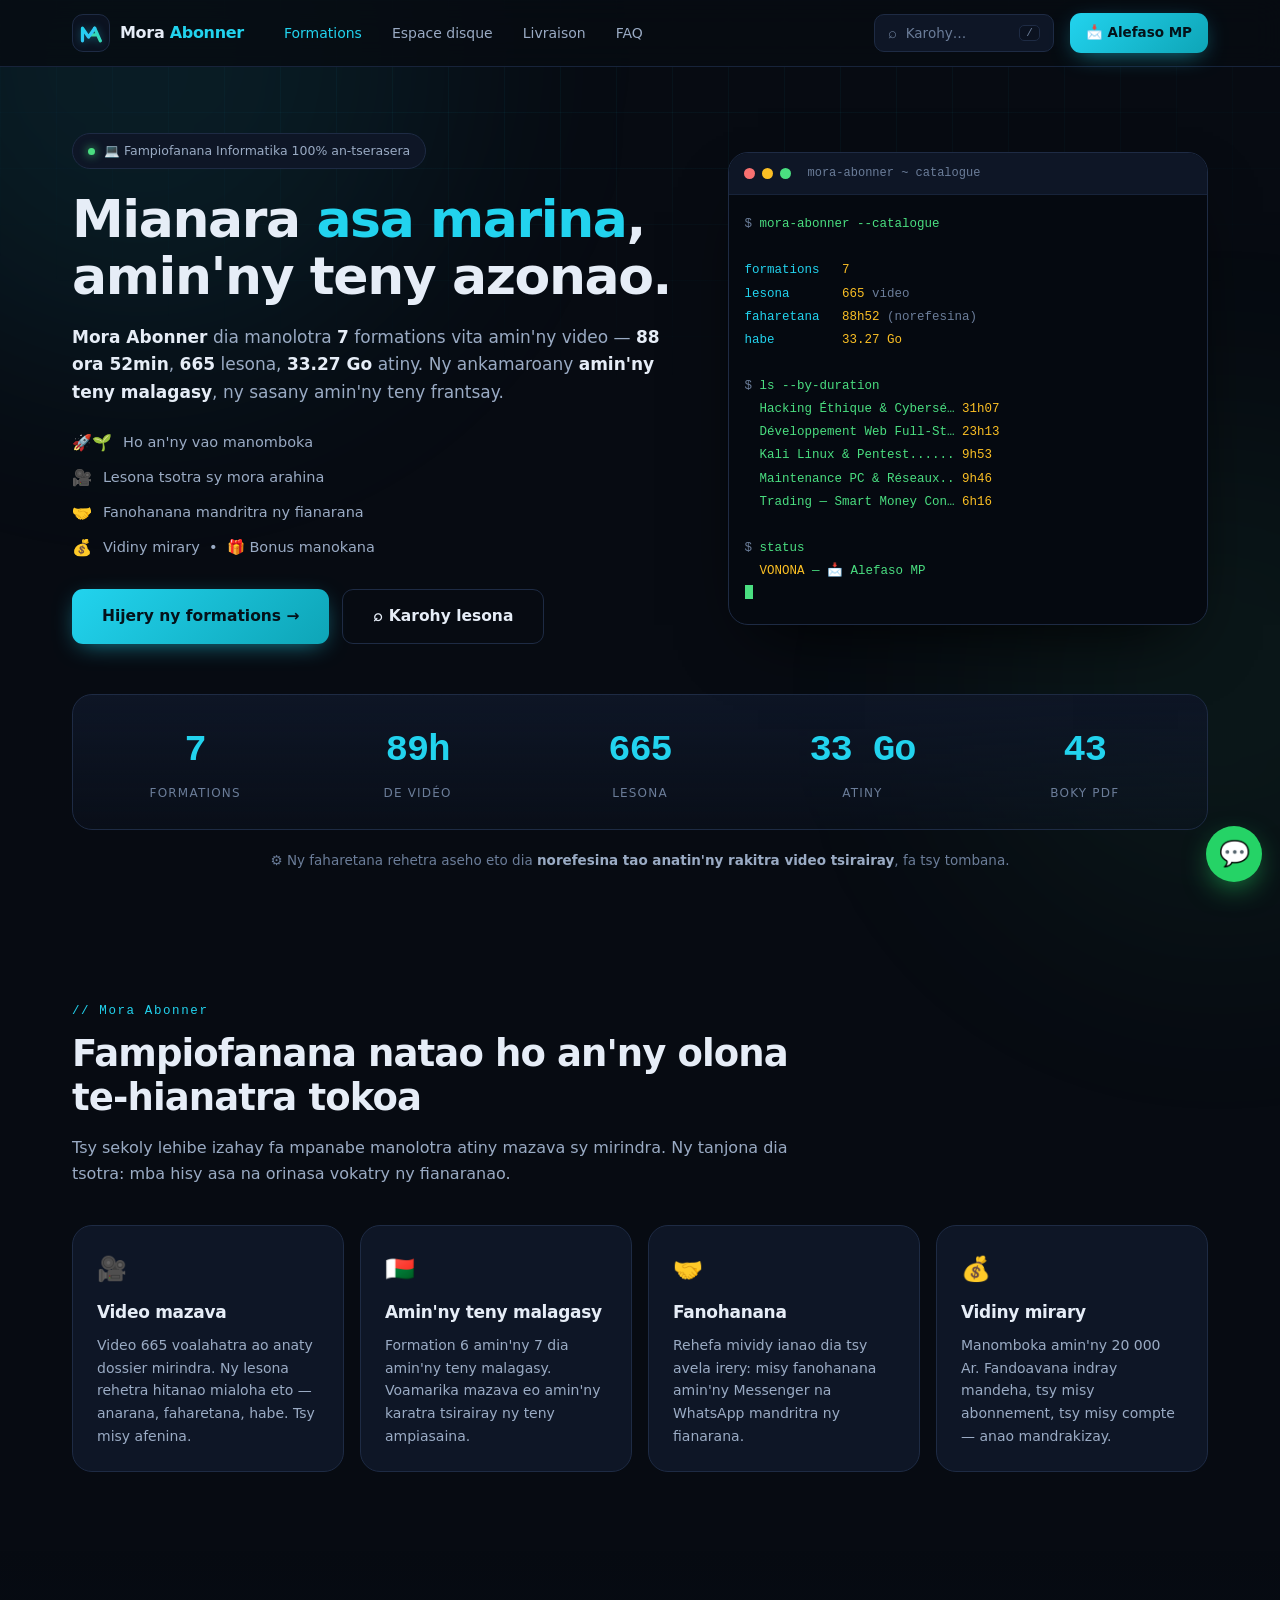
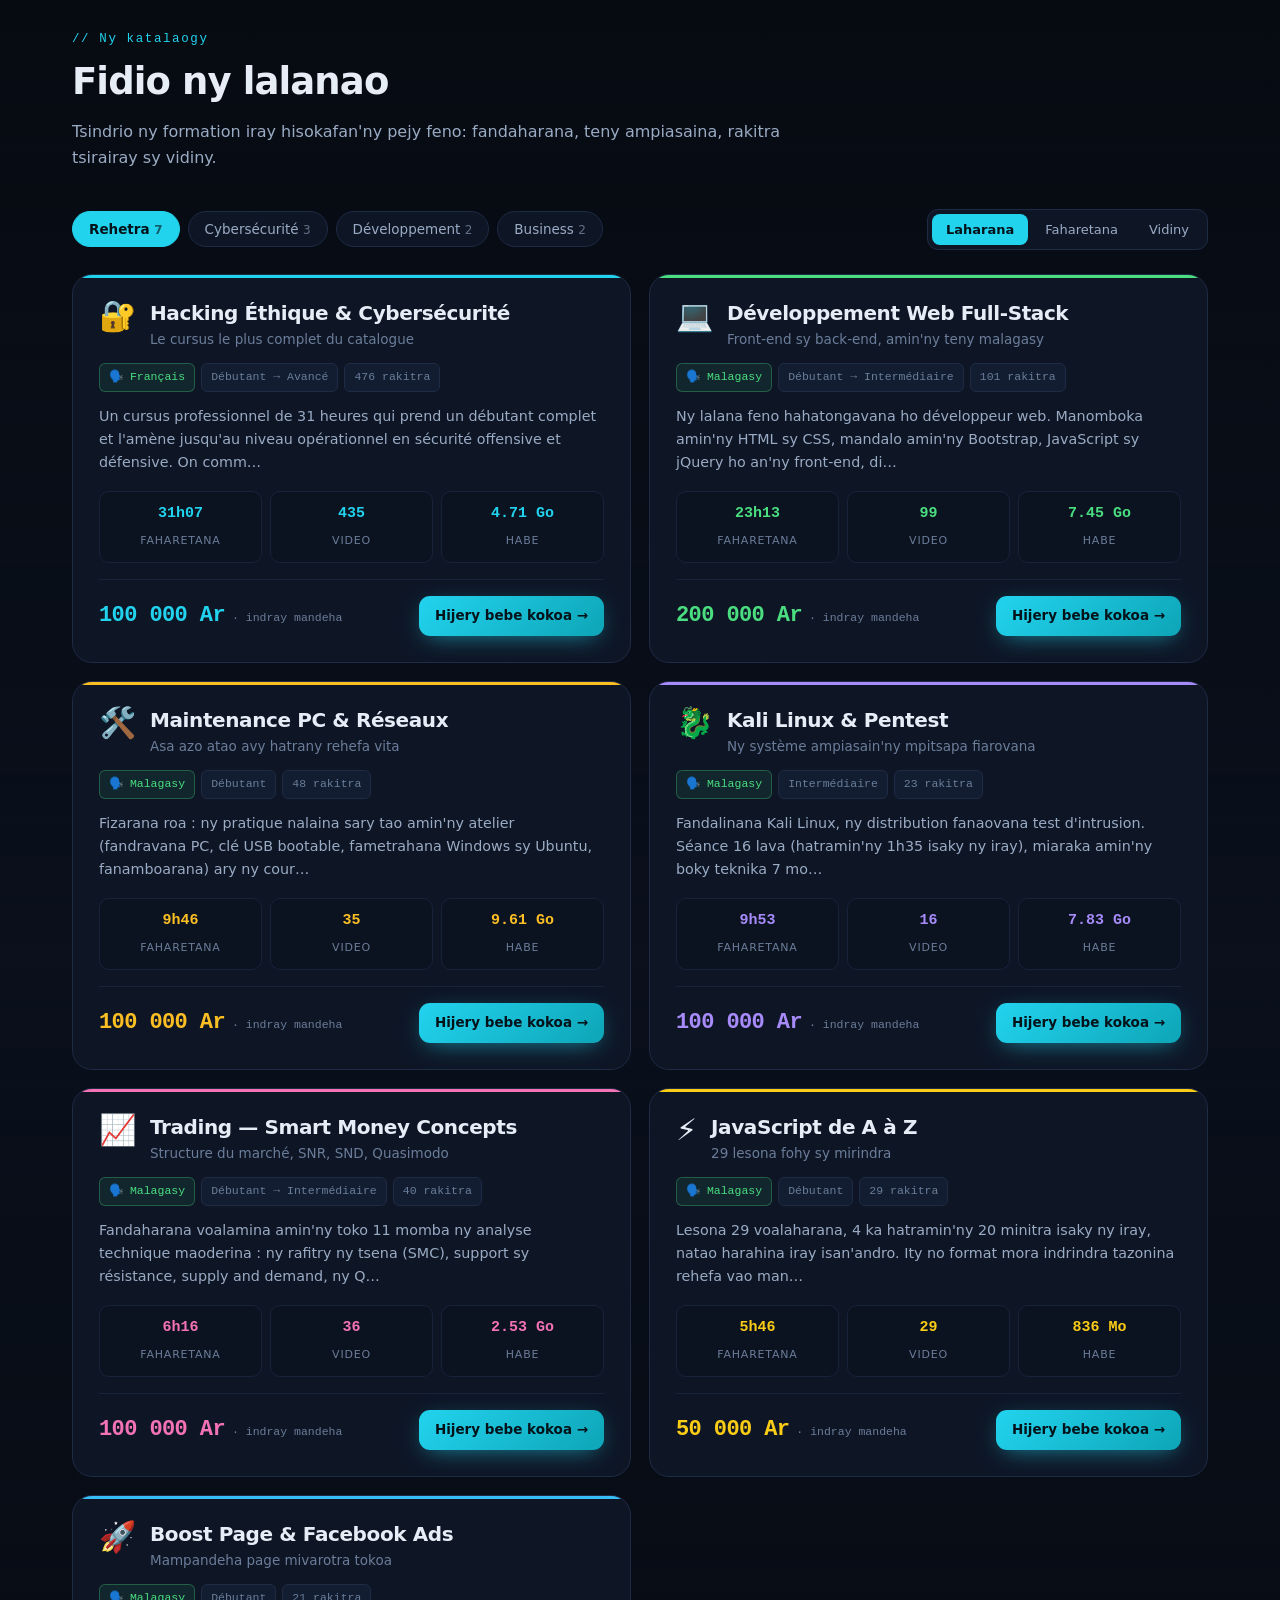
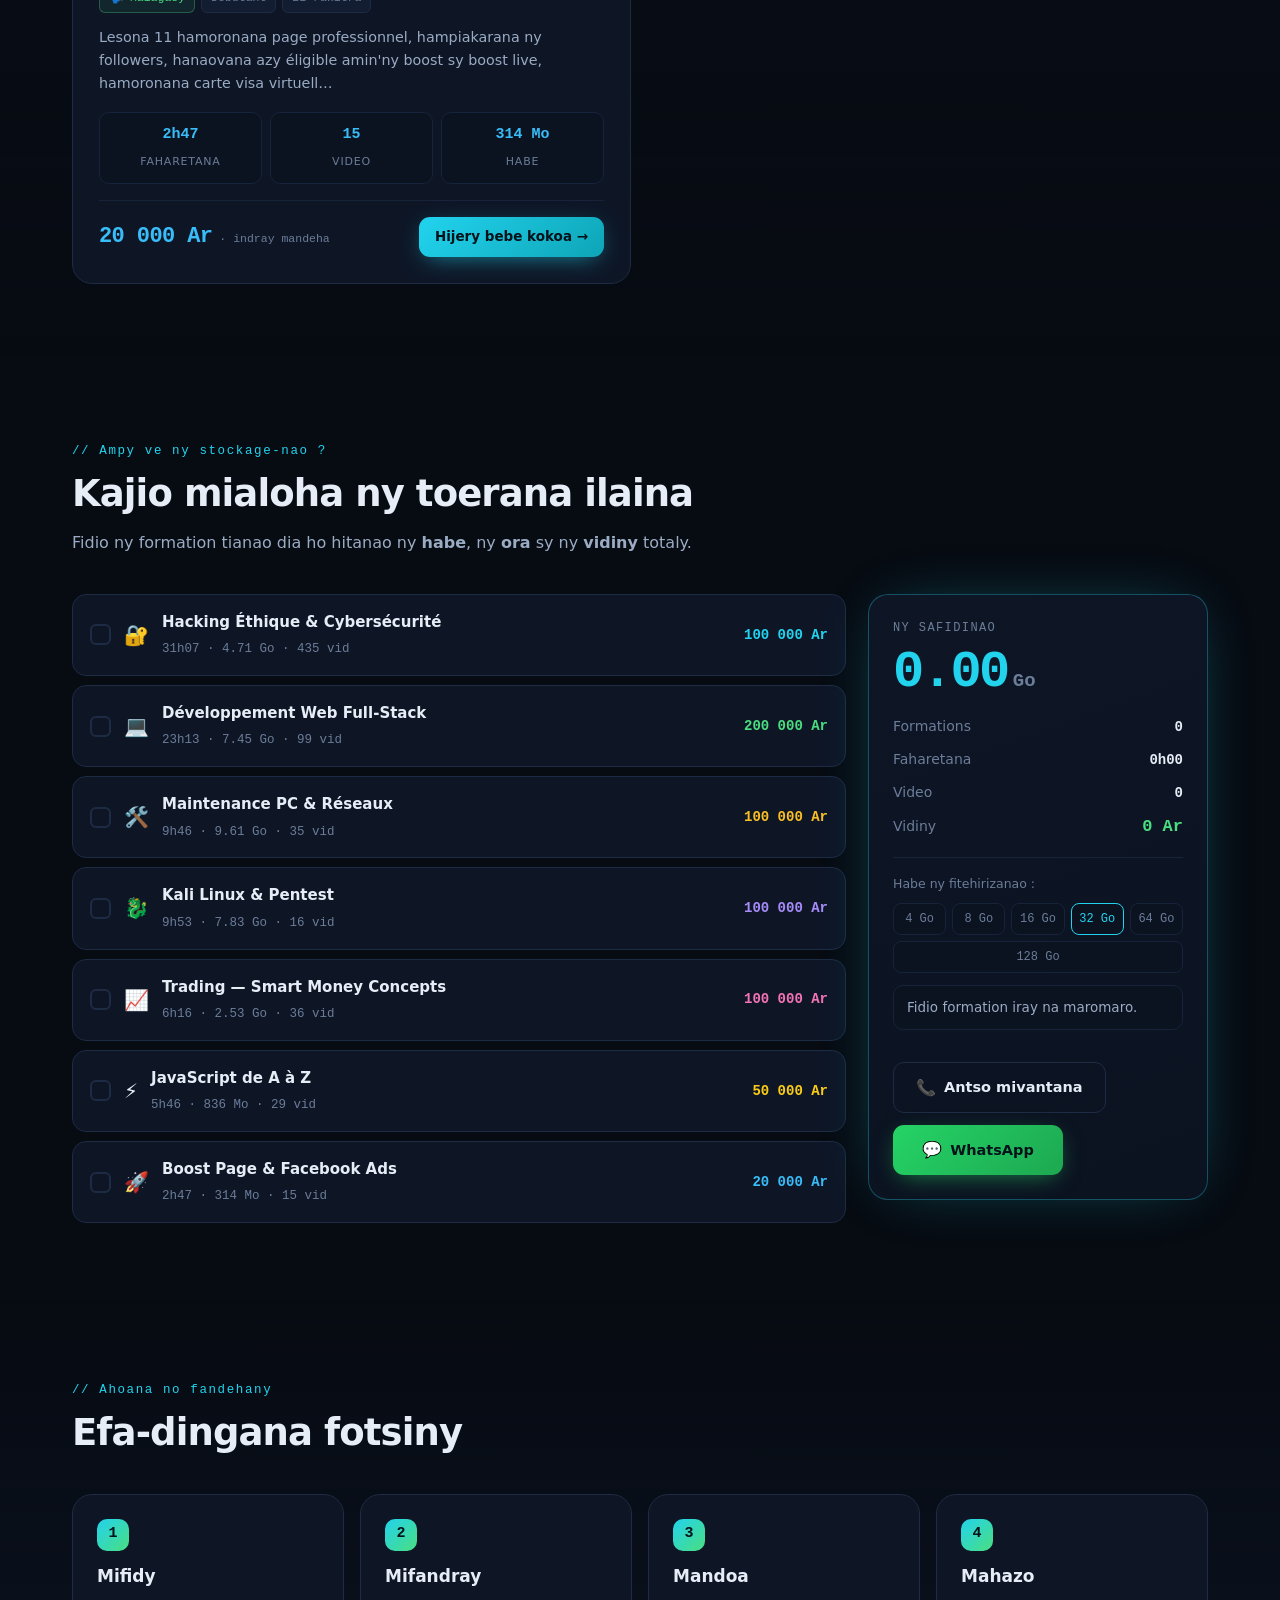
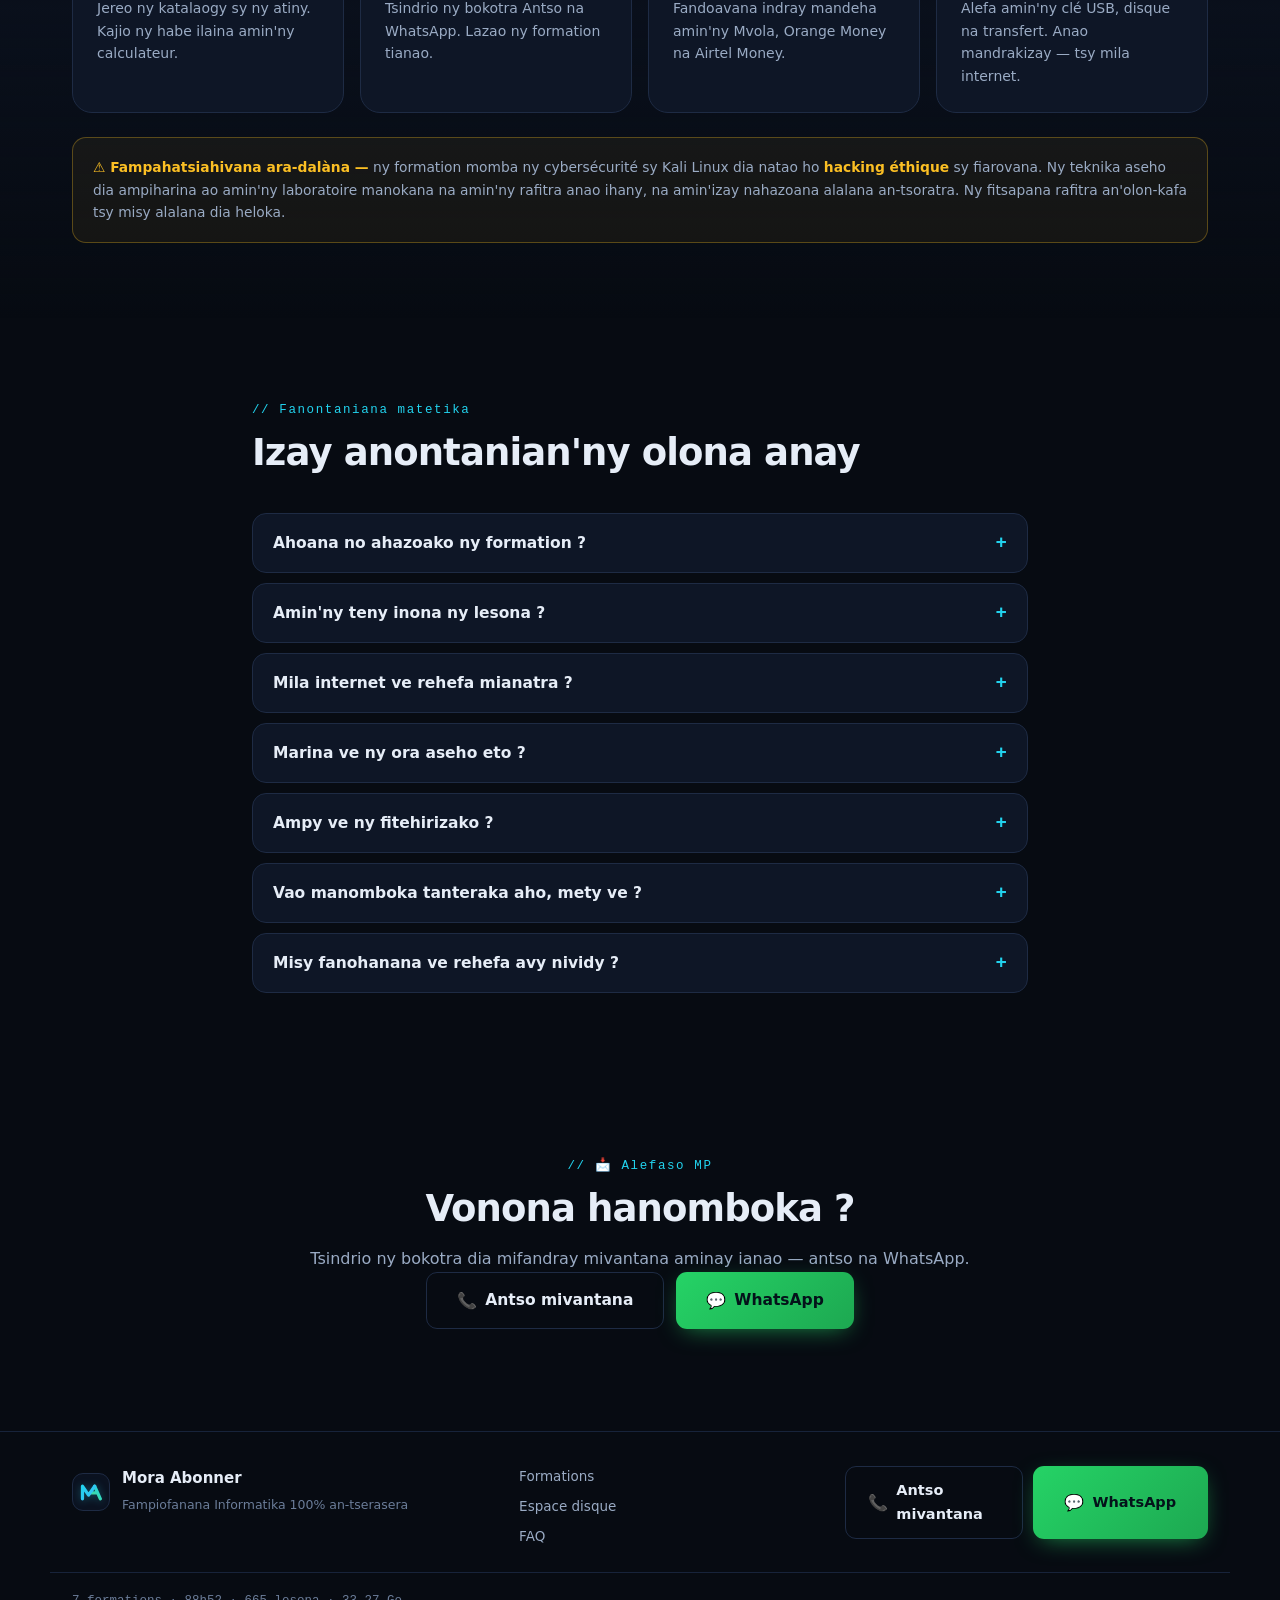
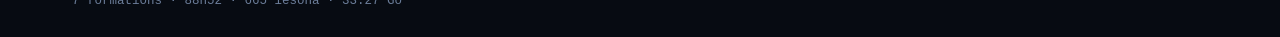
==== commit be1ad4fc: "Logo monogramme MA (cyan+lime) dans navbar, footer et favicon Reprend le logo de l'entreprise (M+A e" ====
--- a/index.html
+++ b/index.html
@@ -7,7 +7,7 @@
 <meta name="description" content="Mora Abonner : 7 formations informatika, 89h de video, 33 Go. Cybersécurité, développement web, Kali Linux, maintenance, trading, JavaScript, Facebook Ads.">
 <meta name="theme-color" content="#070b12">
 <meta name="color-scheme" content="dark">
-<link rel="icon" href="data:image/svg+xml,<svg xmlns='http://www.w3.org/2000/svg' viewBox='0 0 100 100'><text y='.9em' font-size='90'>&#128187;</text></svg>">
+<link rel="icon" href="data:image/svg+xml,<svg xmlns='http://www.w3.org/2000/svg' viewBox='0 0 128 128'><rect width='128' height='128' rx='28' fill='%230b1220'/><g fill='none' stroke-width='15' stroke-linecap='round' stroke-linejoin='round' transform='translate(0 10)'><path stroke='%234ade80' d='M82 30 L110 92 M60 63 L97 63'/><path stroke='%2322d3ee' d='M22 92 L22 30 L52 74 L82 30'/></g></svg>">
 <meta property="og:type" content="website">
 <meta property="og:title" content="Mora Abonner — Fampiofanana Informatika 100% an-tserasera">
 <meta property="og:description" content="7 formations · 89h de video · 665 lesona. Lesona tsotra sy mora arahina, fanohanana mandritra ny fianarana, vidiny mirary.">
--- a/style.css
+++ b/style.css
@@ -38,7 +38,9 @@
 .nav{position:sticky;top:0;z-index:60;backdrop-filter:blur(14px);-webkit-backdrop-filter:blur(14px);background:rgba(7,11,18,.82);border-bottom:1px solid var(--line-soft)}
 .nav-in{display:flex;align-items:center;gap:16px;height:66px}
 .brand{display:flex;align-items:center;gap:10px;text-decoration:none;color:var(--txt);font-weight:800;font-size:16px;letter-spacing:-.3px;flex-shrink:0}
-.brand-logo{display:grid;place-items:center;width:34px;height:34px;border-radius:10px;background:linear-gradient(135deg,var(--acc),var(--acc-2));color:#04121a;font-family:var(--mono);font-size:13px;font-weight:800;flex-shrink:0}
+.brand-logo{display:grid;place-items:center;width:38px;height:38px;border-radius:11px;background:var(--bg-2);border:1px solid var(--line);flex-shrink:0;transition:border-color .2s,transform .2s}
+.brand:hover .brand-logo{border-color:var(--acc);transform:translateY(-1px)}
+.logo-svg{width:26px;height:23px;display:block;filter:drop-shadow(0 1px 4px rgba(34,211,238,.35))}
 .nav-links{display:flex;gap:6px;margin-left:12px}
 .nav-links a{color:var(--txt-dim);text-decoration:none;font-size:14px;padding:8px 12px;border-radius:9px;transition:.2s;white-space:nowrap}
 .nav-links a:hover{color:var(--txt);background:var(--panel-2)}
